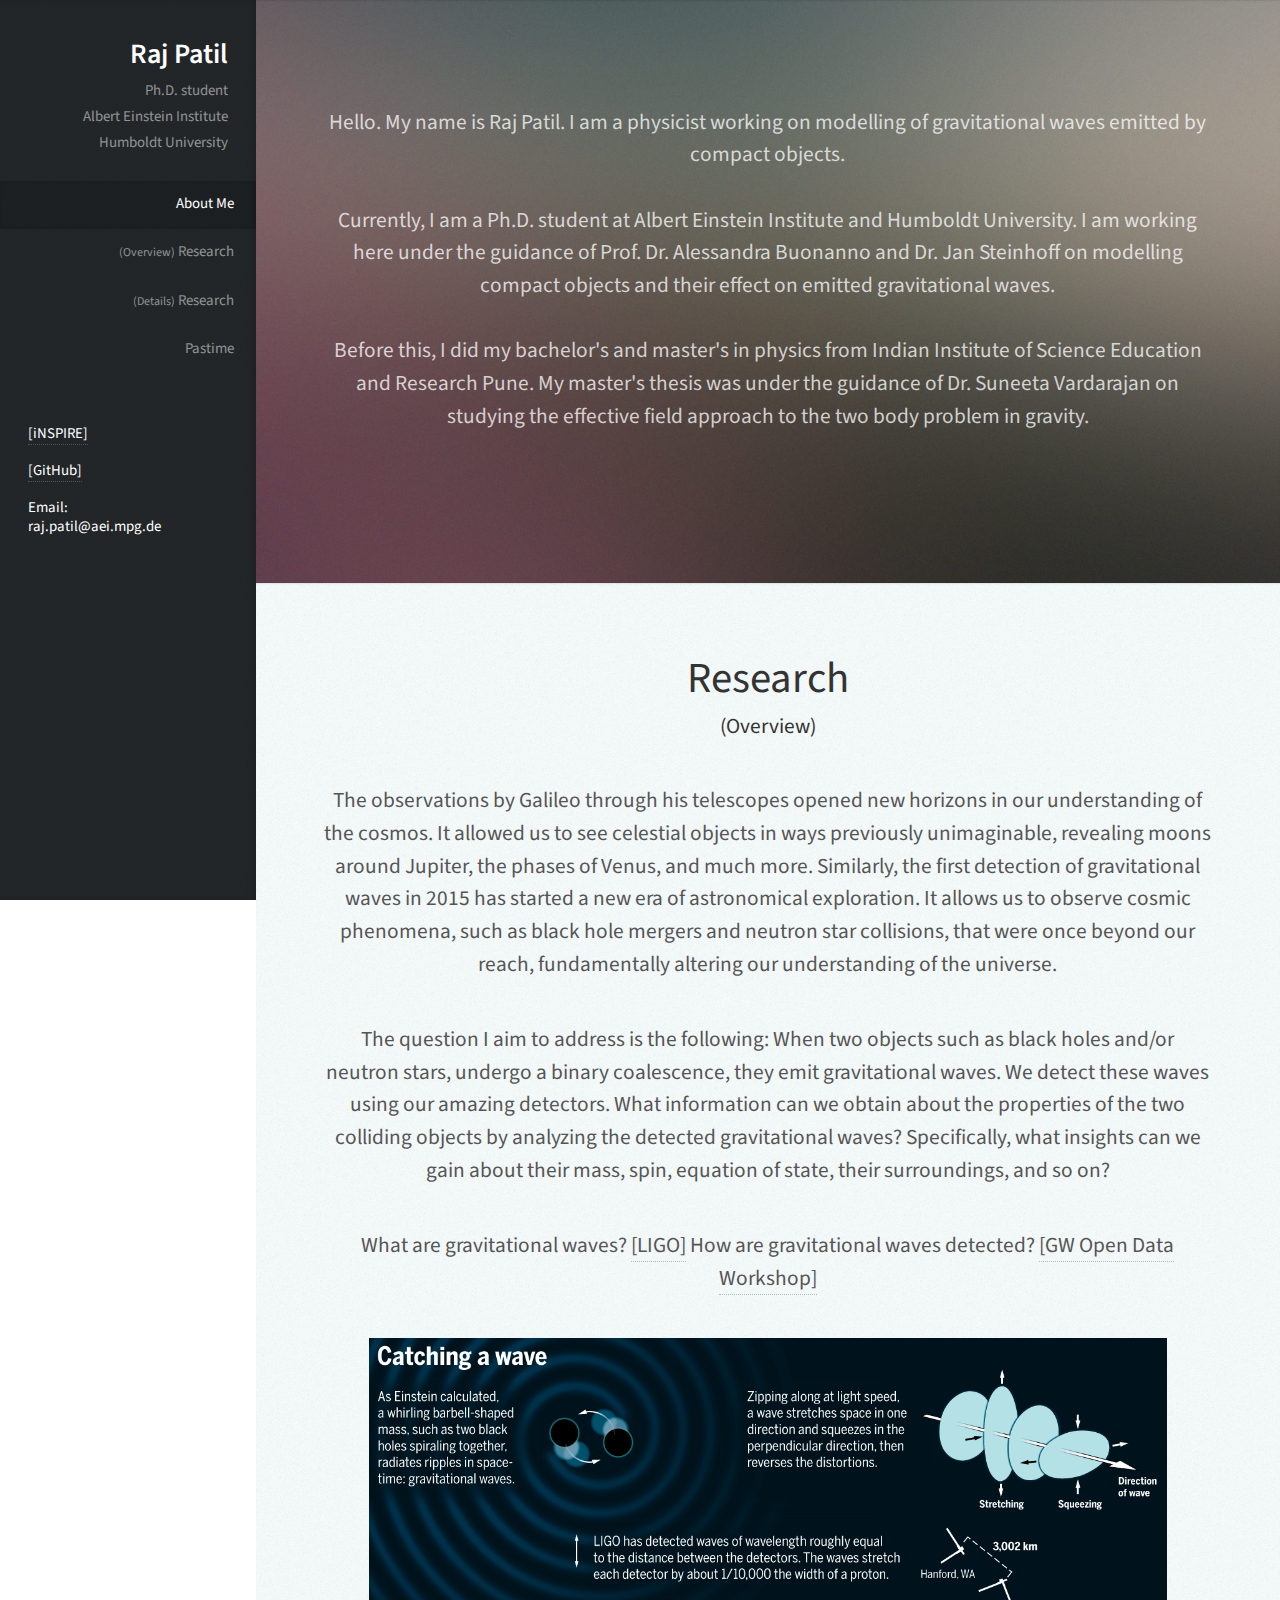
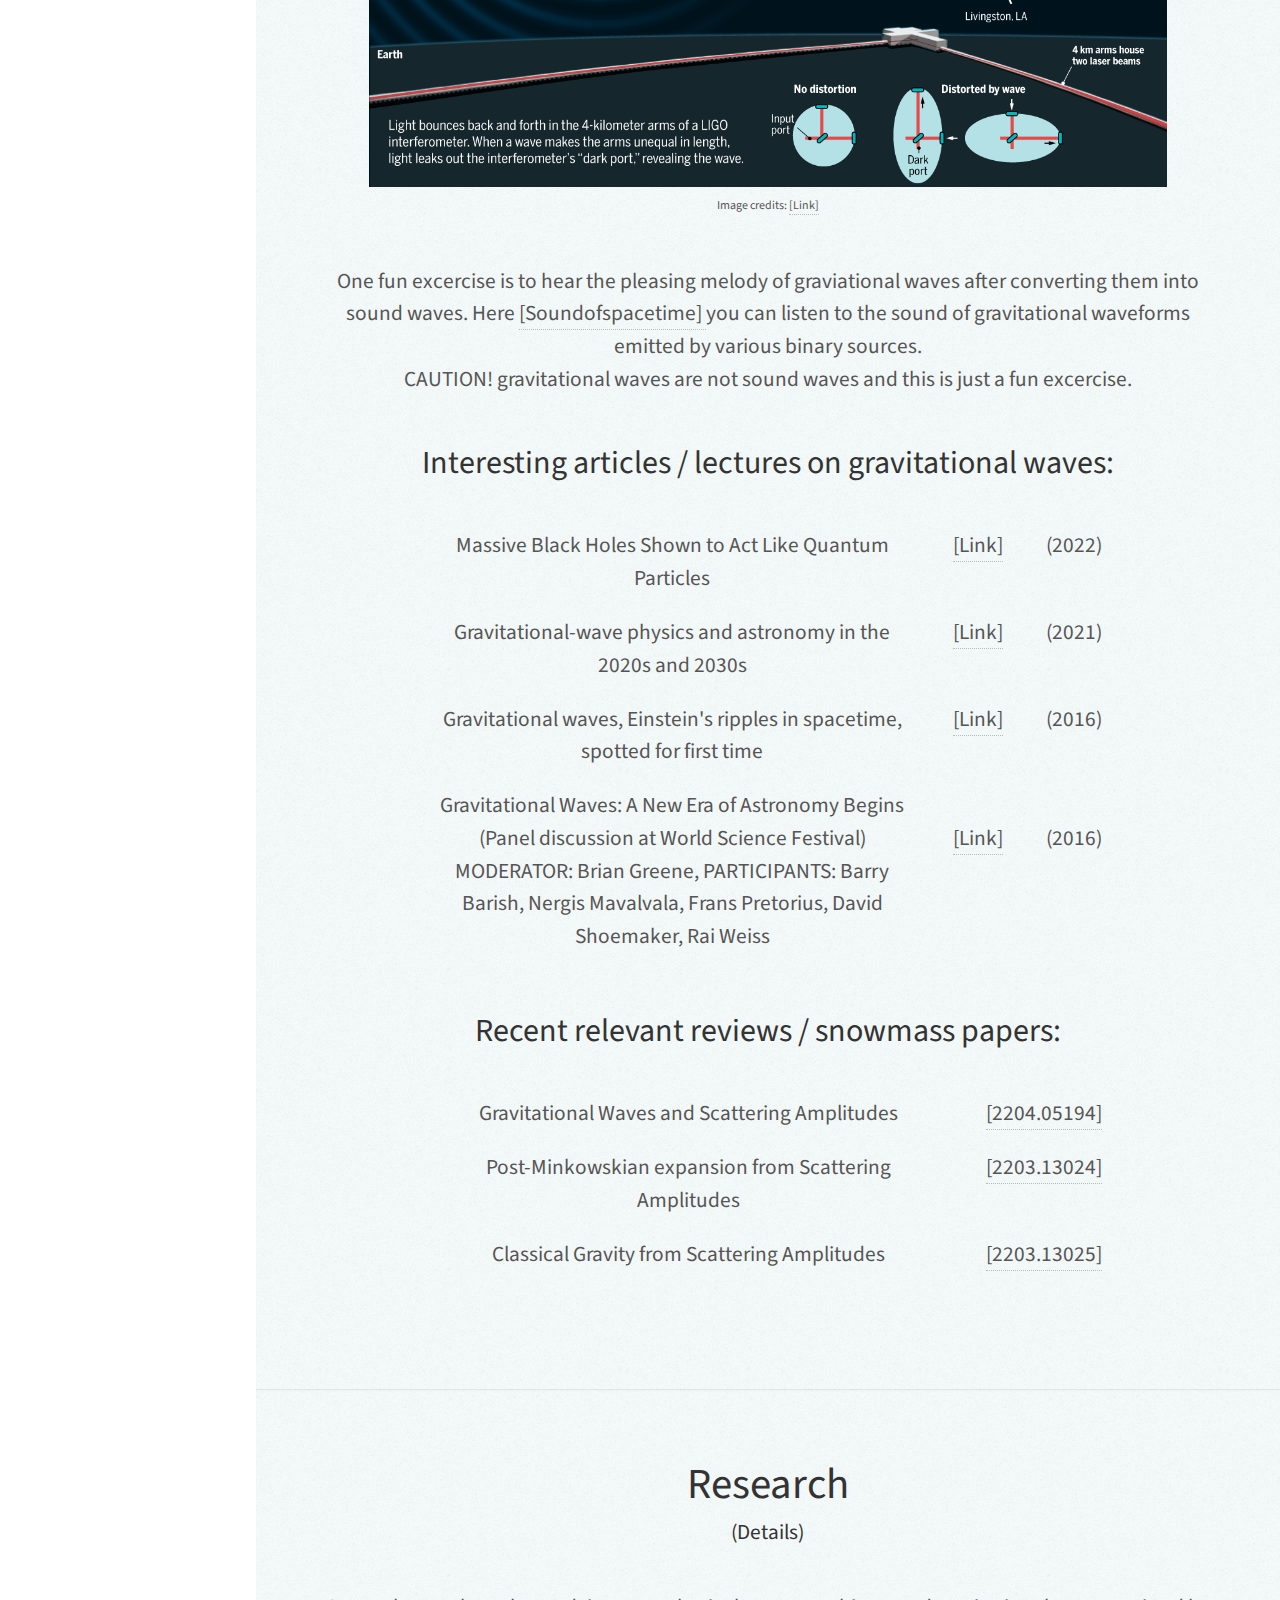
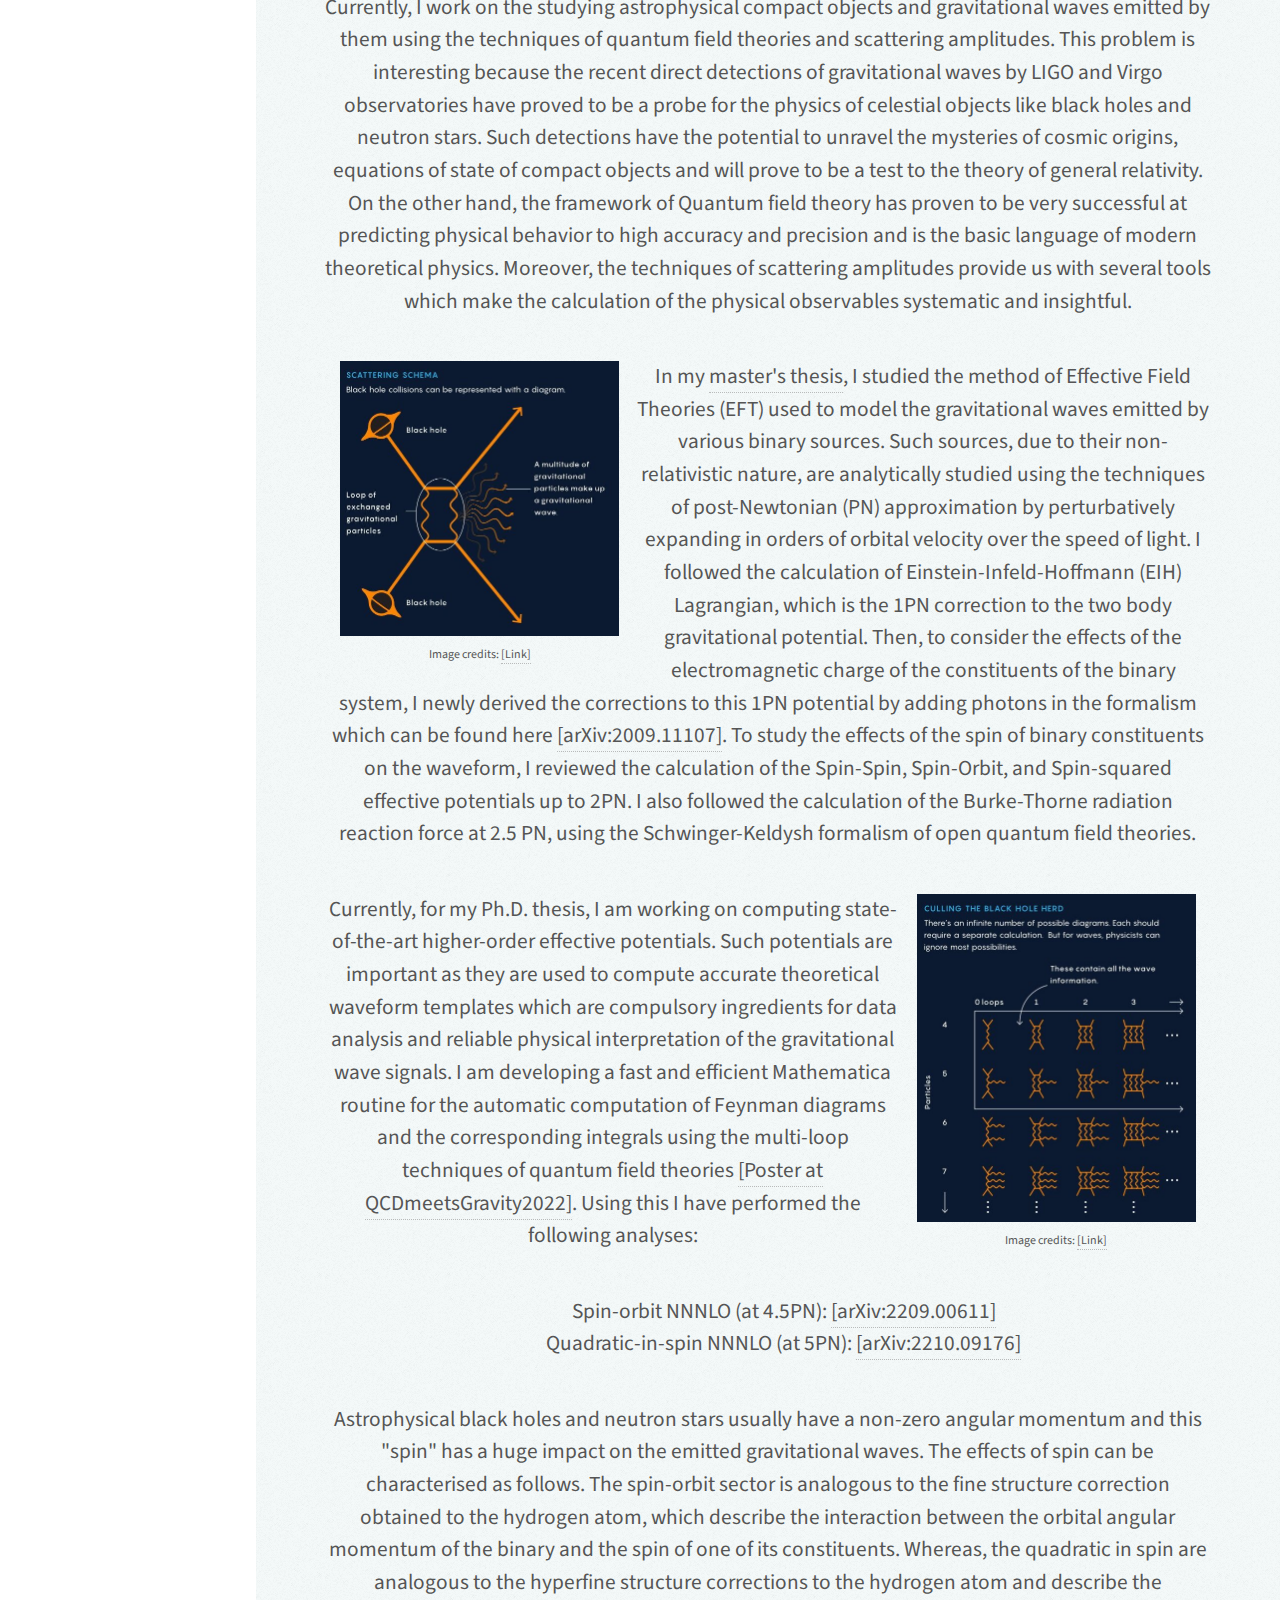
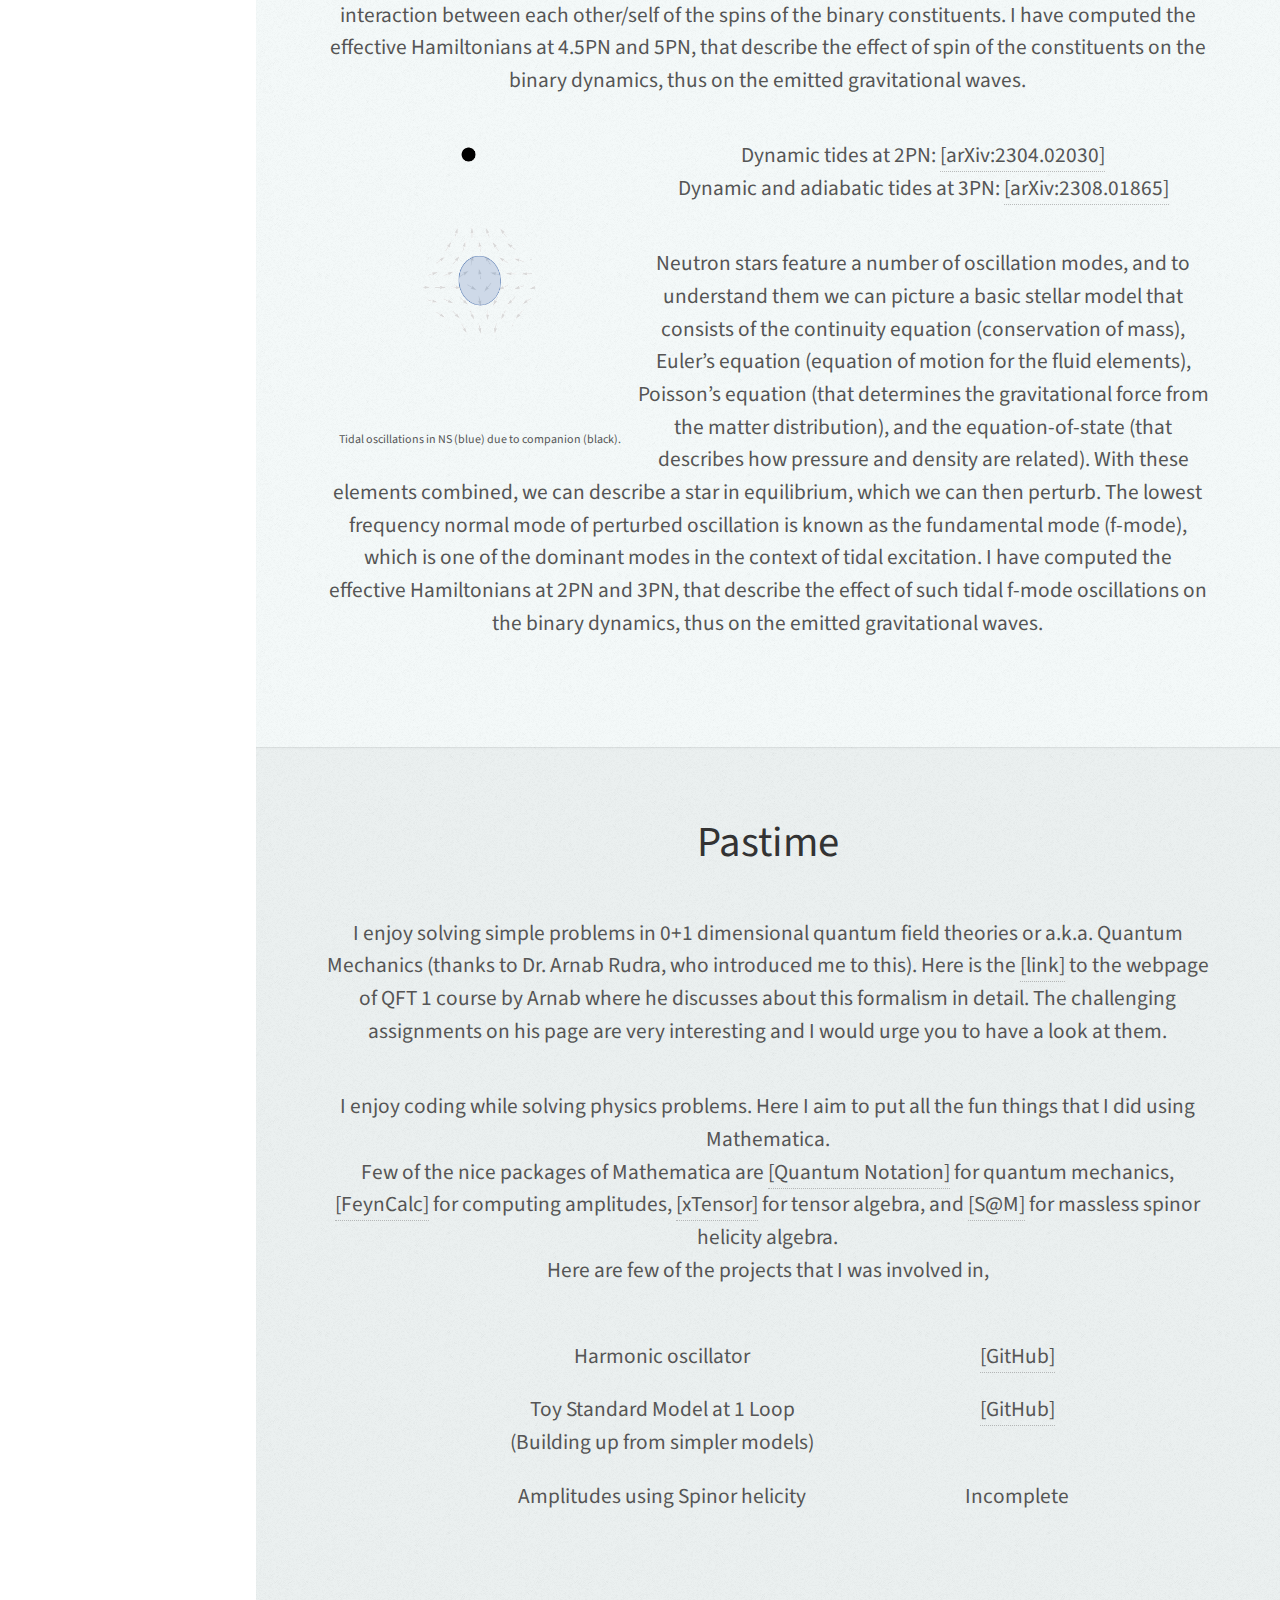
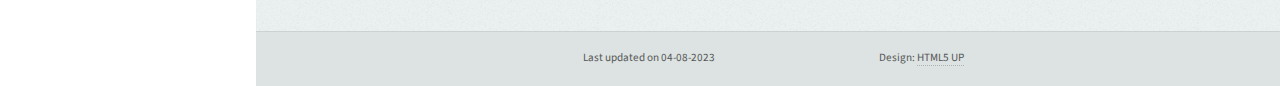
==== index.html @ e78a9709 "corrected typos" ====
<!DOCTYPE HTML>
<html>
  <head>
    <title>Raj Patil</title>
    <meta charset="utf-8" />
    <meta name="viewport" content="width=device-width, initial-scale=1, user-scalable=no" />
    <link rel="stylesheet" href="assets/css/main.css" />
  </head>
  <body class="is-preload">


    <!-- Header -->
    <div id="header">
      <div class="top">
	<!-- Logo -->
	<div id="logo">
	  <!-- <span class="image avatar48"><img src="images/avatar.jpg" alt="" /></span> -->
	  <h1 id="title">Raj Patil</h1>
	  <!-- <h1 id="title">(राज पाटिल)</h1> -->
	  <p>Ph.D. student</p>
	  <p>Albert Einstein Institute</p>
	  <p>Humboldt University</p>
	</div>
	<!-- Nav -->
	<nav id="nav">
	  <ul>
	    <li><a href="#top" id="top-link">About Me</a></li>
	    <li><a href="#researchgeneral" id="research-link"> <font style="font-size:12px;">(Overview)</font> Research </a></li>
	    <li><a href="#research" id="research-link"> <font style="font-size:12px;">(Details)</font> Research </a></li>
	    <li><a href="#pastime" id="resources-link"> Pastime </a></li>
	    <!-- <li><a href="#test" id="test-link">test</a></li>  -->
	  </ul>
	</nav>
	
	<div id="logo">
	  <!-- <h2><a href=''>Curriculum Vitae</a></h2> -->
	  <h2>&nbsp</h2>
	  <h2><a href="https://inspirehep.net/authors/1829940" target="_blank">[iNSPIRE]</a></h2>
	  <h2>&nbsp</h2>
	  <h2><a href="https://github.com/raj-physics" target="_blank">[GitHub]</a></h2>
	  <h2>&nbsp</h2>
	  <h2>Email:</h2>
	  <!-- <h2><a href="mailto:raj.patil@aei.mpg.de">raj.patil@aei.mpg.de</a></h2>  -->
	  <h2>raj.patil@aei.mpg.de</h2>
	</div>

      </div>
    </div>
    
    <!-- Main -->
    <div id="main">

     
      
      <!-- Intro -->
      <section id="top" class="one dark cover">
	<div class="container">
	  <header>
	    Hello. My name is Raj Patil. I am a physicist working on modelling of gravitational waves emitted by compact objects. <br> <br>

	    Currently, I am a Ph.D. student at Albert Einstein Institute and Humboldt University. I am working here under the guidance of Prof. Dr. Alessandra Buonanno and Dr. Jan Steinhoff on modelling compact objects and their effect on emitted gravitational waves. <br> <br> 
	    
	    Before this, I did my bachelor's and master's in physics from Indian Institute of Science Education and Research Pune. My master's thesis was under the guidance of Dr. Suneeta Vardarajan on studying the effective field approach to the two body problem in gravity. 
	  </header>
	</div>
      </section>

      <!-- Research for non-physicists -->
      <section id="researchgeneral" class="two">
	<div class="container">
	  
	  <header>
	    <h2>Research</h2>  <h4>(Overview)</h4>
	  </header>

	  <!--	  <p> For a general reader, what we do is best explained by the following analogy by Prof. Richard Feynman:
	    <h5>“…a fun analogy in trying to get some idea of what we’re doing in trying to understand nature, is to imagine that the gods are playing some great game like chess… and you don’t know the rules of the game, but you’re allowed to look at the board, at least from time to time… and from these observations you try to figure out what the rules of the game are, what the rules of the pieces moving are. You might discover after a bit, for example, that when there’s only one bishop around on the board that the bishop maintains its color. Later on you might discover the law for the bishop as it moves on the diagonal, which would explain the law that you understood before – that it maintained its color – and that would be analogous to discovering one law and then later finding a deeper understanding of it. Then things can happen, everything’s going good, and then all of a sudden some strange phenomenon occurs in some corner, so you begin to investigate that – it’s castling, something you didn’t expect. We’re always, by the way, in fundamental physics, always trying to investigate those things in which we don’t understand the conclusions. After we’ve checked them enough, we’re okay.
	      
	      The thing that doesn’t fit is the thing that’s most interesting, the part that doesn’t go according to what you expected. Also, we could have revolutions in physics: after you’ve noticed that the bishops maintain their color and they go along the diagonal and so on for such a long time and then everybody knows that that’s true, then you suddenly discover one day in some chess game that the bishop doesn’t maintain its color, it changes its color. Only later do you discover a new possibility, that a bishop is captured and that a pawn went all the way down to the queen’s end to produce a new bishop – that can happen but you didn’t know it, and so it’s very analogous to the way our laws are: They sometimes look positive, they keep on working and all of a sudden some little gimmick shows that they’re wrong and then we have to investigate the conditions under which this bishop change of color happened and so forth, and gradually learn the new rule that explains it more deeply.
	      
	      Unlike the chess game, though, in which the rules become more complicated as you go along, in physics, when you discover new things, it looks more simple. It appears on the whole to be more complicated because we learn about a greater experience – that is, we learn about more particles and new things – and so the laws look complicated again. But if you realize all the time what’s kind of wonderful – that is, if we expand our experience into wilder and wilder regions of experience – every once in a while we have these integrations when everything’s pulled together into a unification, in which it turns out to be simpler than it looked before."
	      </h5>
	  </p>
	  -->
	  <p>
	    The observations by Galileo through his telescopes opened new horizons in our understanding of the cosmos. It allowed us to see celestial objects in ways previously unimaginable, revealing moons around Jupiter, the phases of Venus, and much more. Similarly, the first detection of gravitational waves in 2015 has started a new era of astronomical exploration. It allows us to observe cosmic phenomena, such as black hole mergers and neutron star collisions, that were once beyond our reach, fundamentally altering our understanding of the universe.
	  </p>
	  <p>
	    The question I aim to address is the following: When two objects such as black holes and/or neutron stars, undergo a binary coalescence, they emit gravitational waves. We detect these waves using our amazing detectors. What information can we obtain about the properties of the two colliding objects by analyzing the detected gravitational waves? Specifically, what insights can we gain about their mass, spin, equation of state, their surroundings, and so on? 
	  </p>

	  
	  
	  <p>
	    What are gravitational waves? <a href="https://www.ligo.caltech.edu/page/what-are-gw" target="_blank">[LIGO]</a>
	    How are gravitational waves detected? <a href="https://www.gw-openscience.org/s/workshop4/" target="_blank">[GW Open Data Workshop]</a>
	  </p>

	  <p>
            <img class="image fit" src="./images/60212ligoweb.png" />
	     <font style="font-size:12px;" >Image credits:  <a href="https://www.science.org/content/article/gravitational-waves-einstein-s-ripples-spacetime-spotted-first-time" target="_blank"> [Link] </a> </font>
	  </p>

          
	  <p> One fun excercise is to hear the pleasing melody of graviational waves after converting them into sound waves. Here  <a href="https://www.soundsofspacetime.org/sources--sounds-overview.html" target="_blank"> [Soundofspacetime] </a> you can listen to the sound of gravitational waveforms emitted by various binary sources. <br> CAUTION! gravitational waves are not sound waves and this is just a fun excercise.
	  </p>
          
	  <h3>Interesting articles / lectures on gravitational waves:</h4> <br>


	  <table class="center">  
	    <tr>  
	      <th>Massive Black Holes Shown to Act Like Quantum Particles</th>  
	      <th> <a href="https://www.quantamagazine.org/massive-black-holes-shown-to-act-like-quantum-particles-20220329/" target="_blank"> [Link] </a> </th> 
	      <th> (2022) </th>
	    </tr>  
	    <tr>  
	      <th>Gravitational-wave physics and astronomy in the 2020s and 2030s</th>  
	      <th> <a href="https://www.nature.com/articles/s42254-021-00303-8" target="_blank"> [Link] </a> </th> 
	      <th> (2021) </th>  
	      </tr>  
	    <tr>  
	      <th>Gravitational waves, Einstein's ripples in spacetime, spotted for first time</th>  
	      <th> <a href="https://www.science.org/content/article/gravitational-waves-einstein-s-ripples-spacetime-spotted-first-time" target="_blank"> [Link] </a> </th> 
	      <th> (2016) </th>  
	    </tr>
	    <tr>  
	      <th>Gravitational Waves: A New Era of Astronomy Begins <br>
		(Panel discussion at World Science Festival) <br>
		MODERATOR: Brian Greene, PARTICIPANTS: Barry Barish, Nergis Mavalvala, Frans Pretorius, David Shoemaker, Rai Weiss</th>  
	      <th> <br> <a href="https://www.youtube.com/watch?v=xj6vV3T4ok8" target="_blank"> [Link] </a> </th> 
	      <th> <br> (2016) </th>  
	    </tr>
	  </table>

	  
	  <h3>Recent relevant reviews / snowmass papers:</h4> <br>


	  <table class="center">  
	    <tr>  
	      <th>Gravitational Waves and Scattering Amplitudes</th>  
	      <th> <a href="https://arxiv.org/abs/2204.05194" target="_blank"> [2204.05194] </a> </th> 
	    </tr>  
	    <tr>  
	      <th>Post-Minkowskian expansion from Scattering Amplitudes</th>  
	      <th> <a href="https://arxiv.org/abs/2203.13024" target="_blank"> [2203.13024] </a> </th> 
	      </tr>  
	    <tr>  
	      <th>Classical Gravity from Scattering Amplitudes</th>  
	      <th> <a href="https://arxiv.org/abs/2203.13025" target="_blank"> [2203.13025] </a> </th>   
	    </tr>  
	  </table>
	  
	  
	</div>
      </section>
      
      
      <!-- Research -->
      <section id="research" class="two">
	<div class="container">
	  
	  <header>
	    <h2>Research</h2> <h4>(Details)</h4>
	    <!-- <a href="https://inspirehep.net/authors/1829940" target="_blank">[iNSPIRE]</a> -->
	  </header>

	  <p> Currently, I work on the studying astrophysical compact objects and gravitational waves emitted by them using the techniques of quantum field theories and scattering amplitudes. This problem is interesting because the recent direct detections of gravitational waves by LIGO and Virgo observatories have proved to be a probe for the physics of celestial objects like black holes and neutron stars. Such detections have the potential to unravel the mysteries of cosmic origins, equations of state of compact objects and will prove to be a test to the theory of general relativity. On the other hand, the framework of Quantum field  theory has proven to be very successful at predicting physical behavior to high accuracy and precision and is the basic language of modern theoretical physics. Moreover, the techniques of scattering amplitudes provide us with several tools which make the calculation of the physical observables systematic and insightful.
	  </p>

	      
	  <div id="floatedL">
	    <figure>
	      <img class="image fit" src="./images/scatteringampinGW.jpg" />
	      <figcaption><font style="font-size:12px;" >Image credits:  <a href="https://www.quantamagazine.org/massive-black-holes-shown-to-act-like-quantum-particles-20220329/" target="_blank"> [Link] </a> </font></figcaption>
	    </figure> 
	  </div>
	  <p> In my <a href="http://dr.iiserpune.ac.in:8080/jspui/handle/123456789/4705?mode=simple" target="_blank">master's thesis</a>,
	    <!-- under the guidance of  Dr. Suneeta Vardarajan at IISER Pune, -->
	    I studied the method of Effective Field Theories (EFT) used to model the gravitational waves emitted by various binary sources. Such sources, due to their non-relativistic nature, are analytically studied using the techniques of post-Newtonian (PN) approximation by perturbatively expanding in orders of orbital velocity over the speed of light. I followed the calculation of Einstein-Infeld-Hoffmann (EIH) Lagrangian, which is the 1PN correction to the two body gravitational potential. Then, to consider the effects of the electromagnetic charge of the constituents of the binary system, I newly derived the corrections to this 1PN potential by adding photons in the formalism which can be found here <a href="https://arxiv.org/abs/2009.11107" target="_blank">[arXiv:2009.11107]</a>. To study the effects of the spin of binary constituents on the waveform, I reviewed the calculation of the Spin-Spin, Spin-Orbit, and Spin-squared effective potentials up to 2PN. I also followed the calculation of the Burke-Thorne radiation reaction force at 2.5 PN, using the Schwinger-Keldysh formalism of open quantum field theories.
	  </p>     
	    
	  
	  <div id="floatedR">
	    <figure>
	      <img class="image fit" src="./images/multiloopinGW.jpg" />
	      <!-- <img class="image fit" src="./images/spin.png" /> -->
	      <figcaption><font style="font-size:12px;" >Image credits:  <a href="https://www.quantamagazine.org/massive-black-holes-shown-to-act-like-quantum-particles-20220329/" target="_blank"> [Link] </a> </font></figcaption>
	    </figure>
	  </div>
	  <p>Currently, for my Ph.D. thesis, I am working
	    <!-- with Dr. Manoj Mandal, Prof. Dr. Pierpaolo Mastrolia, and Dr. Jan Steinhoff -->
	    on computing state-of-the-art higher-order effective potentials. Such potentials are important as they are used to compute accurate theoretical waveform templates which are compulsory ingredients for data analysis and reliable physical interpretation of the gravitational wave signals. I am developing a fast and efficient Mathematica routine for the automatic computation of Feynman diagrams and the corresponding integrals using the multi-loop techniques of quantum field theories <a href="https://indico.phys.ethz.ch/event/22/timetable/#60-spinning-compact-objects-us" target="_blank">[Poster at QCDmeetsGravity2022]</a>. Using this I have performed the following analyses: 
	  </p>

	  <!-- <div id="floatedL"> -->
	  <!--   <figure> -->
	  <!--     <img class="image fit" src="./images/spin.gif" /> -->
	  <!--     <figcaption><font style="font-size:12px;" >Tidal oscillations in the rest frame of NS</font></figcaption> -->
	  <!--   </figure> -->
	  <!-- </div> -->
	  <p>
	    <ul style="list-style: none;">
	      <li>Spin-orbit NNNLO (at 4.5PN): <a href="https://arxiv.org/abs/2209.00611" target="_blank"> [arXiv:2209.00611] </a> </li>
	      <li>Quadratic-in-spin NNNLO (at 5PN): <a href="https://arxiv.org/abs/2210.09176" target="_blank"> [arXiv:2210.09176] </a> </li>
	    </ul>
	    Astrophysical black holes and neutron stars usually have a non-zero angular momentum and this "spin" has a huge impact on the emitted gravitational waves. The effects of spin can be characterised as follows. The spin-orbit sector is analogous to the fine structure correction obtained to the hydrogen atom, which describe the interaction between the orbital angular momentum of the binary and the spin of one of its constituents. Whereas, the quadratic in spin are analogous to the hyperfine structure corrections to the hydrogen atom and describe the interaction between each other/self of the spins of the binary constituents. I have computed the effective Hamiltonians at 4.5PN and 5PN, that describe the effect of spin of the constituents on the binary dynamics, thus on the emitted gravitational waves.
	  </p>

	  <div id="floatedL">
	    <figure>
	      <img class="image fit" src="./images/NSCOMDy.gif" />
	      <figcaption><font style="font-size:12px;" >Tidal oscillations in NS (blue) due to companion (black). </font></figcaption>
	    </figure>
	  </div>
	  <p>
	    <ul style="list-style: none;">
      	      <li>Dynamic tides at 2PN: <a href="https://arxiv.org/abs/2304.02030" target="_blank"> [arXiv:2304.02030] </a> </li>
	      <li>Dynamic and adiabatic tides at 3PN: <a href="https://arxiv.org/abs/2308.01865" target="_blank"> [arXiv:2308.01865] </a> </li>
	    </ul>
	    Neutron stars feature a number of oscillation modes, and to understand them we can picture a basic stellar model that consists of the continuity equation (conservation of mass), Euler’s equation (equation of motion for the fluid elements), Poisson’s equation (that determines the gravitational force from the matter distribution), and the equation-of-state (that describes how pressure and density are related). With these elements combined, we can describe a star in equilibrium, which we can then perturb. The lowest frequency normal mode of perturbed oscillation is known as the fundamental mode (f-mode), which is one of the dominant modes in the context of tidal excitation. I have computed the effective Hamiltonians at 2PN and 3PN, that describe the effect of such tidal f-mode oscillations on the binary dynamics, thus on the emitted gravitational waves.
	  </p>
	  
	  <!--
	  <p>
	    Another recently developed method used in the modeling of the spinning compact objects is the scattering amplitudes of massive higher spinning particles. Specifically, spin structure of a Kerr black hole up to the 2^(2s)-multipole is reproduced by considering the scattering of massive spin-s particles which are minimally coupled to gravity. In this direction, I have worked -->
	    <!-- with Dr. Arnab Rudra, where we developed -->
	  <!--  on developing a method <a href="https://arxiv.org/abs/2106.05301" target="_blank">[arXiv:2106.05301]</a> to efficiently compute tree-level amplitudes of photon and graviton four-point functions with massive higher spin exchanges. These scattering amplitudes can be then used to compute physical observables for scattering of two Kerr black holes, like momentum transferred or impulse, momentum radiated as radiation, and binding potential with more precision.  
	  </p>
	  -->
	  
	</div>	
      </section>

      <!-- Pastime -->
      <section id="pastime" class="three">
	<div class="container">
	  
	  <header>
	    <h2>Pastime</h2>
	  </header>

	  
	  <p>I enjoy solving simple problems in 0+1 dimensional quantum field theories or a.k.a. Quantum Mechanics (thanks to Dr. Arnab Rudra, who introduced me to this). Here is the <a href="https://sites.google.com/iiserb.ac.in/rudra/teaching/quantum-field-theory-i?authuser=0" target="_blank">[link]</a> to the webpage of QFT 1 course by Arnab where he discusses about this formalism in detail. The challenging assignments on his page are very interesting and I would urge you to have a look at them.</p>
	  
	  <p>
	    I enjoy coding while solving physics problems. Here I aim to put all the fun things that I did using Mathematica.<br>
	    Few of the nice packages of Mathematica are <a href="https://homepage.cem.itesm.mx/jose.luis.gomez/quantum/" target="_blank">[Quantum Notation]</a> for quantum mechanics, <a href="https://feyncalc.github.io/" target="_blank">[FeynCalc]</a> for computing amplitudes, <a href="http://www.xact.es/index.html" target="_blank">[xTensor]</a> for tensor algebra, and <a href="https://www.slac.stanford.edu/~maitreda/Spinors/" target="_blank">[S@M]</a> for massless spinor helicity algebra.<br>
	    Here are few of the projects that I was involved in,
	    <table class="center">  
	      <tr>
	      	<th>Harmonic oscillator</th>
	      	<th> <a href="https://github.com/raj-physics/HarmonicOscillator" target="_blank"> [GitHub] </a> </th>
	      </tr>
	      <tr>  
		<th>Toy Standard Model at 1 Loop <br> (Building up from simpler models)</th>  
		<th> <a href="https://github.com/raj-physics/ToySMat1Loop" target="_blank"> [GitHub] </a> </th> 
	      </tr>  
	      <tr>
	      	<th>Amplitudes using Spinor helicity</th>
	      	<!-- <th> <a href="" target="_blank"> [GitHub] </a> </th> -->
		<th> Incomplete </th>
	      </tr>
	    </table>
	  </p>
	  
	  <!--  <p>I also enjoy reading non-fiction books. The one that I would recommend are Sapiens (Yuval Noah Harari), 21 lessons for the 21st century (Yuval Noah Harari), The case for reason (Narendra Dabholkar), Selfish gene (Richard Dawkins), Outgrowing god (Richard Dawkins), Guns germs and steel (Jared Diamond), Philosophy of science (Samir Okasha), The signal and the noise (Nate Silver).  

	      Some biographies that I would also recommend is by Joseph Polchinski <a href="https://arxiv.org/abs/1708.09093" target="_blank">[arXiv:1708.09093]</a>

	  </p>
	    -->
	  <!--
	      <p> Treks
	      </p>
	  -->

	  <!-- <p> -->
	  <!--   I also like to spend time on the internet. Some interesting link are given <a href="./subpages/interesting_links.html" target="_blank"> [here] </a> -->
	  <!-- </p> -->

	      
	</div>
      </section>

      
    </div>

  

    
    <!-- Footer -->
    <div id="footer">
      
      <!-- Copyright -->
      <ul class="copyright">
	<li>
	  Last updated on 04-08-2023
	  &nbsp;&nbsp;&nbsp;&nbsp;&nbsp;&nbsp;&nbsp;&nbsp;
	  &nbsp;&nbsp;&nbsp;&nbsp;&nbsp;&nbsp;&nbsp;&nbsp;
	  &nbsp;&nbsp;&nbsp;&nbsp;&nbsp;&nbsp;&nbsp;&nbsp;
	  &nbsp;&nbsp;&nbsp;&nbsp;&nbsp;&nbsp;&nbsp;&nbsp;
	  &nbsp;&nbsp;&nbsp;&nbsp;&nbsp;&nbsp;&nbsp;&nbsp;
	  &nbsp;&nbsp;&nbsp;&nbsp;&nbsp;&nbsp;&nbsp;&nbsp;
	  &nbsp;&nbsp;&nbsp;&nbsp;&nbsp;&nbsp;&nbsp;&nbsp;
	  &nbsp;&nbsp;&nbsp;&nbsp;&nbsp;&nbsp;&nbsp;&nbsp;
	  &nbsp;&nbsp;&nbsp;&nbsp;&nbsp;&nbsp;&nbsp;&nbsp;
	  Design: <a href="http://html5up.net">HTML5 UP</a>
	</li>
      </ul>
      
    </div>
    
    <!-- Scripts -->
    <script src="assets/js/jquery.min.js"></script>
    <script src="assets/js/jquery.scrolly.min.js"></script>
    <script src="assets/js/jquery.scrollex.min.js"></script>
    <script src="assets/js/browser.min.js"></script>
    <script src="assets/js/breakpoints.min.js"></script>
    <script src="assets/js/util.js"></script>
    <script src="assets/js/main.js"></script>
    
  </body>
</html>



<!-- 

<embed src="aaa.pdf" width="400px" height="400px" />

<a href="#" class="image fit"><img src="FINAL_Header_Gravitational_waves_LIGO_092916.jpg" alt="" /></a>

<div class="row">
  <div class="column leftB">
    <p> 
      blablabla
    </p>
  </div>
  <div class="column rightS">
    <img class="image fit" src="./images/41586_2019_1129_Fig2_HTML.jpg" />
  </div>
</div>

 -->
---- assets/css/main.css ----
@import url("fontawesome-all.min.css");
@import url("https://fonts.googleapis.com/css?family=Source+Sans+Pro:300,300italic,400,600");

/*
	Prologue by HTML5 UP
	html5up.net | @ajlkn
	Free for personal and commercial use under the CCA 3.0 license (html5up.net/license)
*/

html, body, div, span, applet, object,
iframe, h1, h2, h3, h4, h5, h6, p, blockquote,
pre, a, abbr, acronym, address, big, cite,
code, del, dfn, em, img, ins, kbd, q, s, samp,
small, strike, strong, sub, sup, tt, var, b,
u, i, center, dl, dt, dd, ol, ul, li, fieldset,
form, label, legend, table, caption, tbody,
tfoot, thead, tr, th, td, article, aside,
canvas, details, embed, figure, figcaption,
footer, header, hgroup, menu, nav, output, ruby,
section, summary, time, mark, audio, video {
	margin: 0;
	padding: 0;
	border: 0;
	font-size: 100%;
	font: inherit;
	vertical-align: baseline;}

article, aside, details, figcaption, figure,
footer, header, hgroup, menu, nav, section {
	display: block;}

body {
	line-height: 1;
}

ol, ul {
	list-style: none;
}

blockquote, q {
	quotes: none;
}

	blockquote:before, blockquote:after, q:before, q:after {
		content: '';
		content: none;
	}

table {
	border-collapse: collapse;
	border-spacing: 0;
}

body {
	-webkit-text-size-adjust: none;
}

mark {
	background-color: transparent;
	color: inherit;
}

input::-moz-focus-inner {
	border: 0;
	padding: 0;
}

input, select, textarea {
	-moz-appearance: none;
	-webkit-appearance: none;
	-ms-appearance: none;
	appearance: none;
}

/* Basic */

	html {
		box-sizing: border-box;
	}

	*, *:before, *:after {
		box-sizing: inherit;
	}

	body {
		background: #fff;
		font-family: 'Source Sans Pro', sans-serif;
		font-size: 19pt;
		font-weight: 400;
		line-height: 1.75em;
		color: #555;
	}

		body.is-preload *, body.is-preload *:before, body.is-preload *:after {
			-moz-animation: none !important;
			-webkit-animation: none !important;
			-ms-animation: none !important;
			animation: none !important;
			-moz-transition: none !important;
			-webkit-transition: none !important;
			-ms-transition: none !important;
			transition: none !important;
		}

	input, textarea, select {
		font-family: 'Source Sans Pro', sans-serif;
		font-size: 19pt;
		font-weight: 400;
		line-height: 1.75em;
		color: #555;
	}

	h1, h2, h3, h4, h5, h6 {
		font-weight: 400;
		color: #333;
		line-height: 1.5em;
	}

	h1 a, h2 a, h3 a, h4 a, h5 a, h6 a {
		color: inherit;
		text-decoration: none;
	}

		h1 a strong, h2 a strong, h3 a strong, h4 a strong, h5 a strong, h6 a strong {
			color: #333;
		}

	h2 {
		font-size: 2em;
		letter-spacing: 0px;
	}

		h2.alt {
			color: #888;
		}

			h2.alt strong {
				color: #666;
			}

	h3 {
		font-size: 1.5em;
	}

	h5 {
		font-size: 0.8em;
	}

	header {
		margin: 0 0 2em 0;
	}

		header > p {
			margin: 1em 0 0 0;
		}

	footer {
		margin: 2em 0 0 0;
	}

	strong, b {
		font-weight: 300;
		color: #666;
	}

	em, i {
		font-style: italic;
	}

	a {
		text-decoration: none;
		color: inherit;
		border-bottom: dotted 1px rgba(128, 128, 128, 0.5);
		-moz-transition: color 0.35s ease-in-out, border-bottom-color 0.35s ease-in-out;
		-webkit-transition: color 0.35s ease-in-out, border-bottom-color 0.35s ease-in-out;
		-ms-transition: color 0.35s ease-in-out, border-bottom-color 0.35s ease-in-out;
		transition: color 0.35s ease-in-out, border-bottom-color 0.35s ease-in-out;
		outline: 0;
	}

		a:hover {
			color: #E27689;
			border-bottom-color: rgba(255, 255, 255, 0);
		}

	sub {
		position: relative;
		top: 0.5em;
		font-size: 0.8em;
	}

	sup {
		position: relative;
		top: -0.5em;
		font-size: 0.8em;
	}

	hr {
		border: 0;
		border-top: solid 1px #ddd;
	}

	blockquote {
		border-left: solid 0.5em #ddd;
		padding: 1em 0 1em 2em;
		font-style: italic;
	}

	p, ul, ol, dl, table {
		margin-bottom: 2em;
	}

	br.clear {
		clear: both;
	}

/* Container */

	.container {
		margin: 0 auto;
		max-width: 95%;
		width: 1620px;
	}

		@media screen and (min-width: 1880px) {

			.container {
			    width: 85%;
			}

		}

	
		@media screen and (min-width: 961px) and (max-width: 1880px) {

			.container {
			    /* width: 1620px; */
			    width: 90%;
			}

		}

		@media screen and (min-width: 961px) and (max-width: 1620px) {

			.container {
			    /* width: 1320px; */
			    width: 90%;
			}

		}

		@media screen and (min-width: 961px) and (max-width: 1320px) {

			.container {
				width: 100%;
			}

		}

		@media screen and (max-width: 960px) {

			.container {
				width: 100%;
			}

		}

		@media screen and (max-width: 736px) {

			.container {
				width: 100%;
			}

		}

/* Row */

	.row {
		display: flex;
		flex-wrap: wrap;
		box-sizing: border-box;
		align-items: stretch;
	}

		.row > * {
			box-sizing: border-box;
		}

		.row.gtr-uniform > * > :last-child {
			margin-bottom: 0;
		}

		.row.aln-left {
			justify-content: flex-start;
		}

		.row.aln-center {
			justify-content: center;
		}

		.row.aln-right {
			justify-content: flex-end;
		}

		.row.aln-top {
			align-items: flex-start;
		}

		.row.aln-middle {
			align-items: center;
		}

		.row.aln-bottom {
			align-items: flex-end;
		}

		.row > .imp {
			order: -1;
		}

		.row > .col-1 {
			width: 8.33333%;
		}

		.row > .off-1 {
			margin-left: 8.33333%;
		}

		.row > .col-2 {
			width: 16.66667%;
		}

		.row > .off-2 {
			margin-left: 16.66667%;
		}

		.row > .col-3 {
			width: 25%;
		}

		.row > .off-3 {
			margin-left: 25%;
		}

		.row > .col-4 {
			width: 33.33333%;
		}

		.row > .off-4 {
			margin-left: 33.33333%;
		}

		.row > .col-5 {
			width: 41.66667%;
		}

		.row > .off-5 {
			margin-left: 41.66667%;
		}

		.row > .col-6 {
			width: 50%;
		}

		.row > .off-6 {
			margin-left: 50%;
		}

		.row > .col-7 {
			width: 58.33333%;
		}

		.row > .off-7 {
			margin-left: 58.33333%;
		}

		.row > .col-8 {
			width: 66.66667%;
		}

		.row > .off-8 {
			margin-left: 66.66667%;
		}

		.row > .col-9 {
			width: 75%;
		}

		.row > .off-9 {
			margin-left: 75%;
		}

		.row > .col-10 {
			width: 83.33333%;
		}

		.row > .off-10 {
			margin-left: 83.33333%;
		}

		.row > .col-11 {
			width: 91.66667%;
		}

		.row > .off-11 {
			margin-left: 91.66667%;
		}

		.row > .col-12 {
			width: 100%;
		}

		.row > .off-12 {
			margin-left: 100%;
		}

		.row.gtr-0 {
			margin-top: 0px;
			margin-left: 0px;
		}

			.row.gtr-0 > * {
				padding: 0px 0 0 0px;
			}

			.row.gtr-0.gtr-uniform {
				margin-top: 0px;
			}

				.row.gtr-0.gtr-uniform > * {
					padding-top: 0px;
				}

		.row.gtr-25 {
			margin-top: -10px;
			margin-left: -10px;
		}

			.row.gtr-25 > * {
				padding: 10px 0 0 10px;
			}

			.row.gtr-25.gtr-uniform {
				margin-top: -10px;
			}

				.row.gtr-25.gtr-uniform > * {
					padding-top: 10px;
				}

		.row.gtr-50 {
			margin-top: -20px;
			margin-left: -20px;
		}

			.row.gtr-50 > * {
				padding: 20px 0 0 20px;
			}

			.row.gtr-50.gtr-uniform {
				margin-top: -20px;
			}

				.row.gtr-50.gtr-uniform > * {
					padding-top: 20px;
				}

		.row {
			margin-top: -40px;
			margin-left: -40px;
		}

			.row > * {
				padding: 40px 0 0 40px;
			}

			.row.gtr-uniform {
				margin-top: -40px;
			}

				.row.gtr-uniform > * {
					padding-top: 40px;
				}

		.row.gtr-150 {
			margin-top: -60px;
			margin-left: -60px;
		}

			.row.gtr-150 > * {
				padding: 60px 0 0 60px;
			}

			.row.gtr-150.gtr-uniform {
				margin-top: -60px;
			}

				.row.gtr-150.gtr-uniform > * {
					padding-top: 60px;
				}

		.row.gtr-200 {
			margin-top: -80px;
			margin-left: -80px;
		}

			.row.gtr-200 > * {
				padding: 80px 0 0 80px;
			}

			.row.gtr-200.gtr-uniform {
				margin-top: -80px;
			}

				.row.gtr-200.gtr-uniform > * {
					padding-top: 80px;
				}

		@media screen and (min-width: 961px) and (max-width: 1880px) {

			.row {
				display: flex;
				flex-wrap: wrap;
				box-sizing: border-box;
				align-items: stretch;
			}

				.row > * {
					box-sizing: border-box;
				}

				.row.gtr-uniform > * > :last-child {
					margin-bottom: 0;
				}

				.row.aln-left {
					justify-content: flex-start;
				}

				.row.aln-center {
					justify-content: center;
				}

				.row.aln-right {
					justify-content: flex-end;
				}

				.row.aln-top {
					align-items: flex-start;
				}

				.row.aln-middle {
					align-items: center;
				}

				.row.aln-bottom {
					align-items: flex-end;
				}

				.row > .imp-wide {
					order: -1;
				}

				.row > .col-1-wide {
					width: 8.33333%;
				}

				.row > .off-1-wide {
					margin-left: 8.33333%;
				}

				.row > .col-2-wide {
					width: 16.66667%;
				}

				.row > .off-2-wide {
					margin-left: 16.66667%;
				}

				.row > .col-3-wide {
					width: 25%;
				}

				.row > .off-3-wide {
					margin-left: 25%;
				}

				.row > .col-4-wide {
					width: 33.33333%;
				}

				.row > .off-4-wide {
					margin-left: 33.33333%;
				}

				.row > .col-5-wide {
					width: 41.66667%;
				}

				.row > .off-5-wide {
					margin-left: 41.66667%;
				}

				.row > .col-6-wide {
					width: 50%;
				}

				.row > .off-6-wide {
					margin-left: 50%;
				}

				.row > .col-7-wide {
					width: 58.33333%;
				}

				.row > .off-7-wide {
					margin-left: 58.33333%;
				}

				.row > .col-8-wide {
					width: 66.66667%;
				}

				.row > .off-8-wide {
					margin-left: 66.66667%;
				}

				.row > .col-9-wide {
					width: 75%;
				}

				.row > .off-9-wide {
					margin-left: 75%;
				}

				.row > .col-10-wide {
					width: 83.33333%;
				}

				.row > .off-10-wide {
					margin-left: 83.33333%;
				}

				.row > .col-11-wide {
					width: 91.66667%;
				}

				.row > .off-11-wide {
					margin-left: 91.66667%;
				}

				.row > .col-12-wide {
					width: 100%;
				}

				.row > .off-12-wide {
					margin-left: 100%;
				}

				.row.gtr-0 {
					margin-top: 0px;
					margin-left: 0px;
				}

					.row.gtr-0 > * {
						padding: 0px 0 0 0px;
					}

					.row.gtr-0.gtr-uniform {
						margin-top: 0px;
					}

						.row.gtr-0.gtr-uniform > * {
							padding-top: 0px;
						}

				.row.gtr-25 {
					margin-top: -10px;
					margin-left: -10px;
				}

					.row.gtr-25 > * {
						padding: 10px 0 0 10px;
					}

					.row.gtr-25.gtr-uniform {
						margin-top: -10px;
					}

						.row.gtr-25.gtr-uniform > * {
							padding-top: 10px;
						}

				.row.gtr-50 {
					margin-top: -20px;
					margin-left: -20px;
				}

					.row.gtr-50 > * {
						padding: 20px 0 0 20px;
					}

					.row.gtr-50.gtr-uniform {
						margin-top: -20px;
					}

						.row.gtr-50.gtr-uniform > * {
							padding-top: 20px;
						}

				.row {
					margin-top: -40px;
					margin-left: -40px;
				}

					.row > * {
						padding: 40px 0 0 40px;
					}

					.row.gtr-uniform {
						margin-top: -40px;
					}

						.row.gtr-uniform > * {
							padding-top: 40px;
						}

				.row.gtr-150 {
					margin-top: -60px;
					margin-left: -60px;
				}

					.row.gtr-150 > * {
						padding: 60px 0 0 60px;
					}

					.row.gtr-150.gtr-uniform {
						margin-top: -60px;
					}

						.row.gtr-150.gtr-uniform > * {
							padding-top: 60px;
						}

				.row.gtr-200 {
					margin-top: -80px;
					margin-left: -80px;
				}

					.row.gtr-200 > * {
						padding: 80px 0 0 80px;
					}

					.row.gtr-200.gtr-uniform {
						margin-top: -80px;
					}

						.row.gtr-200.gtr-uniform > * {
							padding-top: 80px;
						}

		}

		@media screen and (min-width: 961px) and (max-width: 1620px) {

			.row {
				display: flex;
				flex-wrap: wrap;
				box-sizing: border-box;
				align-items: stretch;
			}

				.row > * {
					box-sizing: border-box;
				}

				.row.gtr-uniform > * > :last-child {
					margin-bottom: 0;
				}

				.row.aln-left {
					justify-content: flex-start;
				}

				.row.aln-center {
					justify-content: center;
				}

				.row.aln-right {
					justify-content: flex-end;
				}

				.row.aln-top {
					align-items: flex-start;
				}

				.row.aln-middle {
					align-items: center;
				}

				.row.aln-bottom {
					align-items: flex-end;
				}

				.row > .imp-normal {
					order: -1;
				}

				.row > .col-1-normal {
					width: 8.33333%;
				}

				.row > .off-1-normal {
					margin-left: 8.33333%;
				}

				.row > .col-2-normal {
					width: 16.66667%;
				}

				.row > .off-2-normal {
					margin-left: 16.66667%;
				}

				.row > .col-3-normal {
					width: 25%;
				}

				.row > .off-3-normal {
					margin-left: 25%;
				}

				.row > .col-4-normal {
					width: 33.33333%;
				}

				.row > .off-4-normal {
					margin-left: 33.33333%;
				}

				.row > .col-5-normal {
					width: 41.66667%;
				}

				.row > .off-5-normal {
					margin-left: 41.66667%;
				}

				.row > .col-6-normal {
					width: 50%;
				}

				.row > .off-6-normal {
					margin-left: 50%;
				}

				.row > .col-7-normal {
					width: 58.33333%;
				}

				.row > .off-7-normal {
					margin-left: 58.33333%;
				}

				.row > .col-8-normal {
					width: 66.66667%;
				}

				.row > .off-8-normal {
					margin-left: 66.66667%;
				}

				.row > .col-9-normal {
					width: 75%;
				}

				.row > .off-9-normal {
					margin-left: 75%;
				}

				.row > .col-10-normal {
					width: 83.33333%;
				}

				.row > .off-10-normal {
					margin-left: 83.33333%;
				}

				.row > .col-11-normal {
					width: 91.66667%;
				}

				.row > .off-11-normal {
					margin-left: 91.66667%;
				}

				.row > .col-12-normal {
					width: 100%;
				}

				.row > .off-12-normal {
					margin-left: 100%;
				}

				.row.gtr-0 {
					margin-top: 0px;
					margin-left: 0px;
				}

					.row.gtr-0 > * {
						padding: 0px 0 0 0px;
					}

					.row.gtr-0.gtr-uniform {
						margin-top: 0px;
					}

						.row.gtr-0.gtr-uniform > * {
							padding-top: 0px;
						}

				.row.gtr-25 {
					margin-top: -10px;
					margin-left: -10px;
				}

					.row.gtr-25 > * {
						padding: 10px 0 0 10px;
					}

					.row.gtr-25.gtr-uniform {
						margin-top: -10px;
					}

						.row.gtr-25.gtr-uniform > * {
							padding-top: 10px;
						}

				.row.gtr-50 {
					margin-top: -20px;
					margin-left: -20px;
				}

					.row.gtr-50 > * {
						padding: 20px 0 0 20px;
					}

					.row.gtr-50.gtr-uniform {
						margin-top: -20px;
					}

						.row.gtr-50.gtr-uniform > * {
							padding-top: 20px;
						}

				.row {
					margin-top: -40px;
					margin-left: -40px;
				}

					.row > * {
						padding: 40px 0 0 40px;
					}

					.row.gtr-uniform {
						margin-top: -40px;
					}

						.row.gtr-uniform > * {
							padding-top: 40px;
						}

				.row.gtr-150 {
					margin-top: -60px;
					margin-left: -60px;
				}

					.row.gtr-150 > * {
						padding: 60px 0 0 60px;
					}

					.row.gtr-150.gtr-uniform {
						margin-top: -60px;
					}

						.row.gtr-150.gtr-uniform > * {
							padding-top: 60px;
						}

				.row.gtr-200 {
					margin-top: -80px;
					margin-left: -80px;
				}

					.row.gtr-200 > * {
						padding: 80px 0 0 80px;
					}

					.row.gtr-200.gtr-uniform {
						margin-top: -80px;
					}

						.row.gtr-200.gtr-uniform > * {
							padding-top: 80px;
						}

		}

		@media screen and (min-width: 961px) and (max-width: 1320px) {

			.row {
				display: flex;
				flex-wrap: wrap;
				box-sizing: border-box;
				align-items: stretch;
			}

				.row > * {
					box-sizing: border-box;
				}

				.row.gtr-uniform > * > :last-child {
					margin-bottom: 0;
				}

				.row.aln-left {
					justify-content: flex-start;
				}

				.row.aln-center {
					justify-content: center;
				}

				.row.aln-right {
					justify-content: flex-end;
				}

				.row.aln-top {
					align-items: flex-start;
				}

				.row.aln-middle {
					align-items: center;
				}

				.row.aln-bottom {
					align-items: flex-end;
				}

				.row > .imp-narrow {
					order: -1;
				}

				.row > .col-1-narrow {
					width: 8.33333%;
				}

				.row > .off-1-narrow {
					margin-left: 8.33333%;
				}

				.row > .col-2-narrow {
					width: 16.66667%;
				}

				.row > .off-2-narrow {
					margin-left: 16.66667%;
				}

				.row > .col-3-narrow {
					width: 25%;
				}

				.row > .off-3-narrow {
					margin-left: 25%;
				}

				.row > .col-4-narrow {
					width: 33.33333%;
				}

				.row > .off-4-narrow {
					margin-left: 33.33333%;
				}

				.row > .col-5-narrow {
					width: 41.66667%;
				}

				.row > .off-5-narrow {
					margin-left: 41.66667%;
				}

				.row > .col-6-narrow {
					width: 50%;
				}

				.row > .off-6-narrow {
					margin-left: 50%;
				}

				.row > .col-7-narrow {
					width: 58.33333%;
				}

				.row > .off-7-narrow {
					margin-left: 58.33333%;
				}

				.row > .col-8-narrow {
					width: 66.66667%;
				}

				.row > .off-8-narrow {
					margin-left: 66.66667%;
				}

				.row > .col-9-narrow {
					width: 75%;
				}

				.row > .off-9-narrow {
					margin-left: 75%;
				}

				.row > .col-10-narrow {
					width: 83.33333%;
				}

				.row > .off-10-narrow {
					margin-left: 83.33333%;
				}

				.row > .col-11-narrow {
					width: 91.66667%;
				}

				.row > .off-11-narrow {
					margin-left: 91.66667%;
				}

				.row > .col-12-narrow {
					width: 100%;
				}

				.row > .off-12-narrow {
					margin-left: 100%;
				}

				.row.gtr-0 {
					margin-top: 0px;
					margin-left: 0px;
				}

					.row.gtr-0 > * {
						padding: 0px 0 0 0px;
					}

					.row.gtr-0.gtr-uniform {
						margin-top: 0px;
					}

						.row.gtr-0.gtr-uniform > * {
							padding-top: 0px;
						}

				.row.gtr-25 {
					margin-top: -5px;
					margin-left: -5px;
				}

					.row.gtr-25 > * {
						padding: 5px 0 0 5px;
					}

					.row.gtr-25.gtr-uniform {
						margin-top: -5px;
					}

						.row.gtr-25.gtr-uniform > * {
							padding-top: 5px;
						}

				.row.gtr-50 {
					margin-top: -10px;
					margin-left: -10px;
				}

					.row.gtr-50 > * {
						padding: 10px 0 0 10px;
					}

					.row.gtr-50.gtr-uniform {
						margin-top: -10px;
					}

						.row.gtr-50.gtr-uniform > * {
							padding-top: 10px;
						}

				.row {
					margin-top: -20px;
					margin-left: -20px;
				}

					.row > * {
						padding: 20px 0 0 20px;
					}

					.row.gtr-uniform {
						margin-top: -20px;
					}

						.row.gtr-uniform > * {
							padding-top: 20px;
						}

				.row.gtr-150 {
					margin-top: -30px;
					margin-left: -30px;
				}

					.row.gtr-150 > * {
						padding: 30px 0 0 30px;
					}

					.row.gtr-150.gtr-uniform {
						margin-top: -30px;
					}

						.row.gtr-150.gtr-uniform > * {
							padding-top: 30px;
						}

				.row.gtr-200 {
					margin-top: -40px;
					margin-left: -40px;
				}

					.row.gtr-200 > * {
						padding: 40px 0 0 40px;
					}

					.row.gtr-200.gtr-uniform {
						margin-top: -40px;
					}

						.row.gtr-200.gtr-uniform > * {
							padding-top: 40px;
						}

		}

		@media screen and (max-width: 960px) {

			.row {
				display: flex;
				flex-wrap: wrap;
				box-sizing: border-box;
				align-items: stretch;
			}

				.row > * {
					box-sizing: border-box;
				}

				.row.gtr-uniform > * > :last-child {
					margin-bottom: 0;
				}

				.row.aln-left {
					justify-content: flex-start;
				}

				.row.aln-center {
					justify-content: center;
				}

				.row.aln-right {
					justify-content: flex-end;
				}

				.row.aln-top {
					align-items: flex-start;
				}

				.row.aln-middle {
					align-items: center;
				}

				.row.aln-bottom {
					align-items: flex-end;
				}

				.row > .imp-narrower {
					order: -1;
				}

				.row > .col-1-narrower {
					width: 8.33333%;
				}

				.row > .off-1-narrower {
					margin-left: 8.33333%;
				}

				.row > .col-2-narrower {
					width: 16.66667%;
				}

				.row > .off-2-narrower {
					margin-left: 16.66667%;
				}

				.row > .col-3-narrower {
					width: 25%;
				}

				.row > .off-3-narrower {
					margin-left: 25%;
				}

				.row > .col-4-narrower {
					width: 33.33333%;
				}

				.row > .off-4-narrower {
					margin-left: 33.33333%;
				}

				.row > .col-5-narrower {
					width: 41.66667%;
				}

				.row > .off-5-narrower {
					margin-left: 41.66667%;
				}

				.row > .col-6-narrower {
					width: 50%;
				}

				.row > .off-6-narrower {
					margin-left: 50%;
				}

				.row > .col-7-narrower {
					width: 58.33333%;
				}

				.row > .off-7-narrower {
					margin-left: 58.33333%;
				}

				.row > .col-8-narrower {
					width: 66.66667%;
				}

				.row > .off-8-narrower {
					margin-left: 66.66667%;
				}

				.row > .col-9-narrower {
					width: 75%;
				}

				.row > .off-9-narrower {
					margin-left: 75%;
				}

				.row > .col-10-narrower {
					width: 83.33333%;
				}

				.row > .off-10-narrower {
					margin-left: 83.33333%;
				}

				.row > .col-11-narrower {
					width: 91.66667%;
				}

				.row > .off-11-narrower {
					margin-left: 91.66667%;
				}

				.row > .col-12-narrower {
					width: 100%;
				}

				.row > .off-12-narrower {
					margin-left: 100%;
				}

				.row.gtr-0 {
					margin-top: 0px;
					margin-left: 0px;
				}

					.row.gtr-0 > * {
						padding: 0px 0 0 0px;
					}

					.row.gtr-0.gtr-uniform {
						margin-top: 0px;
					}

						.row.gtr-0.gtr-uniform > * {
							padding-top: 0px;
						}

				.row.gtr-25 {
					margin-top: -5px;
					margin-left: -5px;
				}

					.row.gtr-25 > * {
						padding: 5px 0 0 5px;
					}

					.row.gtr-25.gtr-uniform {
						margin-top: -5px;
					}

						.row.gtr-25.gtr-uniform > * {
							padding-top: 5px;
						}

				.row.gtr-50 {
					margin-top: -10px;
					margin-left: -10px;
				}

					.row.gtr-50 > * {
						padding: 10px 0 0 10px;
					}

					.row.gtr-50.gtr-uniform {
						margin-top: -10px;
					}

						.row.gtr-50.gtr-uniform > * {
							padding-top: 10px;
						}

				.row {
					margin-top: -20px;
					margin-left: -20px;
				}

					.row > * {
						padding: 20px 0 0 20px;
					}

					.row.gtr-uniform {
						margin-top: -20px;
					}

						.row.gtr-uniform > * {
							padding-top: 20px;
						}

				.row.gtr-150 {
					margin-top: -30px;
					margin-left: -30px;
				}

					.row.gtr-150 > * {
						padding: 30px 0 0 30px;
					}

					.row.gtr-150.gtr-uniform {
						margin-top: -30px;
					}

						.row.gtr-150.gtr-uniform > * {
							padding-top: 30px;
						}

				.row.gtr-200 {
					margin-top: -40px;
					margin-left: -40px;
				}

					.row.gtr-200 > * {
						padding: 40px 0 0 40px;
					}

					.row.gtr-200.gtr-uniform {
						margin-top: -40px;
					}

						.row.gtr-200.gtr-uniform > * {
							padding-top: 40px;
						}

		}

		@media screen and (max-width: 736px) {

			.row {
				display: flex;
				flex-wrap: wrap;
				box-sizing: border-box;
				align-items: stretch;
			}

				.row > * {
					box-sizing: border-box;
				}

				.row.gtr-uniform > * > :last-child {
					margin-bottom: 0;
				}

				.row.aln-left {
					justify-content: flex-start;
				}

				.row.aln-center {
					justify-content: center;
				}

				.row.aln-right {
					justify-content: flex-end;
				}

				.row.aln-top {
					align-items: flex-start;
				}

				.row.aln-middle {
					align-items: center;
				}

				.row.aln-bottom {
					align-items: flex-end;
				}

				.row > .imp-mobile {
					order: -1;
				}

				.row > .col-1-mobile {
					width: 8.33333%;
				}

				.row > .off-1-mobile {
					margin-left: 8.33333%;
				}

				.row > .col-2-mobile {
					width: 16.66667%;
				}

				.row > .off-2-mobile {
					margin-left: 16.66667%;
				}

				.row > .col-3-mobile {
					width: 25%;
				}

				.row > .off-3-mobile {
					margin-left: 25%;
				}

				.row > .col-4-mobile {
					width: 33.33333%;
				}

				.row > .off-4-mobile {
					margin-left: 33.33333%;
				}

				.row > .col-5-mobile {
					width: 41.66667%;
				}

				.row > .off-5-mobile {
					margin-left: 41.66667%;
				}

				.row > .col-6-mobile {
					width: 50%;
				}

				.row > .off-6-mobile {
					margin-left: 50%;
				}

				.row > .col-7-mobile {
					width: 58.33333%;
				}

				.row > .off-7-mobile {
					margin-left: 58.33333%;
				}

				.row > .col-8-mobile {
					width: 66.66667%;
				}

				.row > .off-8-mobile {
					margin-left: 66.66667%;
				}

				.row > .col-9-mobile {
					width: 75%;
				}

				.row > .off-9-mobile {
					margin-left: 75%;
				}

				.row > .col-10-mobile {
					width: 83.33333%;
				}

				.row > .off-10-mobile {
					margin-left: 83.33333%;
				}

				.row > .col-11-mobile {
					width: 91.66667%;
				}

				.row > .off-11-mobile {
					margin-left: 91.66667%;
				}

				.row > .col-12-mobile {
					width: 100%;
				}

				.row > .off-12-mobile {
					margin-left: 100%;
				}

				.row.gtr-0 {
					margin-top: 0px;
					margin-left: 0px;
				}

					.row.gtr-0 > * {
						padding: 0px 0 0 0px;
					}

					.row.gtr-0.gtr-uniform {
						margin-top: 0px;
					}

						.row.gtr-0.gtr-uniform > * {
							padding-top: 0px;
						}

				.row.gtr-25 {
					margin-top: -5px;
					margin-left: -5px;
				}

					.row.gtr-25 > * {
						padding: 5px 0 0 5px;
					}

					.row.gtr-25.gtr-uniform {
						margin-top: -5px;
					}

						.row.gtr-25.gtr-uniform > * {
							padding-top: 5px;
						}

				.row.gtr-50 {
					margin-top: -10px;
					margin-left: -10px;
				}

					.row.gtr-50 > * {
						padding: 10px 0 0 10px;
					}

					.row.gtr-50.gtr-uniform {
						margin-top: -10px;
					}

						.row.gtr-50.gtr-uniform > * {
							padding-top: 10px;
						}

				.row {
					margin-top: -20px;
					margin-left: -20px;
				}

					.row > * {
						padding: 20px 0 0 20px;
					}

					.row.gtr-uniform {
						margin-top: -20px;
					}

						.row.gtr-uniform > * {
							padding-top: 20px;
						}

				.row.gtr-150 {
					margin-top: -30px;
					margin-left: -30px;
				}

					.row.gtr-150 > * {
						padding: 30px 0 0 30px;
					}

					.row.gtr-150.gtr-uniform {
						margin-top: -30px;
					}

						.row.gtr-150.gtr-uniform > * {
							padding-top: 30px;
						}

				.row.gtr-200 {
					margin-top: -40px;
					margin-left: -40px;
				}

					.row.gtr-200 > * {
						padding: 40px 0 0 40px;
					}

					.row.gtr-200.gtr-uniform {
						margin-top: -40px;
					}

						.row.gtr-200.gtr-uniform > * {
							padding-top: 40px;
						}

		}

/* Sections/Article */

	section, article {
		margin-bottom: 3em;
	}

		section > :last-child,
		section > .container, section:last-child, article > :last-child,
		article > .container, article:last-child {
			margin-bottom: 0;
		}

		.row > section, .row > article {
			margin-bottom: 0;
		}

/* Image */

	.image {
		display: inline-block;
		border: 0;
		margin-left: auto;
		margin-right: auto;
	}

		.image img {
			display: block;
			width: 100%;
		}

		.image.avatar48 {
			width: 48px;
			height: 48px;
			background: #f00;
		}

			.image.avatar48 img {
				width: 48px;
				height: 48px;
			}

		.image.fit {
			display: block;
			width: 90%;
		}

		.image.featured {
			display: block;
			width: 100%;
			margin: 0 0 2em 0;
		}

		.image.left {
			float: left;
			margin: 0 2em 2em 0;
		}

		.image.centered {
			display: block;
			margin: 0 0 2em 0;
		}

			.image.centered img {
				margin: 0 auto;
				width: auto;
			}

/* List */

	ul {
		list-style: disc;
		padding-left: 1em;
	}

		ul li {
			padding-left: 0.5em;
		}

	ol {
		list-style: decimal;
		padding-left: 1.25em;
	}

		ol li {
			padding-left: 0.25em;
		}

/* Icons */

	ul.icons {
		cursor: default;
		list-style: none;
		padding-left: 0;
	}

		ul.icons li {
			display: inline-block;
			padding-left: 0;
		}

		ul.icons a {
			display: inline-block;
			width: 2em;
			height: 2em;
			line-height: 2em;
			text-align: center;
			border: 0;
		}

/* Form */

	form label {
		display: block;
		text-align: left;
		margin-bottom: 0.5em;
	}

	form input[type="text"],
	form input[type="email"],
	form input[type="password"],
	form select,
	form textarea {
		position: relative;
		-webkit-appearance: none;
		display: block;
		border: 0;
		outline: 0;
		background: #fff;
		background: rgba(255, 255, 255, 0.75);
		width: 100%;
		border-radius: 0.35em;
		padding: 0.75em 1em 0.75em 1em;
		box-shadow: inset 0 0.1em 0.1em 0 rgba(0, 0, 0, 0.05);
		border: solid 1px rgba(0, 0, 0, 0.15);
		-moz-transition: all 0.35s ease-in-out;
		-webkit-transition: all 0.35s ease-in-out;
		-ms-transition: all 0.35s ease-in-out;
		transition: all 0.35s ease-in-out;
	}

		form input[type="text"]:focus,
		form input[type="email"]:focus,
		form input[type="password"]:focus,
		form select:focus,
		form textarea:focus {
			box-shadow: 0 0 2px 1px #8ebebc;
			background: #fff;
		}

	form input[type="text"],
	form input[type="email"],
	form input[type="password"],
	form select {
		line-height: 1.25em;
	}

	form textarea {
		min-height: 14em;
	}

	form ::-webkit-input-placeholder {
		color: #555 !important;
	}

	form :-moz-placeholder {
		color: #555 !important;
	}

	form ::-moz-placeholder {
		color: #555 !important;
	}

	form :-ms-input-placeholder {
		color: #555 !important;
	}

	form ::-moz-focus-inner {
		border: 0;
	}

/* Table */

	table {
		width: 80%;
		text-align: center;
		margin-left: auto;
		margin-right: auto;
	}

		table tbody tr:nth-child(2n+2) {
		}

		table td {
			padding: 0.5em 1em 0.5em 1em;
		}

		table th {
			text-align: center;
			padding: 0.5em 1em 0.5em 1em;
		}
		
/* Button */

	input[type="button"],
	input[type="submit"],
	input[type="reset"],
	button,
	.button {
		position: relative;
		display: inline-block;
		border-radius: 0.35em;
		color: #fff !important;
		text-decoration: none;
		padding: 0.75em 2.5em 0.75em 2.5em;
		background-color: #8ebebc;
		border: 0;
		cursor: pointer;
		background-image: -moz-linear-gradient(top, rgba(0, 0, 0, 0), rgba(0, 0, 0, 0.15)), url("images/overlay.png");
		background-image: -webkit-linear-gradient(top, rgba(0, 0, 0, 0), rgba(0, 0, 0, 0.15)), url("images/overlay.png");
		background-image: -ms-linear-gradient(top, rgba(0, 0, 0, 0), rgba(0, 0, 0, 0.15)), url("images/overlay.png");
		background-image: linear-gradient(top, rgba(0, 0, 0, 0), rgba(0, 0, 0, 0.15)), url("images/overlay.png");
		-moz-transition: background-color 0.35s ease-in-out;
		-webkit-transition: background-color 0.35s ease-in-out;
		-ms-transition: background-color 0.35s ease-in-out;
		transition: background-color 0.35s ease-in-out;
	}

		input[type="button"]:hover,
		input[type="submit"]:hover,
		input[type="reset"]:hover,
		button:hover,
		.button:hover {
			background-color: #9ececc;
		}

		input[type="button"]:active,
		input[type="submit"]:active,
		input[type="reset"]:active,
		button:active,
		.button:active {
			background-color: #7eaeac;
		}

/* Item */

	.item {
		box-shadow: 0 0.05em 0.15em 0 rgba(0, 0, 0, 0.05);
		margin-bottom: 40px;
	}

		.item header {
			background: #fff;
			margin: 0;
			padding: 1em 0 1em 0;
			font-size: 0.8em;
		}

			.item header h3 {
				font-size: 1em;
			}

/* Icons */

	.icon {
		text-decoration: none;
		text-decoration: none;
	}

		.icon:before {
			-moz-osx-font-smoothing: grayscale;
			-webkit-font-smoothing: antialiased;
			display: inline-block;
			font-style: normal;
			font-variant: normal;
			text-rendering: auto;
			line-height: 1;
			text-transform: none !important;
			font-family: 'Font Awesome 5 Free';
			font-weight: 400;
		}

		.icon:before {
			line-height: inherit;
		}

		.icon > .label {
			display: none;
		}

		.icon.solid:before {
			font-weight: 900;
		}

		.icon.brands:before {
			font-family: 'Font Awesome 5 Brands';
		}

/* Header */

	#header {
		display: -moz-flex;
		display: -webkit-flex;
		display: -ms-flex;
		display: flex;
		-moz-flex-direction: column;
		-webkit-flex-direction: column;
		-ms-flex-direction: column;
		flex-direction: column;
		-moz-justify-content: space-between;
		-webkit-justify-content: space-between;
		-ms-justify-content: space-between;
		justify-content: space-between;
		background: #222629 url("images/overlay.png");
		box-shadow: inset -0.25em 0 0.25em 0 rgba(0, 0, 0, 0.1);
		color: #fff;
		height: 100%;
		left: 0;
		overflow-y: auto;
		position: fixed;
		text-align: right;
		top: 0;
		width: 375px;
	}

		#header .top {
			-moz-flex-grow: 1;
			-webkit-flex-grow: 1;
			-ms-flex-grow: 1;
			flex-grow: 1;
		}

		#header .bottom {
			-moz-flex-shrink: 0;
			-webkit-flex-shrink: 0;
			-ms-flex-shrink: 0;
			flex-shrink: 0;
			padding: 1.5em 0 0.75em 0;
		}

			#header .bottom > :last-child {
				margin-bottom: 0;
			}

		#header .icons {
			font-size: 0.8em;
			text-align: center;
		}

			#header .icons a {
				color: #41484c;
				-moz-transition: color 0.35s ease-in-out;
				-webkit-transition: color 0.35s ease-in-out;
				-ms-transition: color 0.35s ease-in-out;
				transition: color 0.35s ease-in-out;
			}

				#header .icons a:hover {
					color: #fff;
				}

	#logo {
		position: relative;
		margin: 1.75em 1.5em 1.5em 1.5em;
		min-height: 48px;
		cursor: default;
	}

		#logo h1 {
			position: relative;
			color: #fff;
			font-weight: 600;
			font-size: 1.5em;
			line-height: 1.5em;
		}
		#logo h2 {
			position: relative;
			color: #fff;
			font-size: 0.8em;
			line-height: 1.25em;
			text-align: left;
		}

		#logo p {
			position: relative;
			display: block;
			font-size: 0.8em;
			color: rgba(255, 255, 255, 0.5);
			line-height: 1.25em;
			margin: 0.5em 0 0 0;
		}

		#logo .image {
			position: absolute;
			left: 0;
			top: 0;
		}

	#nav ul {
		list-style: none;
		padding-left: 0;
		margin-bottom: 0;
	}

		#nav ul li {
			padding-left: 0;
		}

			#nav ul li a {
				display: block;
				padding: 0.5em 1.5em 0.5em 1.5em;
				color: rgba(255, 255, 255, 0.5);
				text-decoration: none;
				outline: 0;
				border: 0;
				-moz-transition: none;
				-webkit-transition: none;
				-ms-transition: none;
				transition: none;
			}

				#nav ul li a span {
					position: relative;
					display: block;
					font-size: 0.8em;
				}

					#nav ul li a span:before {
						position: absolute;
						left: 0;
						color: #41484c;
						text-align: center;
						width: 1.25em;
						line-height: 1.75em;
					}

				#nav ul li a.active {
					background: rgba(0, 0, 0, 0.15);
					box-shadow: inset 0 0 0.25em 0 rgba(0, 0, 0, 0.125);
					color: #fff;
				}

					#nav ul li a.active span:before {
						color: #e27689;
					}

/* Footer */

	#footer {
		margin-left: 375px;
		text-align: center;
		background-color: #dce3e2;
		padding: 1em 0 1em 0;
		box-shadow: inset 0 1px 0 0 rgba(0, 0, 0, 0.05), inset 0 0.1em 0.1em 0 rgba(0, 0, 0, 0.025);
		font-size: 0.6em;
	}

		#footer .copyright {
			cursor: default;
			margin: 0;
		}

			#footer .copyright li {
				display: inline-block;
				line-height: 1em;
				border-left: solid 0px rgba(128, 128, 128, 0.35);
				padding: 0 0 0 0.5em;
				margin: 0 0 0 0.5em;
			}

				#footer .copyright li:first-child {
					border-left: 0;
					padding-left: 0;
					margin-left: 0;
				}

/* Main */

	#main {
		margin-left: 375px;
	}

		#main > section {
			margin: 0;
			overflow: hidden;
			padding: 4em 0;
			box-shadow: inset 0 1px 0 0 rgba(0, 0, 0, 0.05), inset 0 0.1em 0.1em 0 rgba(0, 0, 0, 0.025);
			text-align: center;
			background-image: url("images/overlay.png");
		}

			#main > section.dark {
				color: #ddd;
				color: rgba(255, 255, 255, 0.75);
			}

				#main > section.dark h2, #main > section.dark h3, #main > section.dark h4, #main > section.dark h5, #main > section.dark h6 {
					color: inherit;
				}

				#main > section.dark strong {
					color: #fff;
					border-color: inherit;
				}

				#main > section.dark a {
					color: #fff;
					border-color: inherit;
				}

					#main > section.dark a:hover {
						border-bottom-color: rgba(255, 255, 255, 0);
					}

			#main > section.cover {
				padding: 10em 0;
				background-size: cover;
				background-position: center center;
			}

			#main > section.one {
				background-color: #81918E;
				background-image: url("../../images/banner.jpg");
			}

			#main > section.two {
				background-color: #f5fafa;
			}

			#main > section.three {
				background-color: #ecf1f1;
			}

			#main > section.four {
				background-color: #e8edec;
			}

/* Wide */

	@media screen and (min-width: 961px) and (max-width: 1880px) {

		/* Basic */

			body, input, textarea, select {
				font-size: 12pt;
			}

		/* Header */

			#header {
			    width: 250px;
			}

		/* Footer */

			#footer {
				margin-left: 250px;
			}

		/* Main */

			#main {
			    margin-left: 250px;
			    font-size: 14pt;
			}

	}

/* Normal */

	@media screen and (min-width: 961px) and (max-width: 1620px) {

		/* Main */

			#main > section {
				padding: 3em 0;
			}

			#main section.cover {
				padding: 5em 0;
			}

	}

/* Narrow */

	@media screen and (min-width: 961px) and (max-width: 1320px) {

		/* Basic */

			body, input, textarea, select {
				font-size: 14pt;
			}

			.container {
				padding: 0 2em 0 2em;
			}

		/* Icons */

			ul.icons li a {
				width: 1.75em;
			}

		/* Item */

			.item {
				margin-bottom: 20px;
			}

		/* Header */

			#header {
				width: 20%;
			}

			#logo .image {
				position: relative;
				margin: 0 0 0.5em 0;
			}

			#nav ul li a {
				font-size: 0.8em;
				padding-top: 0.5em;
				padding-bottom: 0.5em;
			}

				#nav ul li a span {
					padding-right: 2.25em;
				}

					#nav ul li a span:before {
						left: 100%;
						margin-left: -1.25em;
						line-height: 2.25em;
					}

		/* Footer */

			#footer {
				margin-left: 20%;
			}

		/* Main */

			#main {
			    margin-left: 20%;
			    font-size: 16pt;
			}

	}

/* Narrower */

	#headerToggle {
		display: none;
	}

	@media screen and (max-width: 960px) {

		/* Basic */

			html, body {
				overflow-x: hidden;
			}

			body, input, textarea, select {
				font-size: 14pt;
			}

			header br {
				display: none;
			}

			.container {
				padding: 0 2em 0 2em;
			}

		/* Item */

			.item {
				margin-bottom: 15px;
			}

		/* Icons */

			ul.icons a {
				width: 1.75em;
				font-size: 1.25em;
			}

		/* Header */

			#header {
				-moz-backface-visibility: hidden;
				-webkit-backface-visibility: hidden;
				-ms-backface-visibility: hidden;
				backface-visibility: hidden;
				-moz-transform: translateX(-250px);
				-webkit-transform: translateX(-250px);
				-ms-transform: translateX(-250px);
				transform: translateX(-250px);
				-moz-transition: -moz-transform 0.5s ease;
				-webkit-transition: -webkit-transform 0.5s ease;
				-ms-transition: -ms-transform 0.5s ease;
				transition: transform 0.5s ease;
				-webkit-overflow-scrolling: touch;
				display: block;
				height: 100%;
				left: 0;
				overflow-y: auto;
				position: fixed;
				top: 0;
				width: 250px;
				z-index: 10002;
				width: 250px;
				background: #222729 url("images/overlay.png");
				box-shadow: inset -0.25em 0 0.25em 0 rgba(0, 0, 0, 0.125);
			}

				#header .top {
					position: relative;
				}

				#header .bottom {
					border-top: solid 1px rgba(255, 255, 255, 0.05);
					box-shadow: 0 -1px 0 0 rgba(0, 0, 0, 0.15);
					padding-top: 0em;
					margin-top: 0em;
					position: relative;
				}

			#logo {
			    margin: 1.75em 1.5em 1.5em 1.5em;
			}

			#nav ul li a {
				padding: 0.5em 1.5em 0.5em 1.5em;
			}

			#headerToggle {
				-moz-backface-visibility: hidden;
				-webkit-backface-visibility: hidden;
				-ms-backface-visibility: hidden;
				backface-visibility: hidden;
				-moz-transition: -moz-transform 0.5s ease;
				-webkit-transition: -webkit-transform 0.5s ease;
				-ms-transition: -ms-transform 0.5s ease;
				transition: transform 0.5s ease;
				display: block;
				height: 2.25em;
				left: 0;
				position: fixed;
				top: 0;
				width: 3.25em;
				z-index: 10001;
			}

				#headerToggle .toggle {
					text-decoration: none;
					position: absolute;
					left: 0;
					top: 0;
					width: 100%;
					height: 100%;
					outline: 0;
					border: 0;
				}

					#headerToggle .toggle:before {
						-moz-osx-font-smoothing: grayscale;
						-webkit-font-smoothing: antialiased;
						display: inline-block;
						font-style: normal;
						font-variant: normal;
						text-rendering: auto;
						line-height: 1;
						text-transform: none !important;
						font-family: 'Font Awesome 5 Free';
						font-weight: 900;
					}

					#headerToggle .toggle:before {
						text-decoration: none;
						content: '\f0c9';
						color: #fff;
						font-size: 18px;
						background: rgba(128, 136, 144, 0.5);
						border-radius: 0.35em;
						text-align: center;
						position: absolute;
						left: 0.5em;
						top: 0.5em;
						display: block;
						width: 3.25em;
						height: 2.25em;
						line-height: 2.25em;
					}

			body.header-visible #main {
				-moz-transform: translateX(250px);
				-webkit-transform: translateX(250px);
				-ms-transform: translateX(250px);
				transform: translateX(250px);
			}

			body.header-visible #headerToggle {
				-moz-transform: translateX(250px);
				-webkit-transform: translateX(250px);
				-ms-transform: translateX(250px);
				transform: translateX(250px);
			}

			body.header-visible #header {
				-moz-transform: translateX(0);
				-webkit-transform: translateX(0);
				-ms-transform: translateX(0);
				transform: translateX(0);
			}

		/* Footer */

			#footer {
				margin-left: 0;
			}

		/* Main */

			#main {
				-moz-backface-visibility: hidden;
				-webkit-backface-visibility: hidden;
				-ms-backface-visibility: hidden;
				backface-visibility: hidden;
				-moz-transition: -moz-transform 0.5s ease;
				-webkit-transition: -webkit-transform 0.5s ease;
				-ms-transition: -ms-transform 0.5s ease;
				transition: transform 0.5s ease;
				padding-bottom: 1px;
				margin-left: 0;
			}

				#main > section {
					padding: 3em 0;
				}

				#main section.cover {
					padding: 4em 0;
				}

	}

/* Mobile */

	@media screen and (max-width: 736px) {

		/* Basic */

			body, input, textarea, select {
				font-size: 14pt;
			}

			h2 {
				font-size: 1.5em;
				letter-spacing: 0;
				font-weight: 300;
			}

			.container {
				padding: 0 15px 0 15px;
			}

		/* List */

			ul.icons a {
				width: 2em;
				font-size: 1.25em;
			}

		/* Main */

			#main > section {
				padding: 2em 0;
			}

			#main section.cover {
				padding: 4em 0em;
			}

				#main section.cover header {
					padding: 0 1em;
				}

		/* Footer */

			#footer .copyright li {
				display: block;
				line-height: 1.25em;
				border: 0;
				padding: 0;
				margin: 1em 0 0 0;
			}

				#footer .copyright li:first-child {
					margin-top: 0;
				}

	}




/* My code */
 
      {
          box-sizing: border-box;
      }
      /* Set additional styling options for the columns */
      .column {
	  float: left;
      }
      
      /* Set width length for the left, right and middle columns */
      .leftS {
	  width: 40%;
	  float: left;
      }
            
      .rightB {
	  width: 60%;
      }

      .leftB {
	  width: 60%;
      }
            
      .rightS {
	  width: 40%;
	  float: right;
      }
      
      .row:after {
	  content: "";
	  display: table;
	  clear: both;
      }
      .center-fit {
	  max-width: 90%;
          max-height: 100vh;
          margin: auto;
      }


      #floatedR{
	  float: right;
	  width: 35%;
      }
      #floatedL{
	  float: left;
	  width: 35%;
      }
      
      #floatedRsmall{
	  float: right;
	  width: 30%;
      }
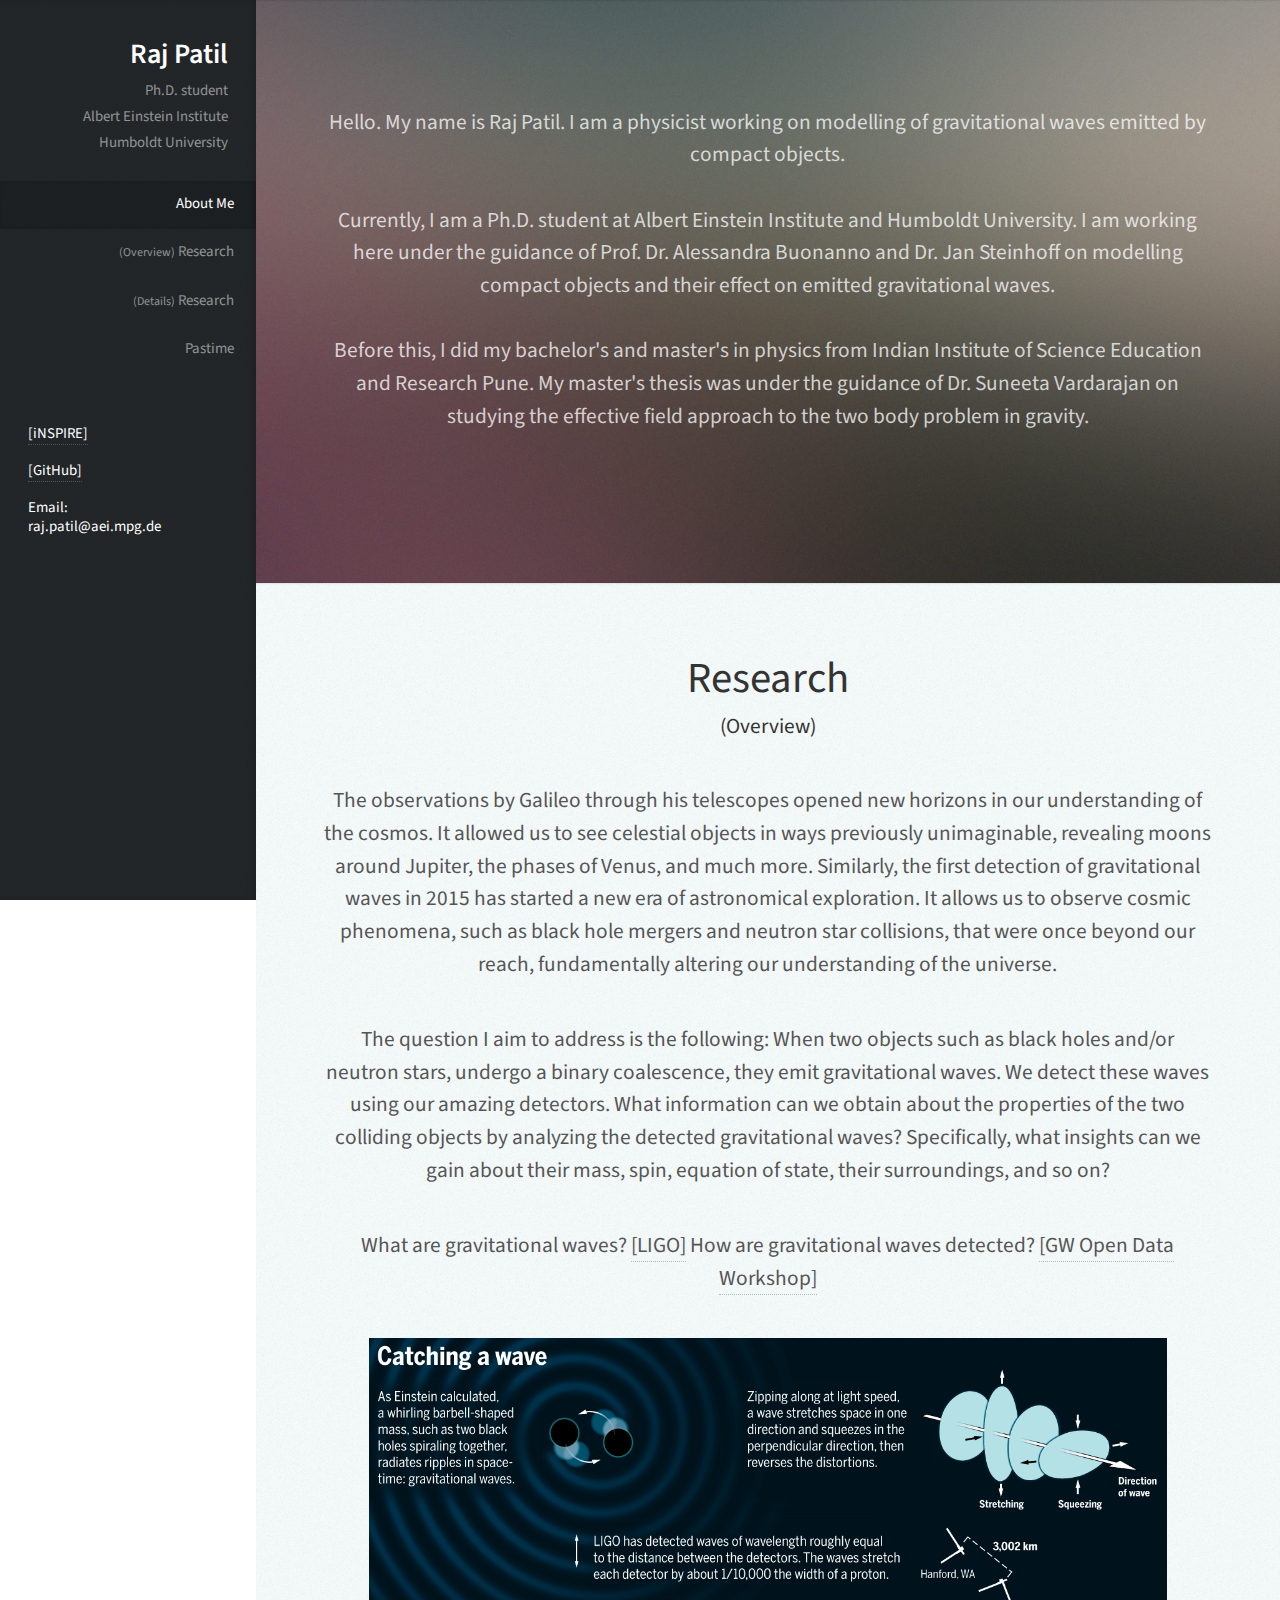
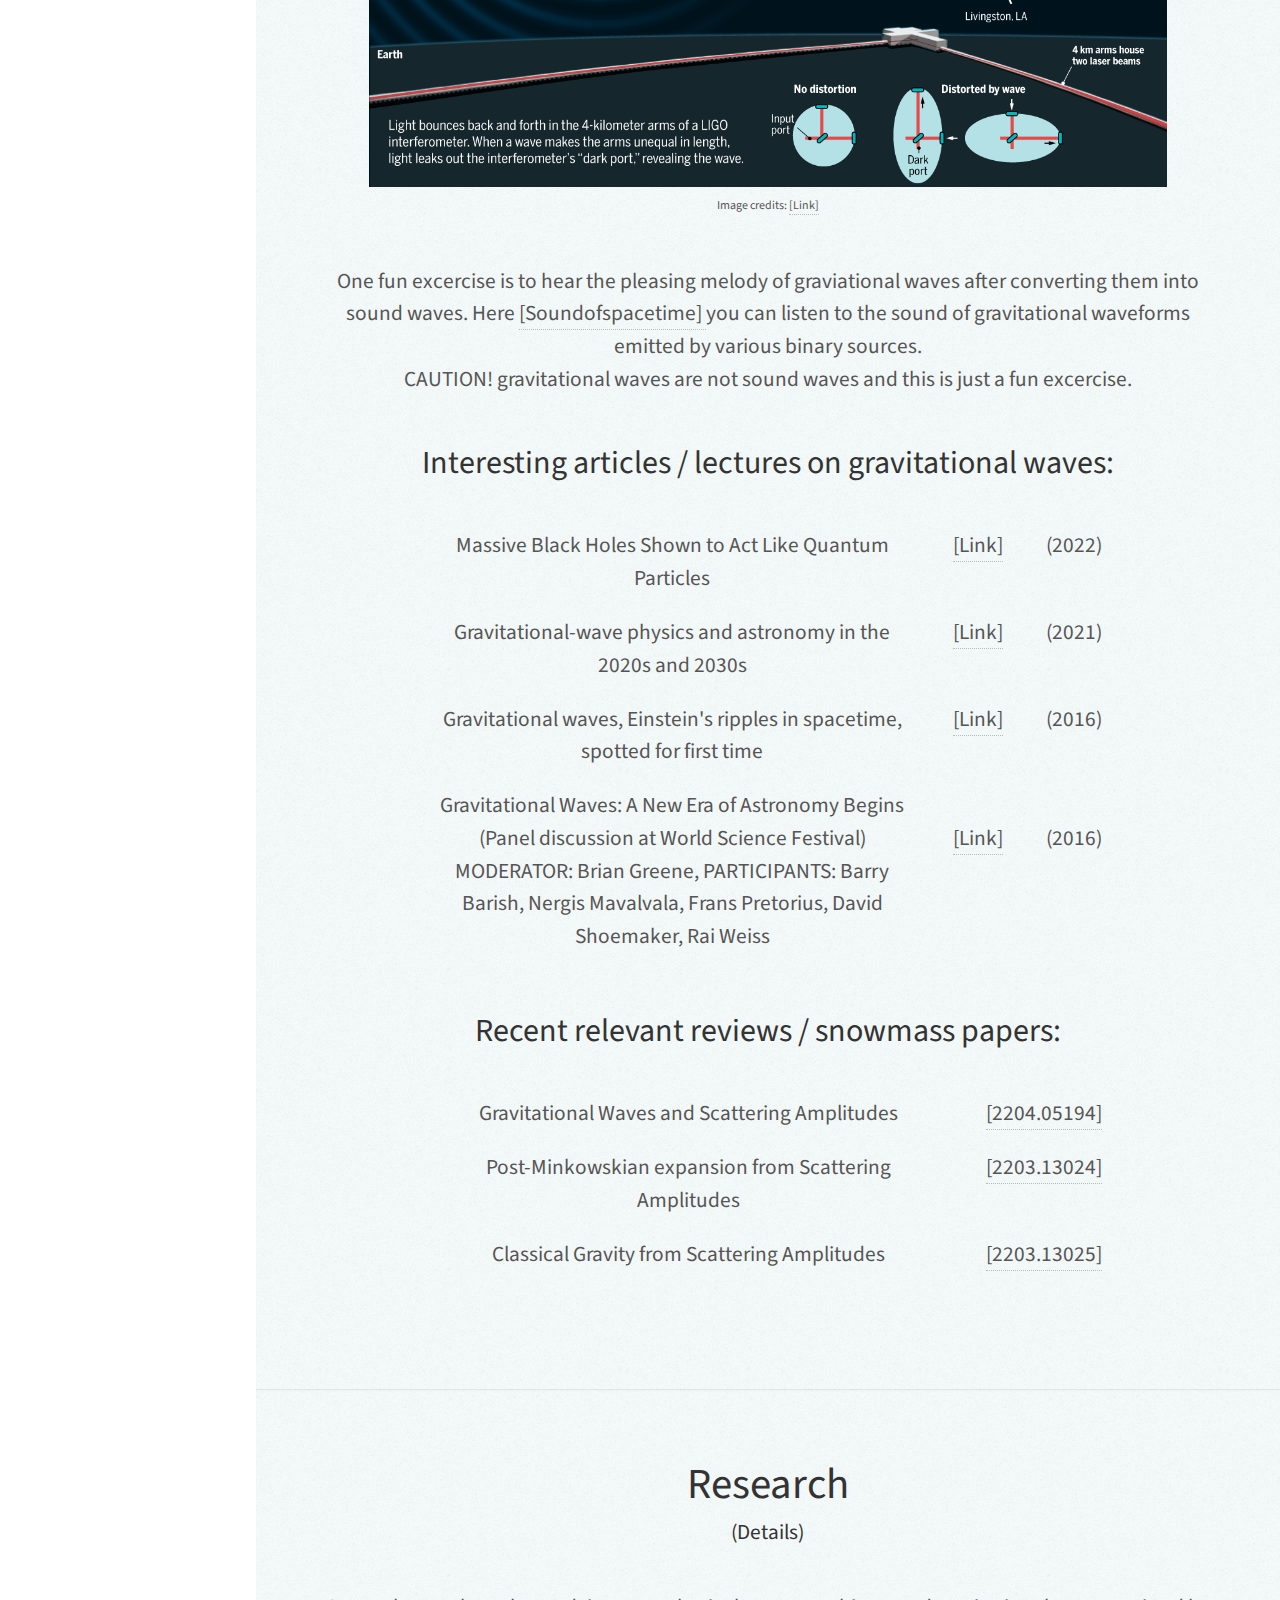
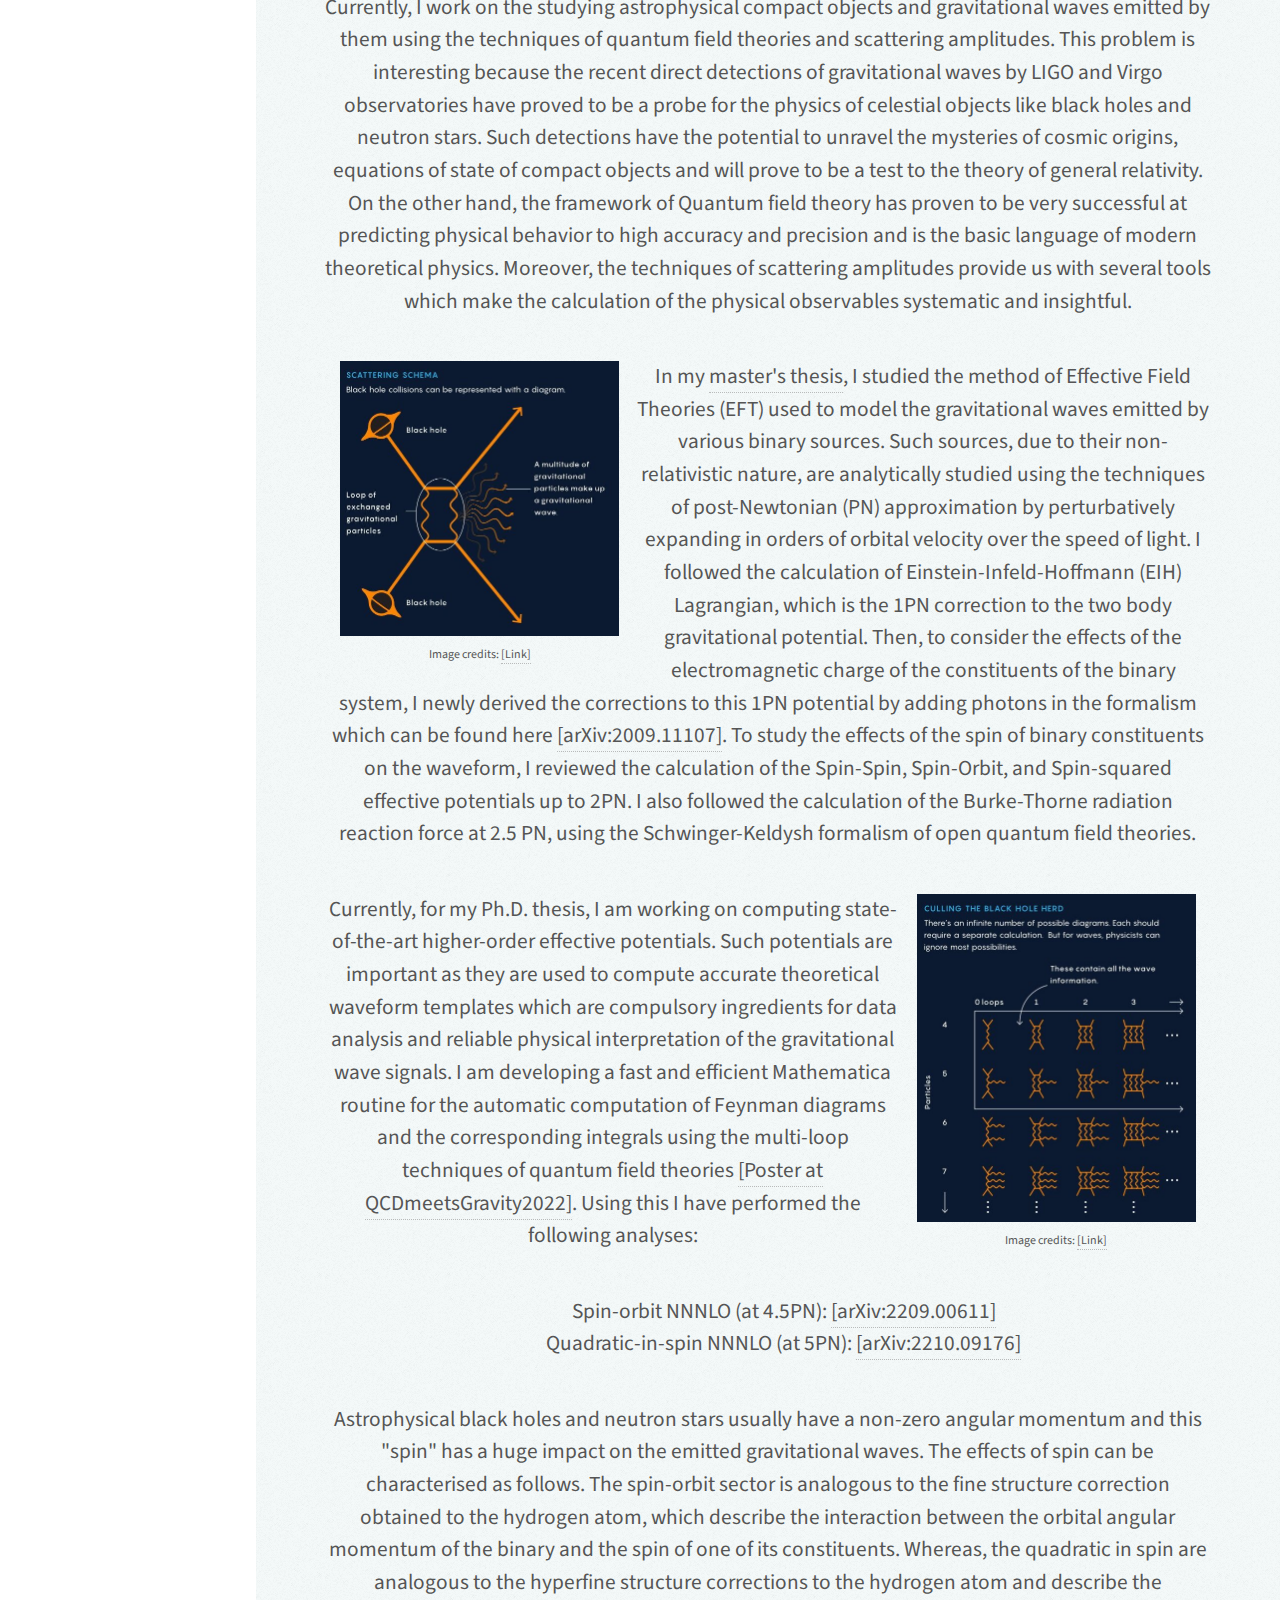
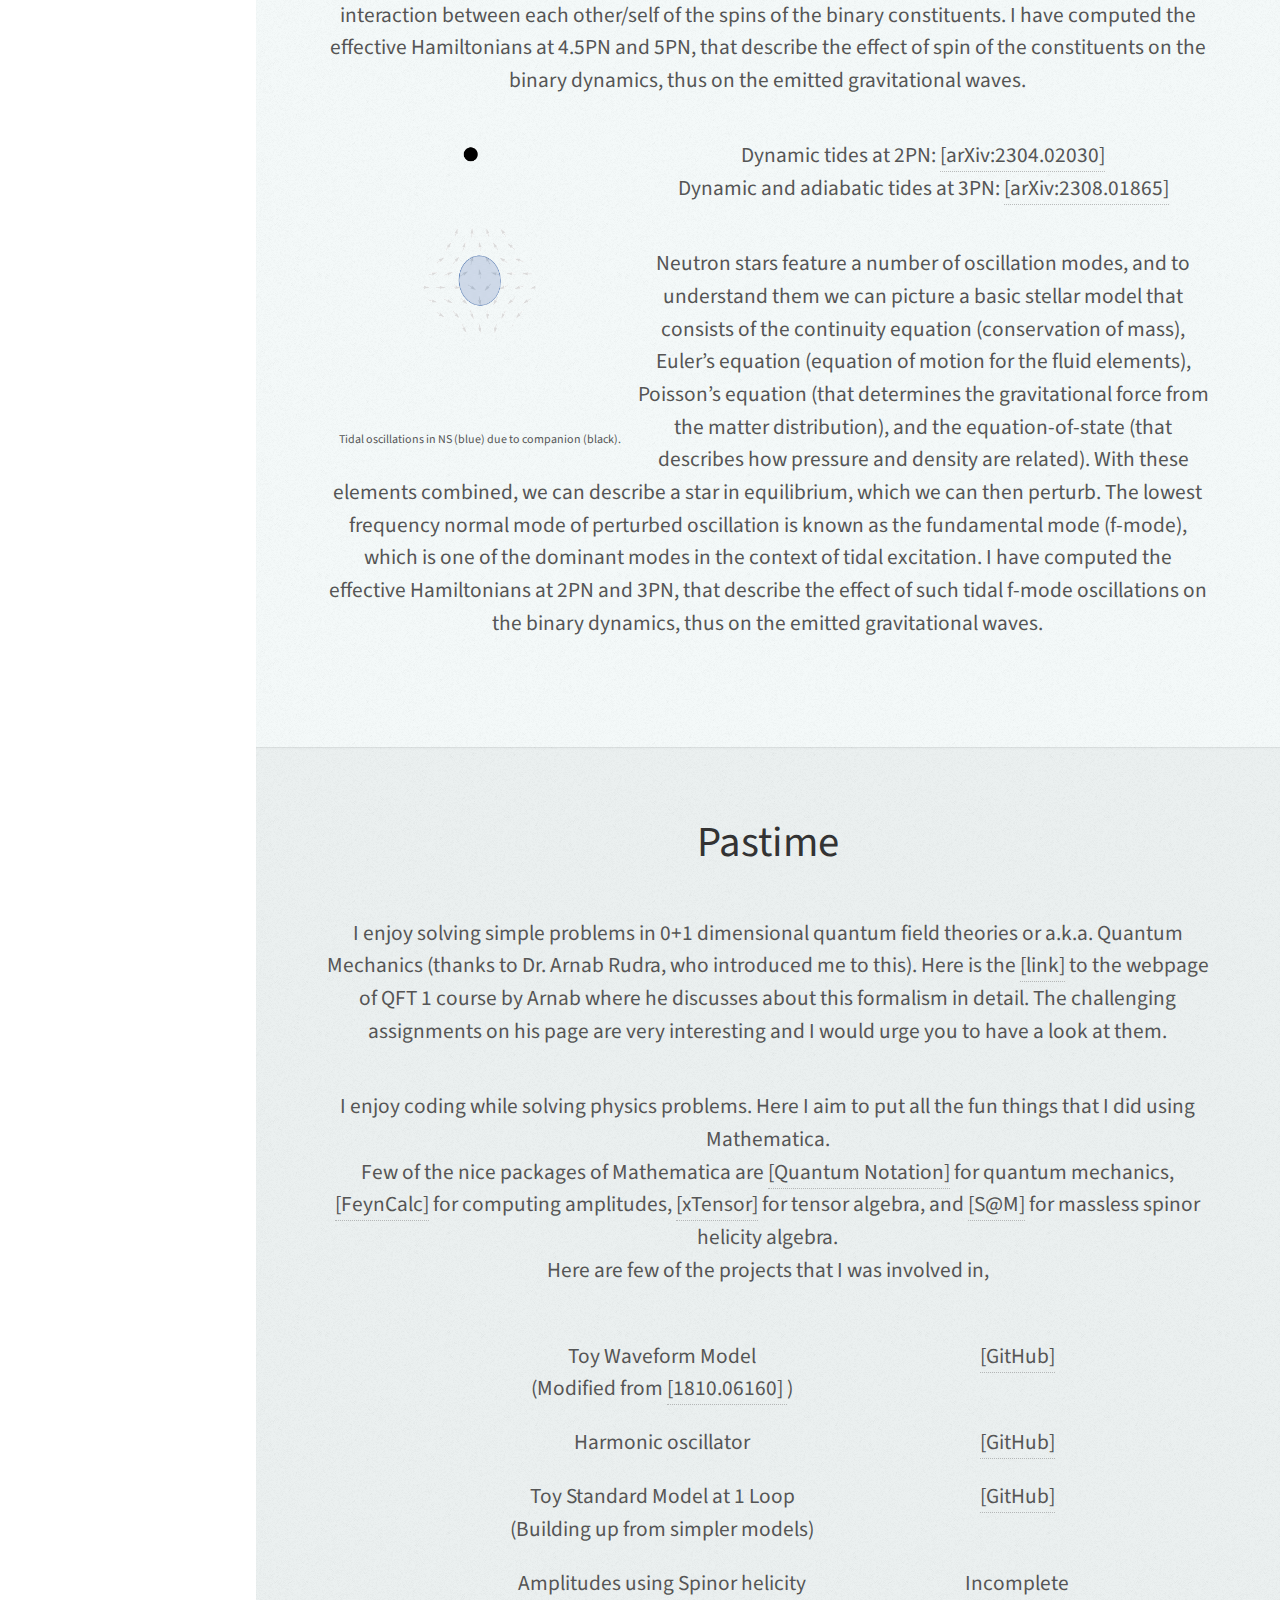
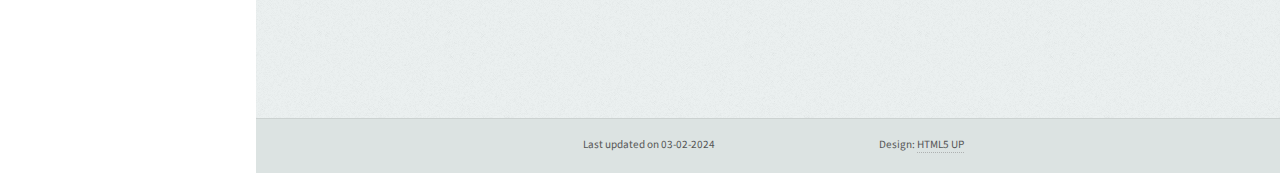
==== commit 7a129873: "added link to ToyWaveformModel" ====
--- a/index.html
+++ b/index.html
@@ -1,6 +1,17 @@
 <!DOCTYPE HTML>
 <html>
   <head>
+
+	<!-- Google tag (gtag.js) -->
+	<script async src="https://www.googletagmanager.com/gtag/js?id=G-LJLDWHPL5F"></script>
+	<script>
+	window.dataLayer = window.dataLayer || [];
+	function gtag(){dataLayer.push(arguments);}
+	gtag('js', new Date());
+
+	gtag('config', 'G-LJLDWHPL5F');
+	</script>
+
     <title>Raj Patil</title>
     <meta charset="utf-8" />
     <meta name="viewport" content="width=device-width, initial-scale=1, user-scalable=no" />
@@ -249,6 +260,10 @@
 	    Few of the nice packages of Mathematica are <a href="https://homepage.cem.itesm.mx/jose.luis.gomez/quantum/" target="_blank">[Quantum Notation]</a> for quantum mechanics, <a href="https://feyncalc.github.io/" target="_blank">[FeynCalc]</a> for computing amplitudes, <a href="http://www.xact.es/index.html" target="_blank">[xTensor]</a> for tensor algebra, and <a href="https://www.slac.stanford.edu/~maitreda/Spinors/" target="_blank">[S@M]</a> for massless spinor helicity algebra.<br>
 	    Here are few of the projects that I was involved in,
 	    <table class="center">  
+		  <tr>
+			<th>Toy Waveform Model  <br> (Modified from <a href="https://arxiv.org/abs/1810.06160" target="_blank"> [1810.06160] </a>) </th>
+			<th> <a href="https://github.com/raj-physics/ToyWaveformModel" target="_blank"> [GitHub] </a> </th>
+		  </tr>
 	      <tr>
 	      	<th>Harmonic oscillator</th>
 	      	<th> <a href="https://github.com/raj-physics/HarmonicOscillator" target="_blank"> [GitHub] </a> </th>
@@ -296,7 +311,7 @@
       <!-- Copyright -->
       <ul class="copyright">
 	<li>
-	  Last updated on 04-08-2023
+	  Last updated on 03-02-2024
 	  &nbsp;&nbsp;&nbsp;&nbsp;&nbsp;&nbsp;&nbsp;&nbsp;
 	  &nbsp;&nbsp;&nbsp;&nbsp;&nbsp;&nbsp;&nbsp;&nbsp;
 	  &nbsp;&nbsp;&nbsp;&nbsp;&nbsp;&nbsp;&nbsp;&nbsp;
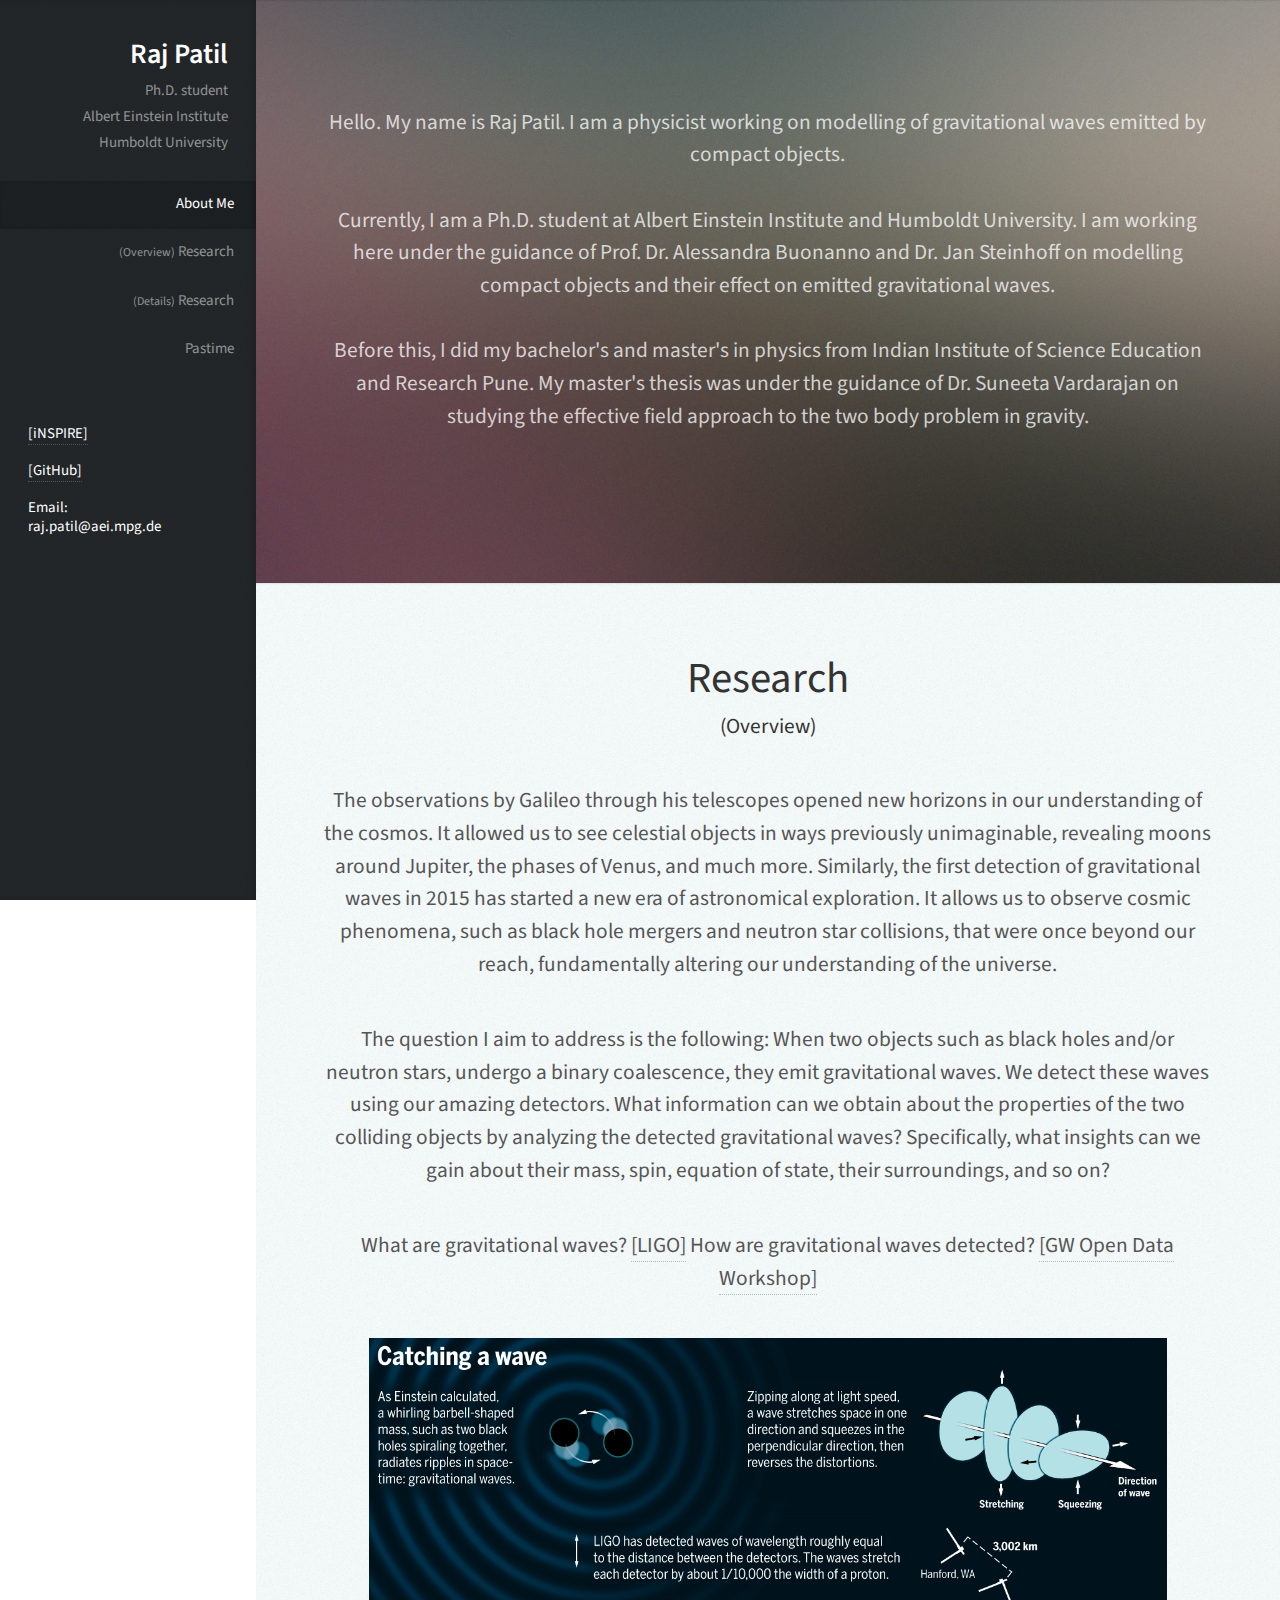
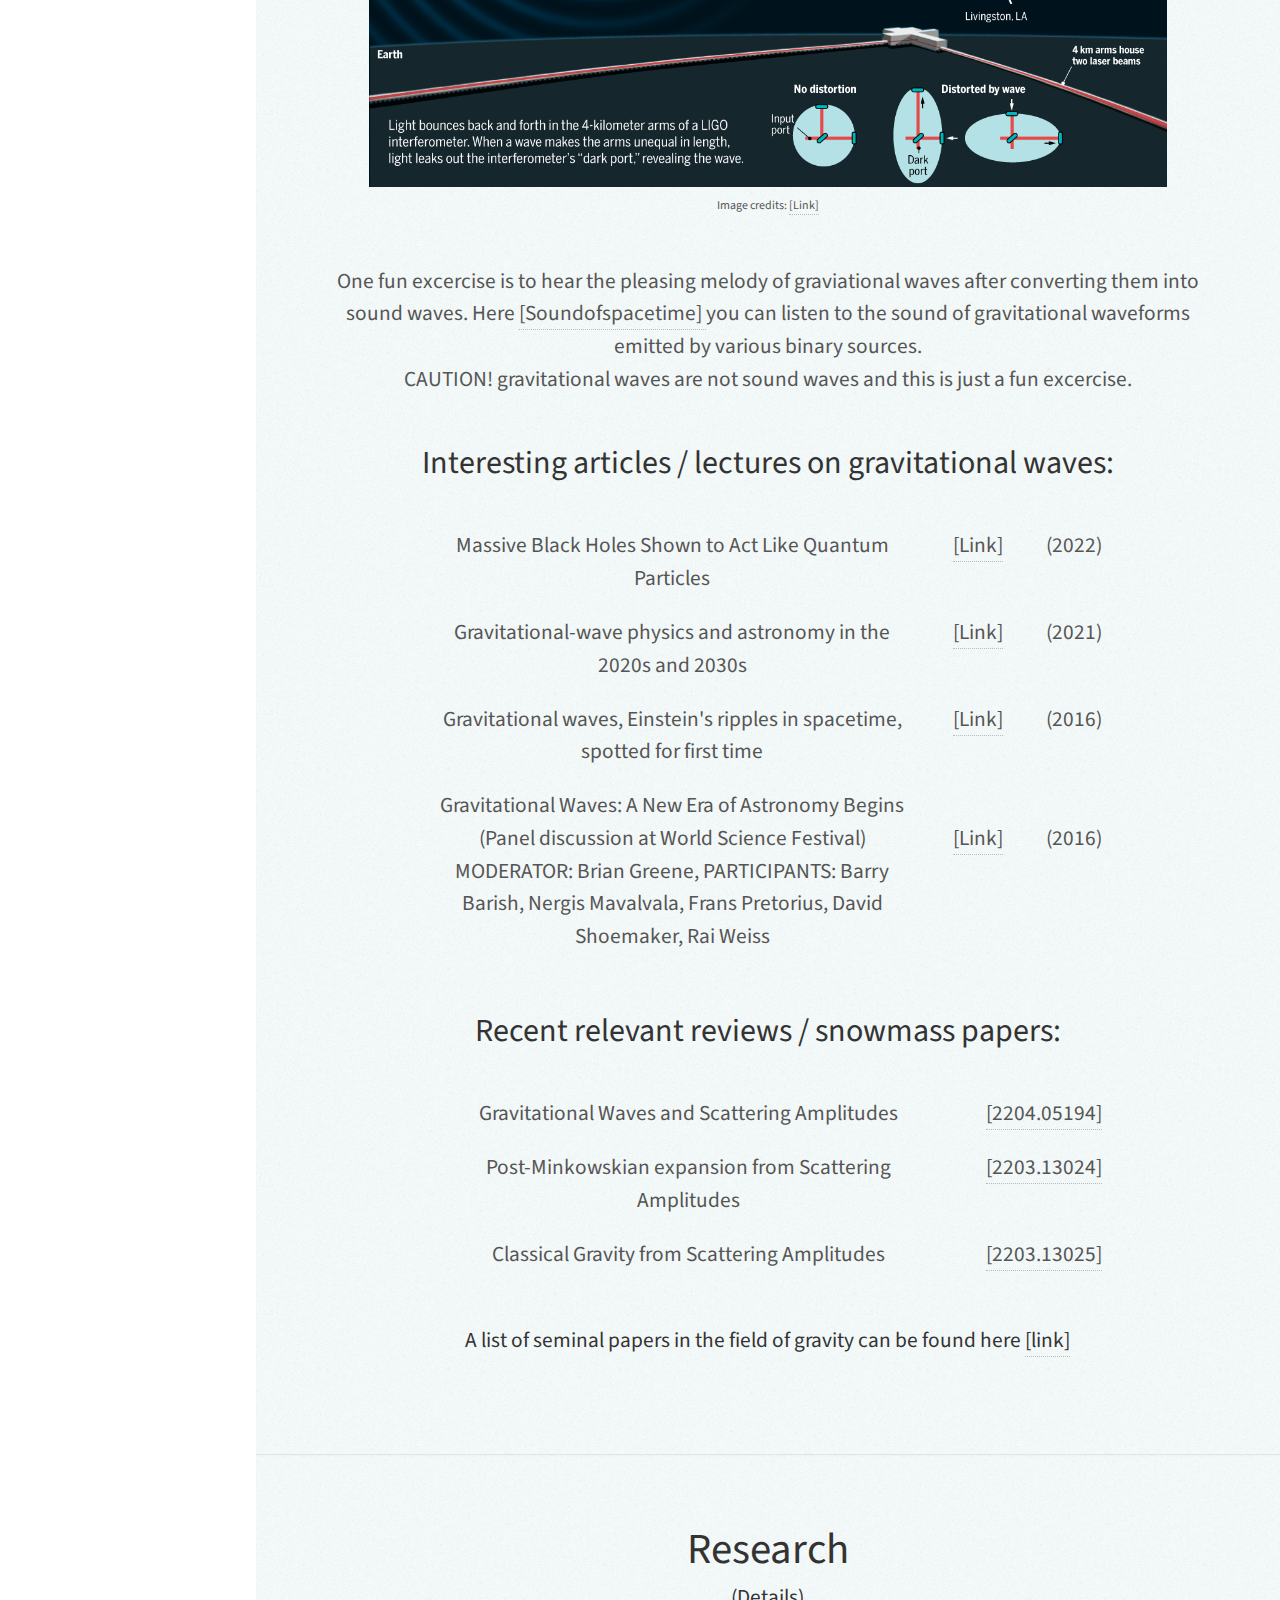
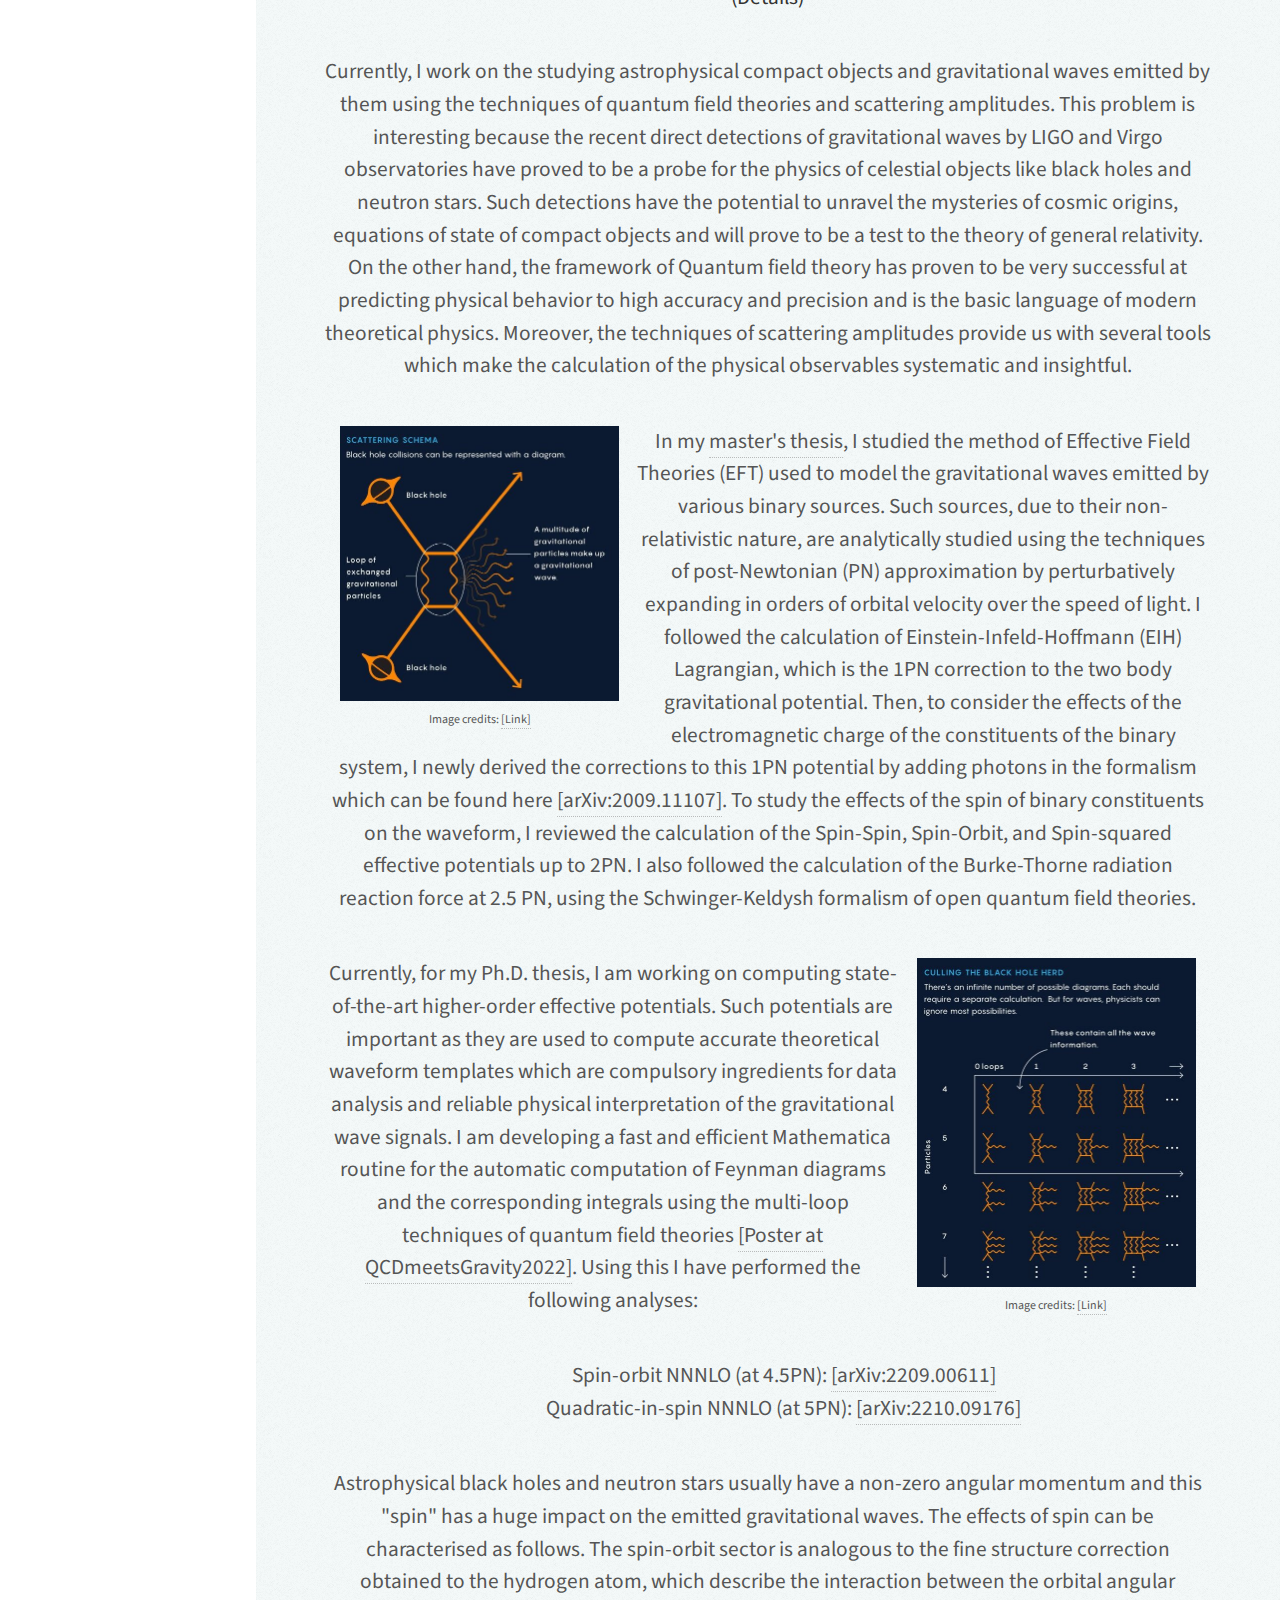
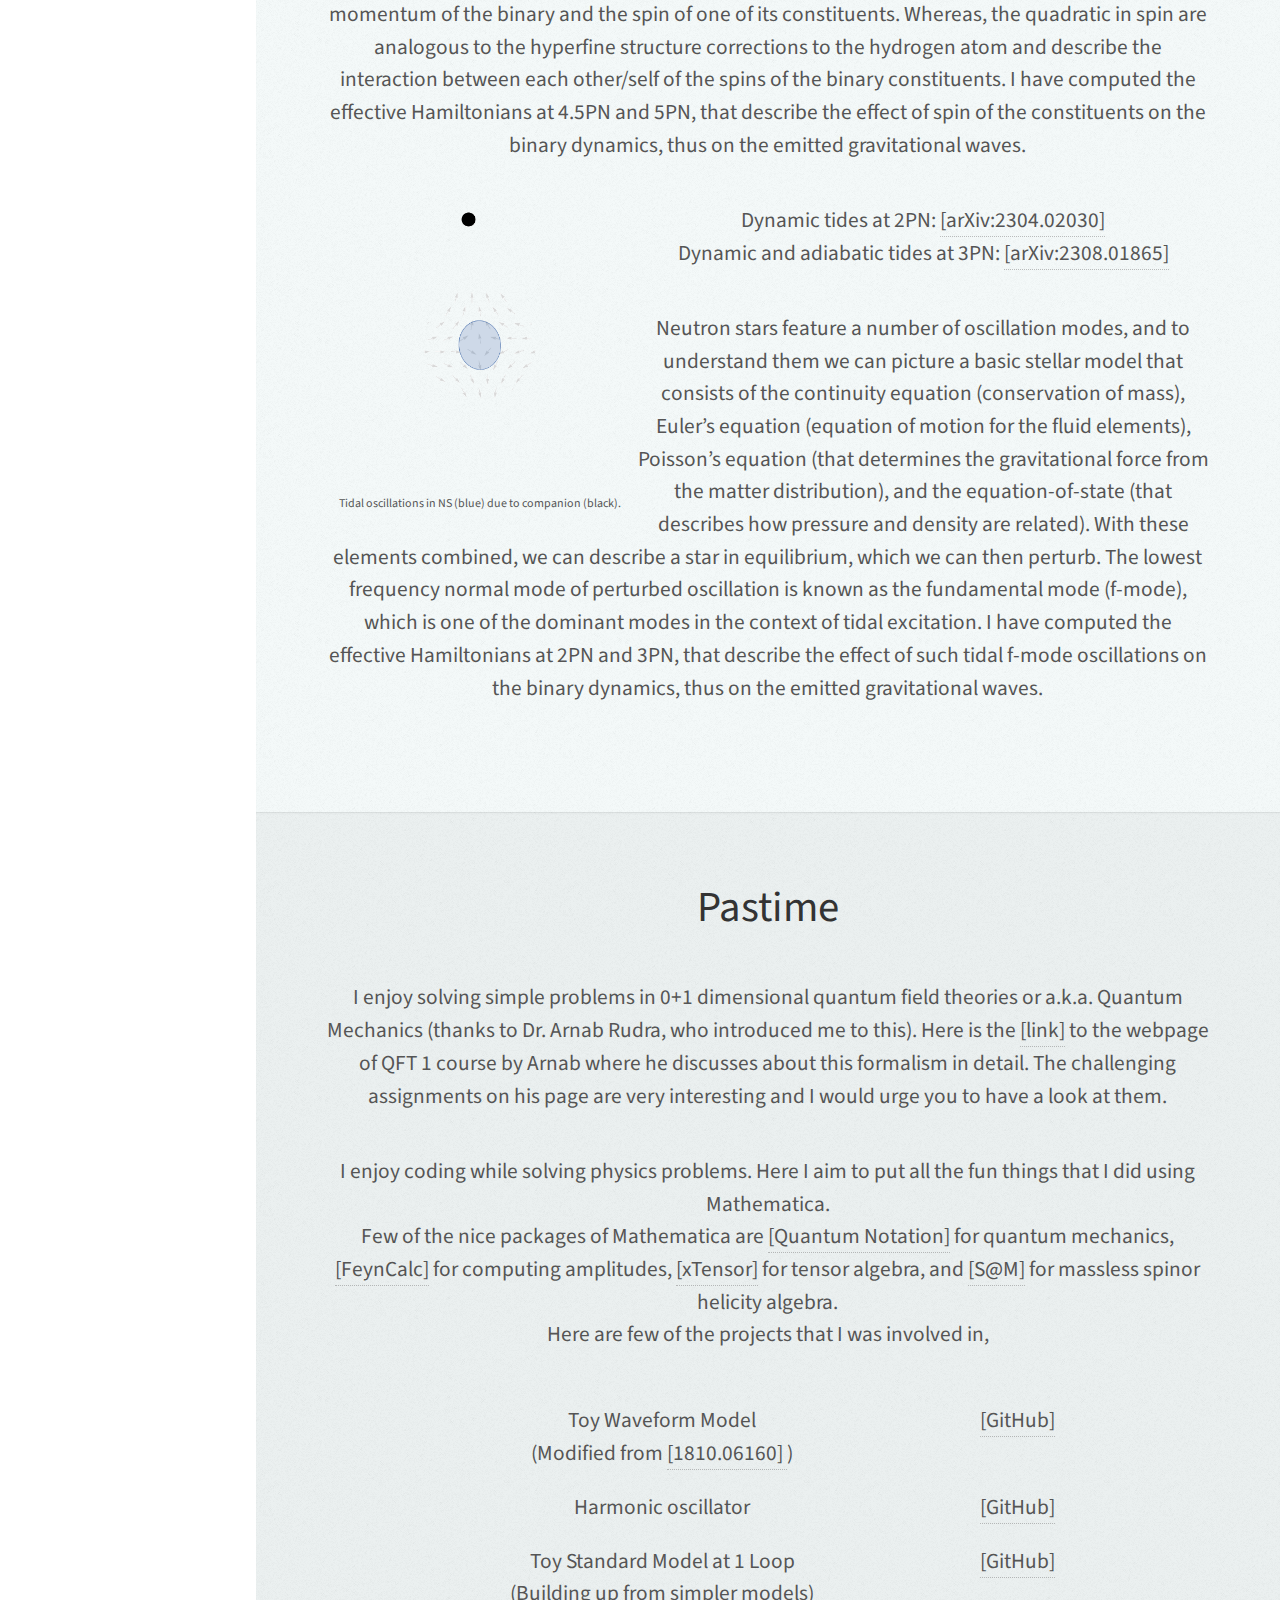
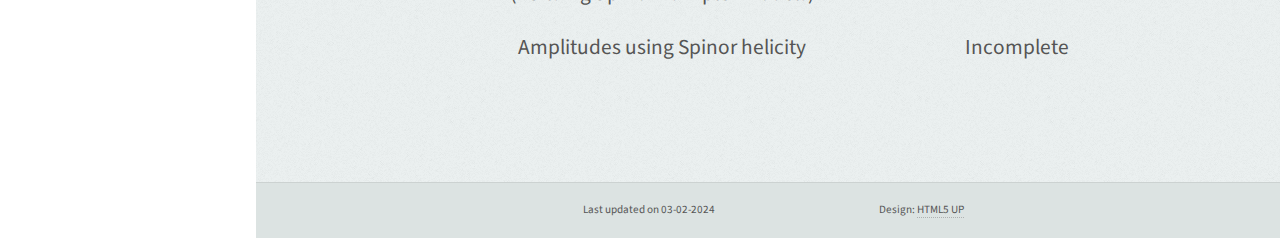
==== commit 49cfd517: "added the link for seminal papers from Prof. Berti's webpage" ====
--- a/index.html
+++ b/index.html
@@ -163,7 +163,8 @@
 	    </tr>  
 	  </table>
 	  
-	  
+	  <h4>A list of seminal papers in the field of gravity can be found here <a href="https://pages.jh.edu/eberti2/posts/must-read-paper-list/" target="_blank"> [link] </a></h4> <br>
+
 	</div>
       </section>
       
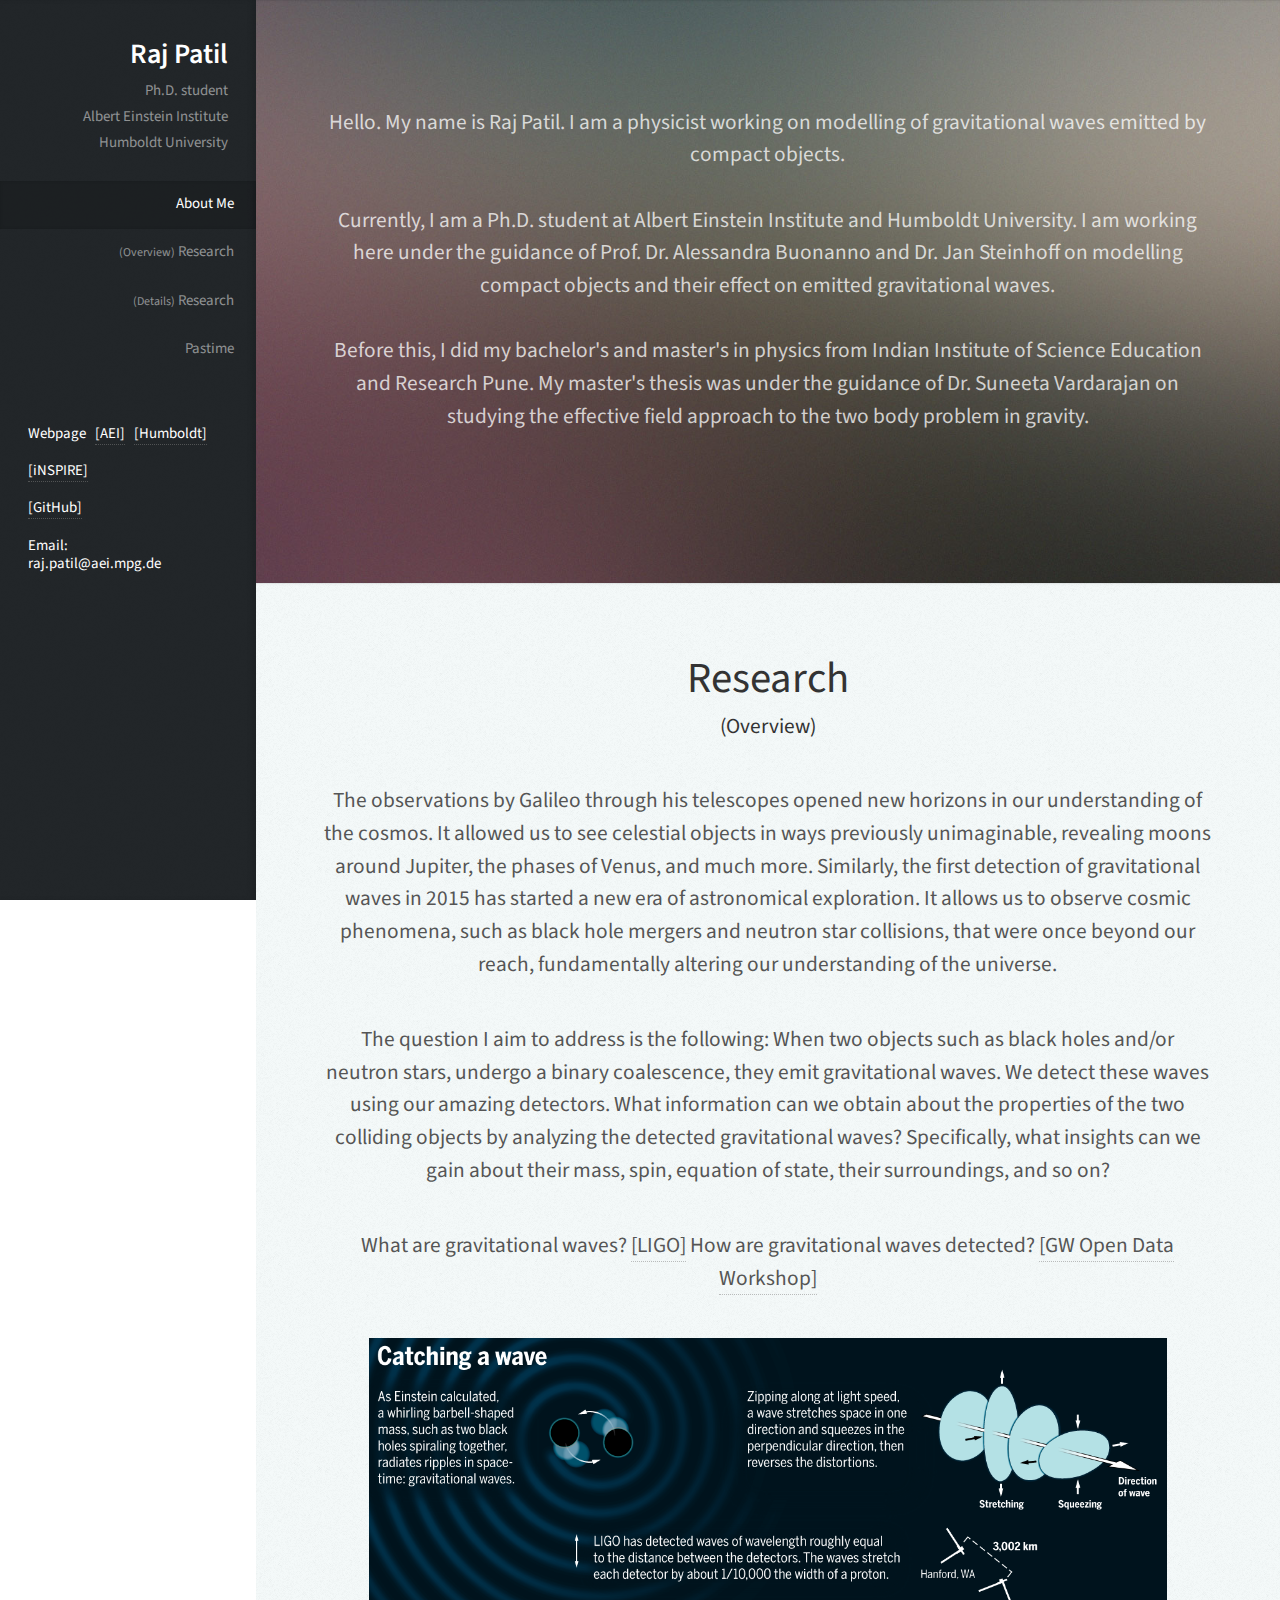
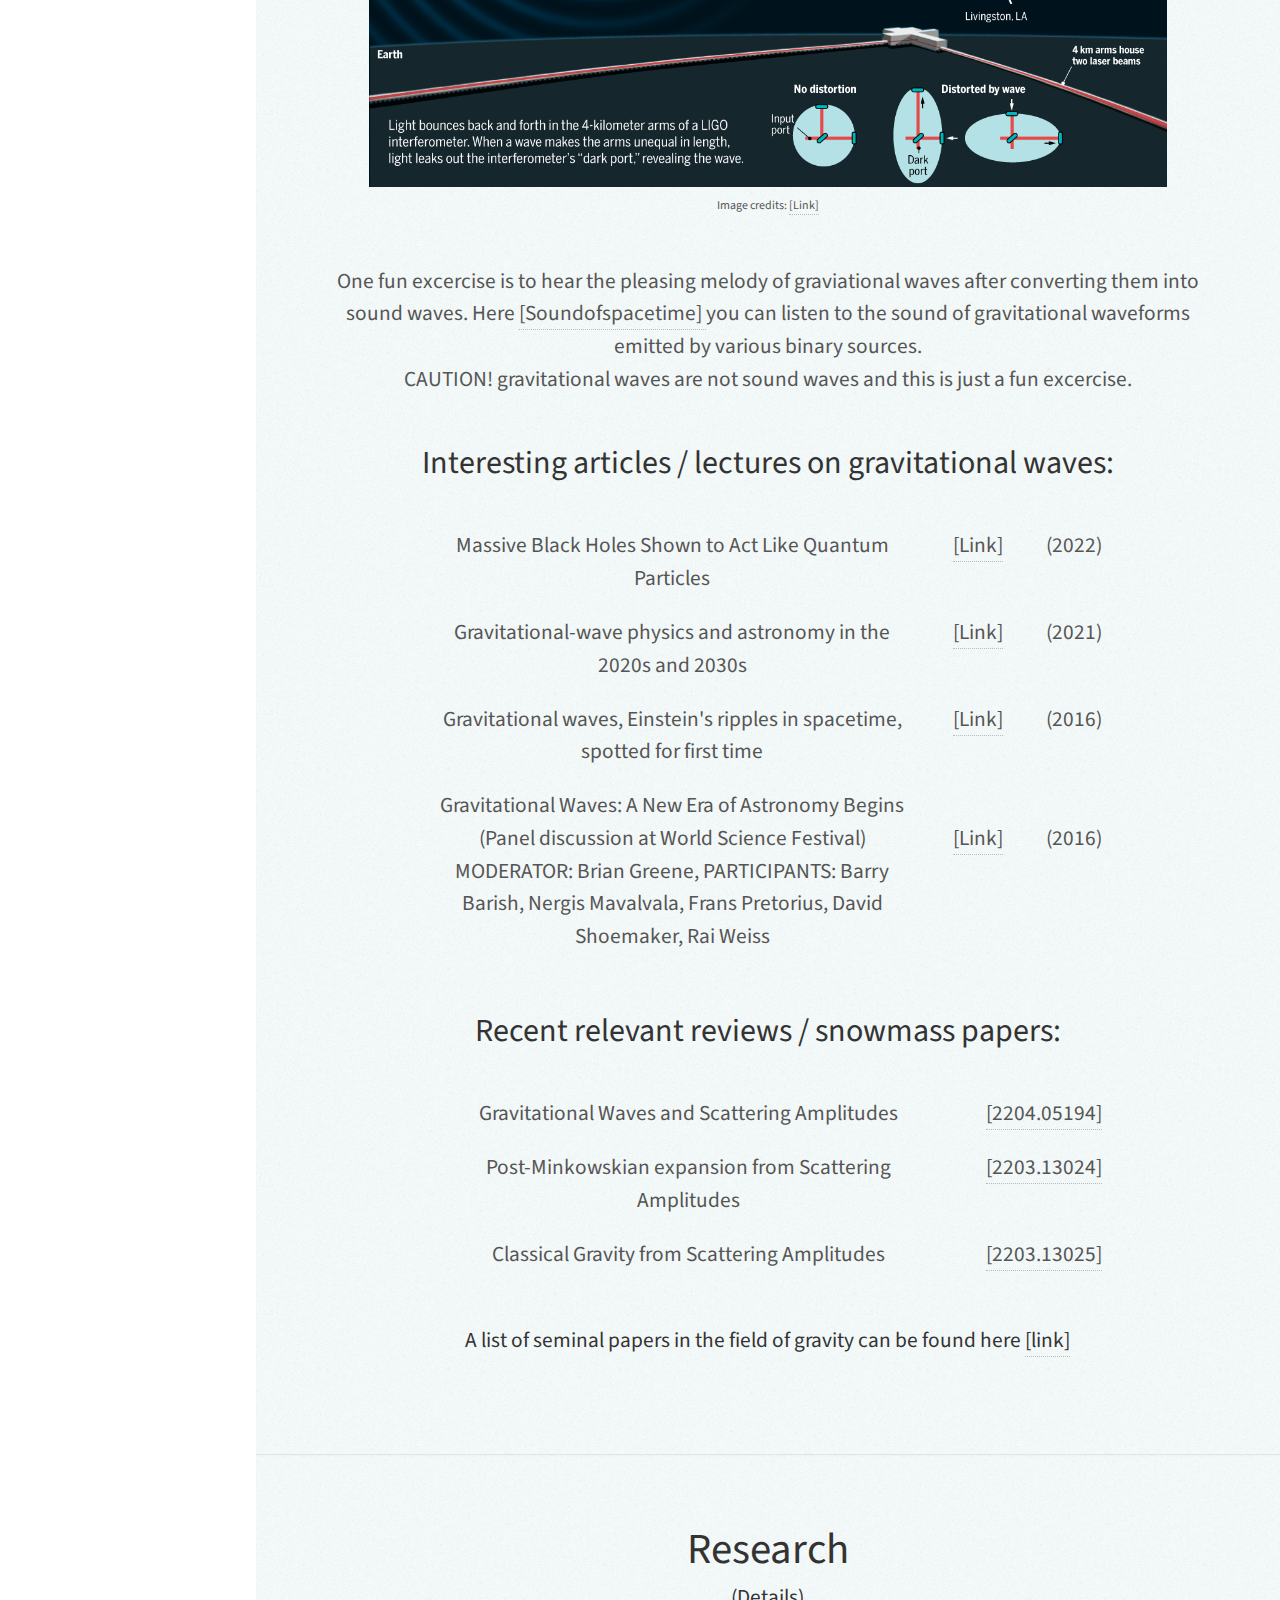
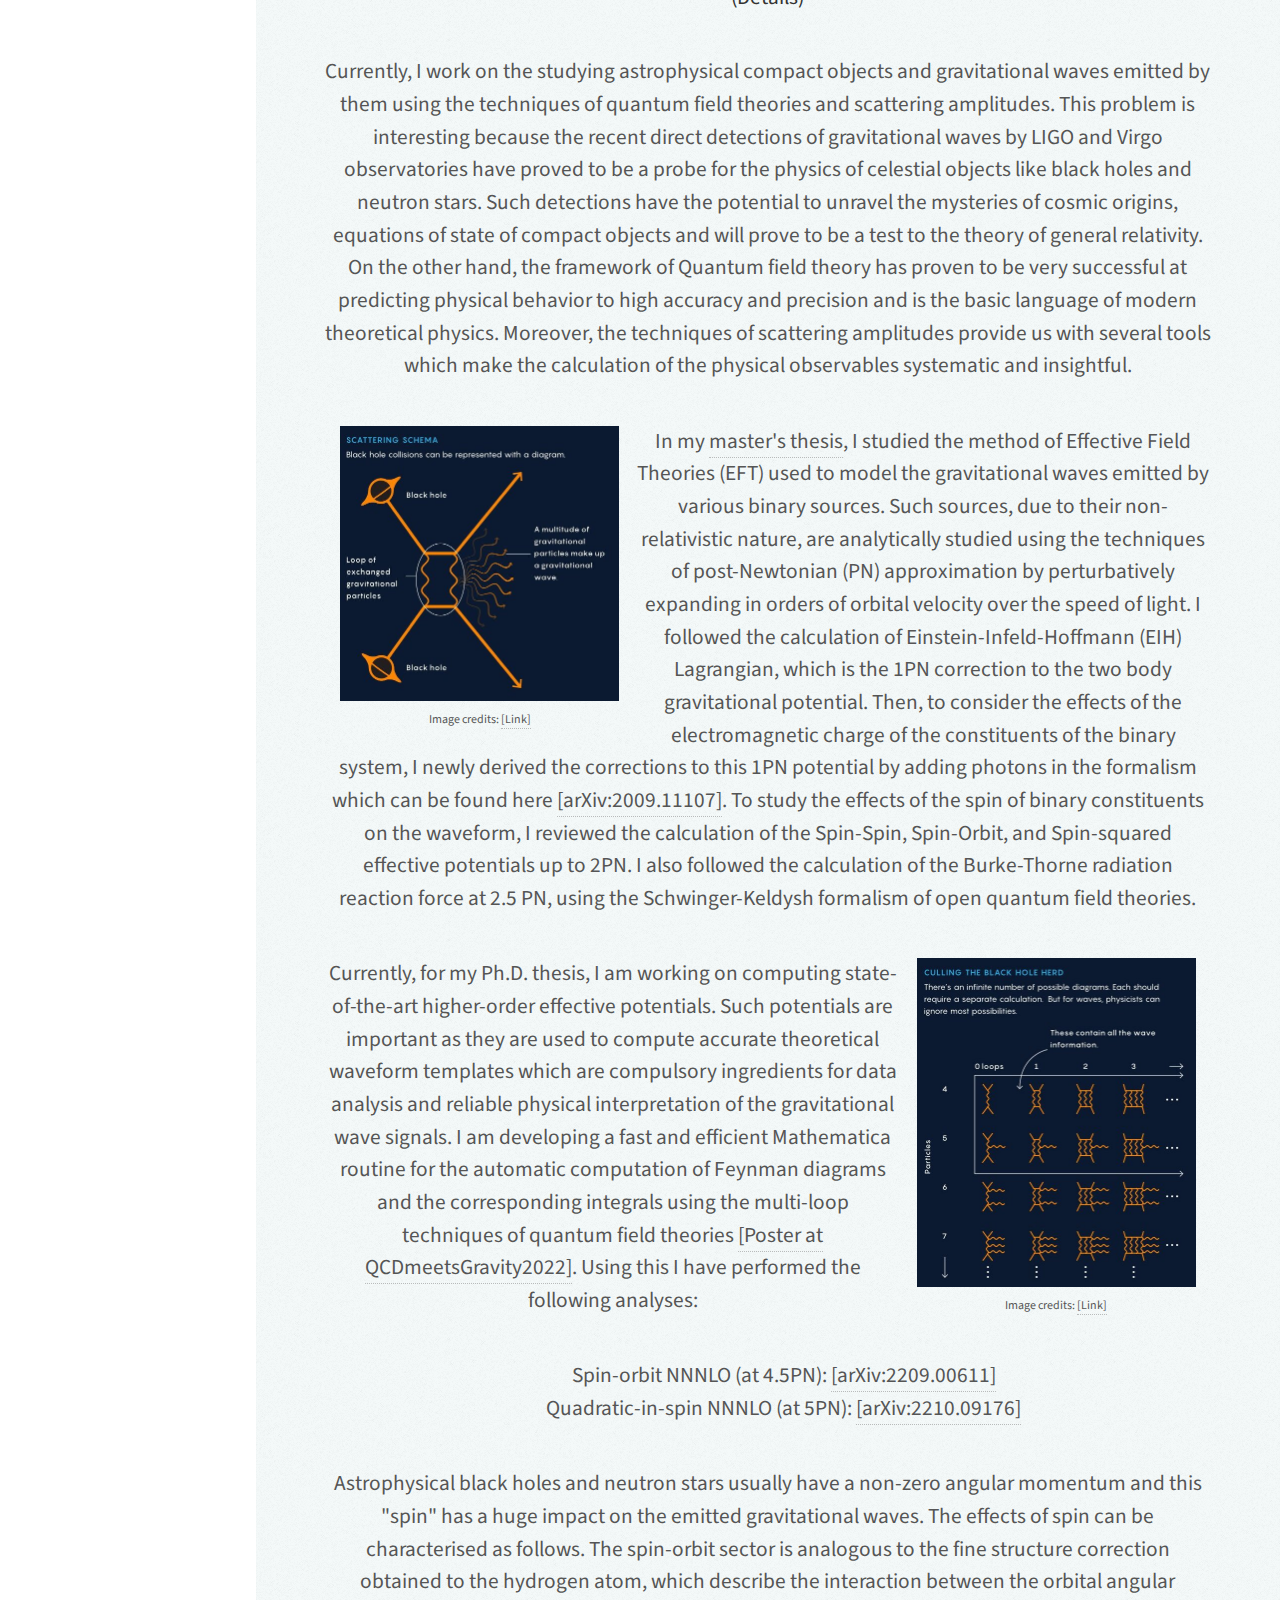
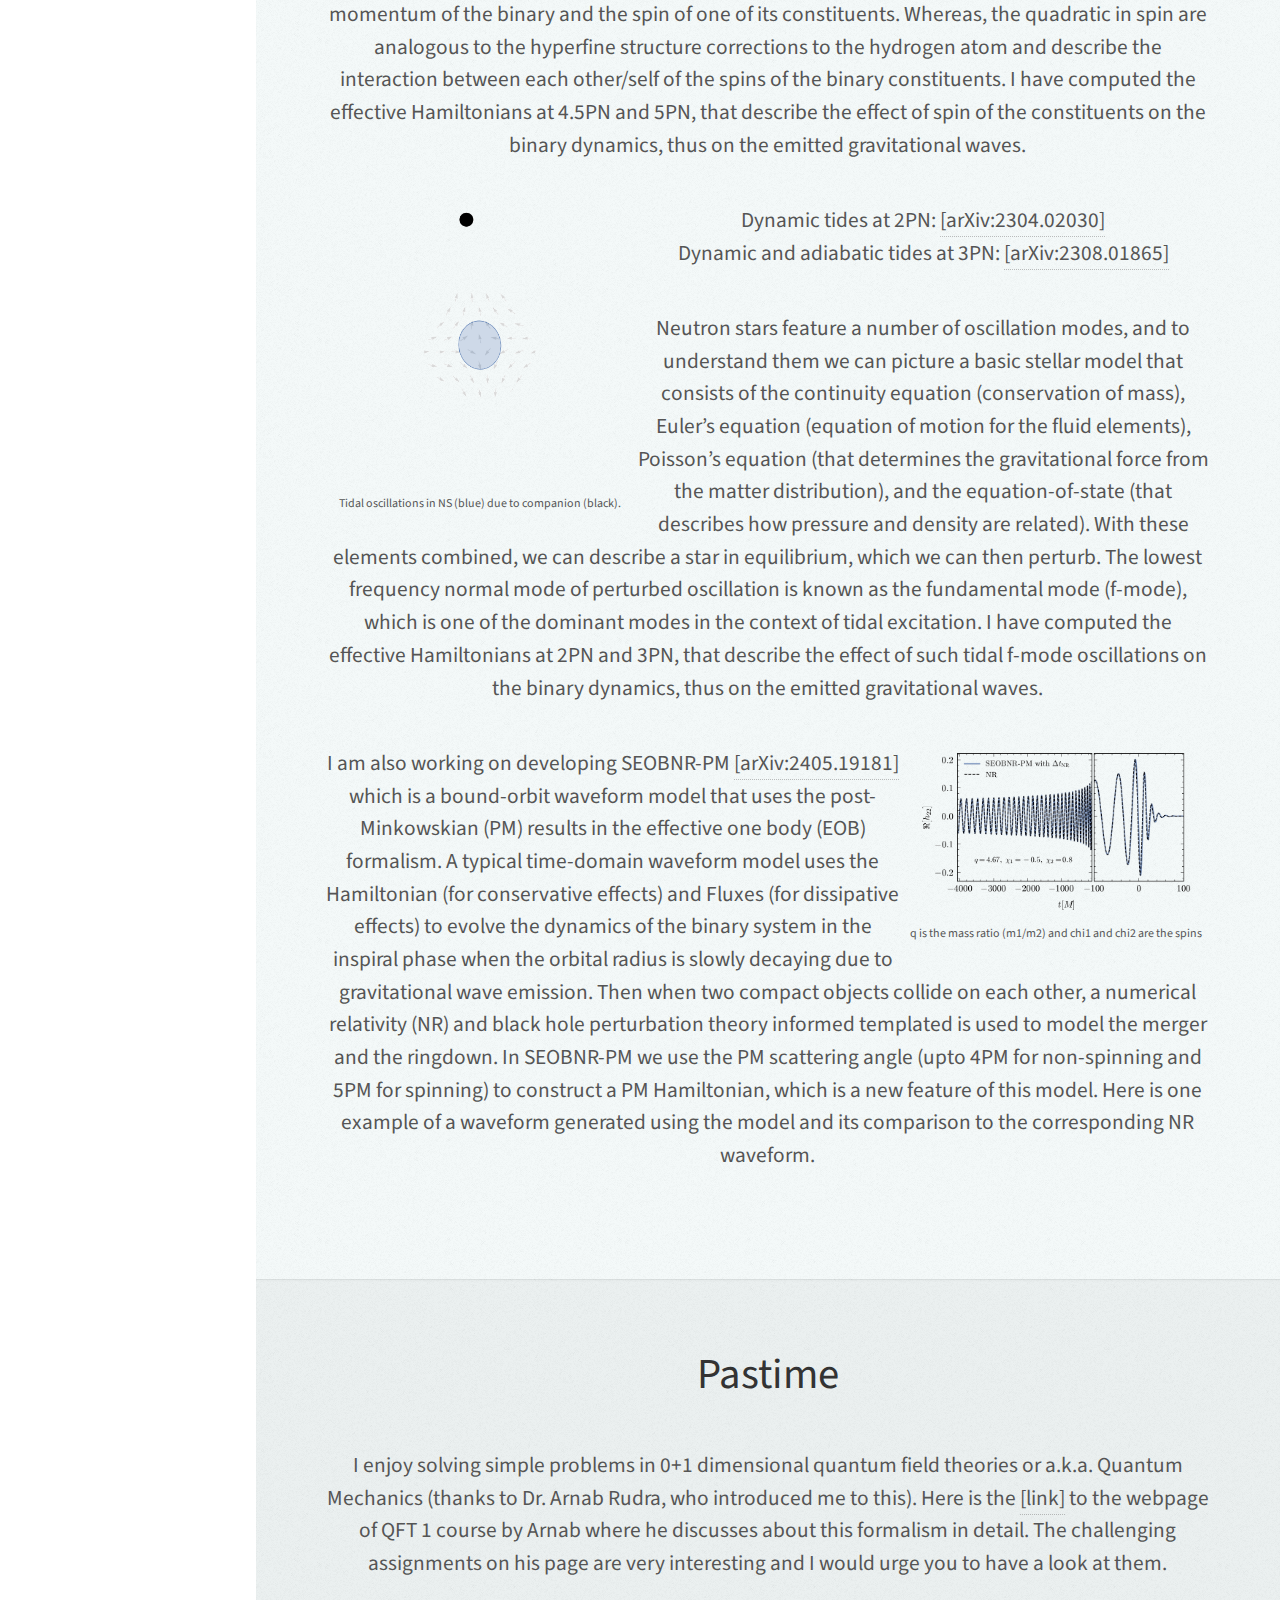
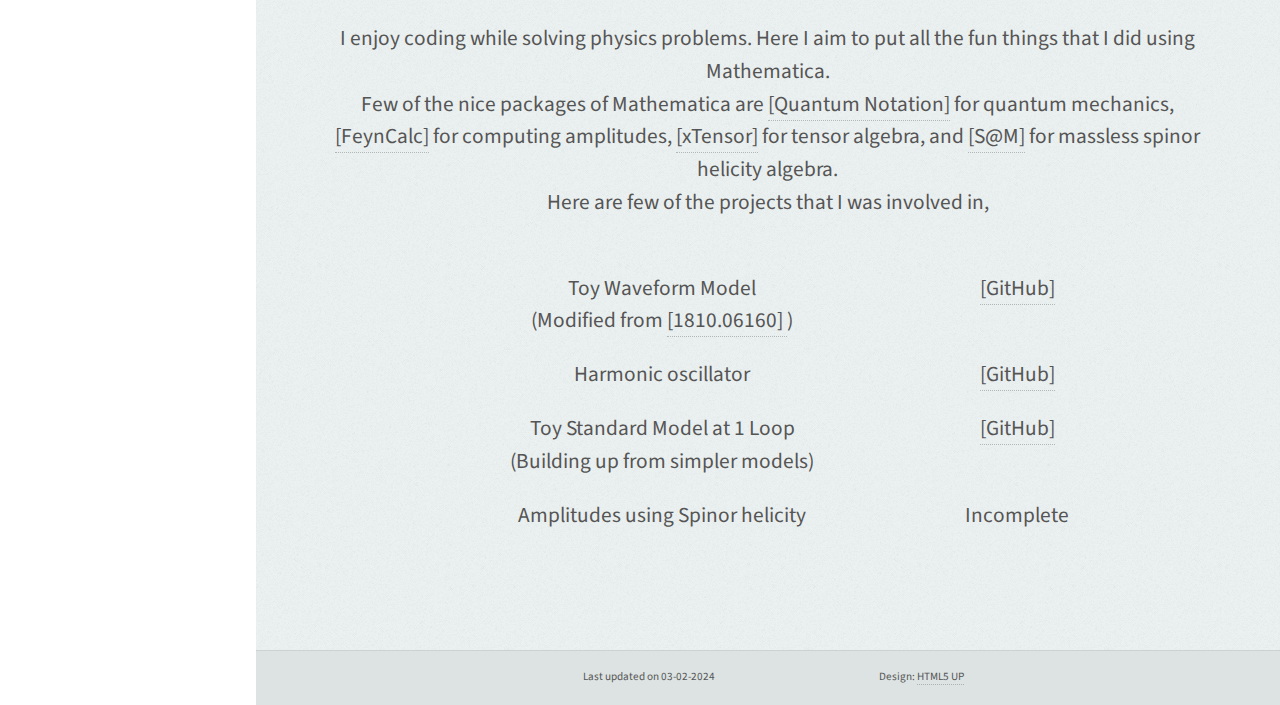
==== commit f528081c: "added SEOBNR-PM and links to AEI and Humboldt webpages" ====
--- a/index.html
+++ b/index.html
@@ -46,6 +46,8 @@
 	<div id="logo">
 	  <!-- <h2><a href=''>Curriculum Vitae</a></h2> -->
 	  <h2>&nbsp</h2>
+	  <h2>Webpage &nbsp <a href="https://www.aei.mpg.de/person/124916/138766" target="_blank">[AEI]</a> &nbsp <a href="https://www2.hu-berlin.de/rtg2575/members/doctoral-students/" target="_blank">[Humboldt]</a></h2>
+	  <h2>&nbsp</h2>
 	  <h2><a href="https://inspirehep.net/authors/1829940" target="_blank">[iNSPIRE]</a></h2>
 	  <h2>&nbsp</h2>
 	  <h2><a href="https://github.com/raj-physics" target="_blank">[GitHub]</a></h2>
@@ -242,7 +244,20 @@
 	  </p>
 	  -->
 	  
-	</div>	
+	
+
+
+	<div id="floatedR">
+	    <figure>
+	      <img class="image fit" src="./images/SEOBNR-PM_waveform.png" />
+	      <figcaption><font style="font-size:12px;" >q is the mass ratio (m1/m2) and chi1 and chi2 are the spins </a> </font></figcaption>
+	    </figure> 
+	  </div>
+       <p> I am also working on developing SEOBNR-PM <a href="https://arxiv.org/abs/2405.19181" target="_blank"> [arXiv:2405.19181] </a> which is a bound-orbit waveform model that uses the post-Minkowskian (PM) results in the effective one body (EOB) formalism. A typical time-domain waveform model uses the Hamiltonian (for conservative effects) and Fluxes (for dissipative effects) to evolve the dynamics of the binary system in the inspiral phase when the orbital radius is slowly decaying due to gravitational wave emission. Then when two compact objects collide on each other, a numerical relativity (NR) and black hole perturbation theory informed templated is used to model the merger and the ringdown. In SEOBNR-PM we use the PM scattering angle (upto 4PM for non-spinning and 5PM for spinning) to construct a PM Hamiltonian, which is a new feature of this model. Here is one example of a waveform generated using the model and its comparison to the corresponding NR waveform.
+       </p>
+
+      </div>
+	  
       </section>
 
       <!-- Pastime -->
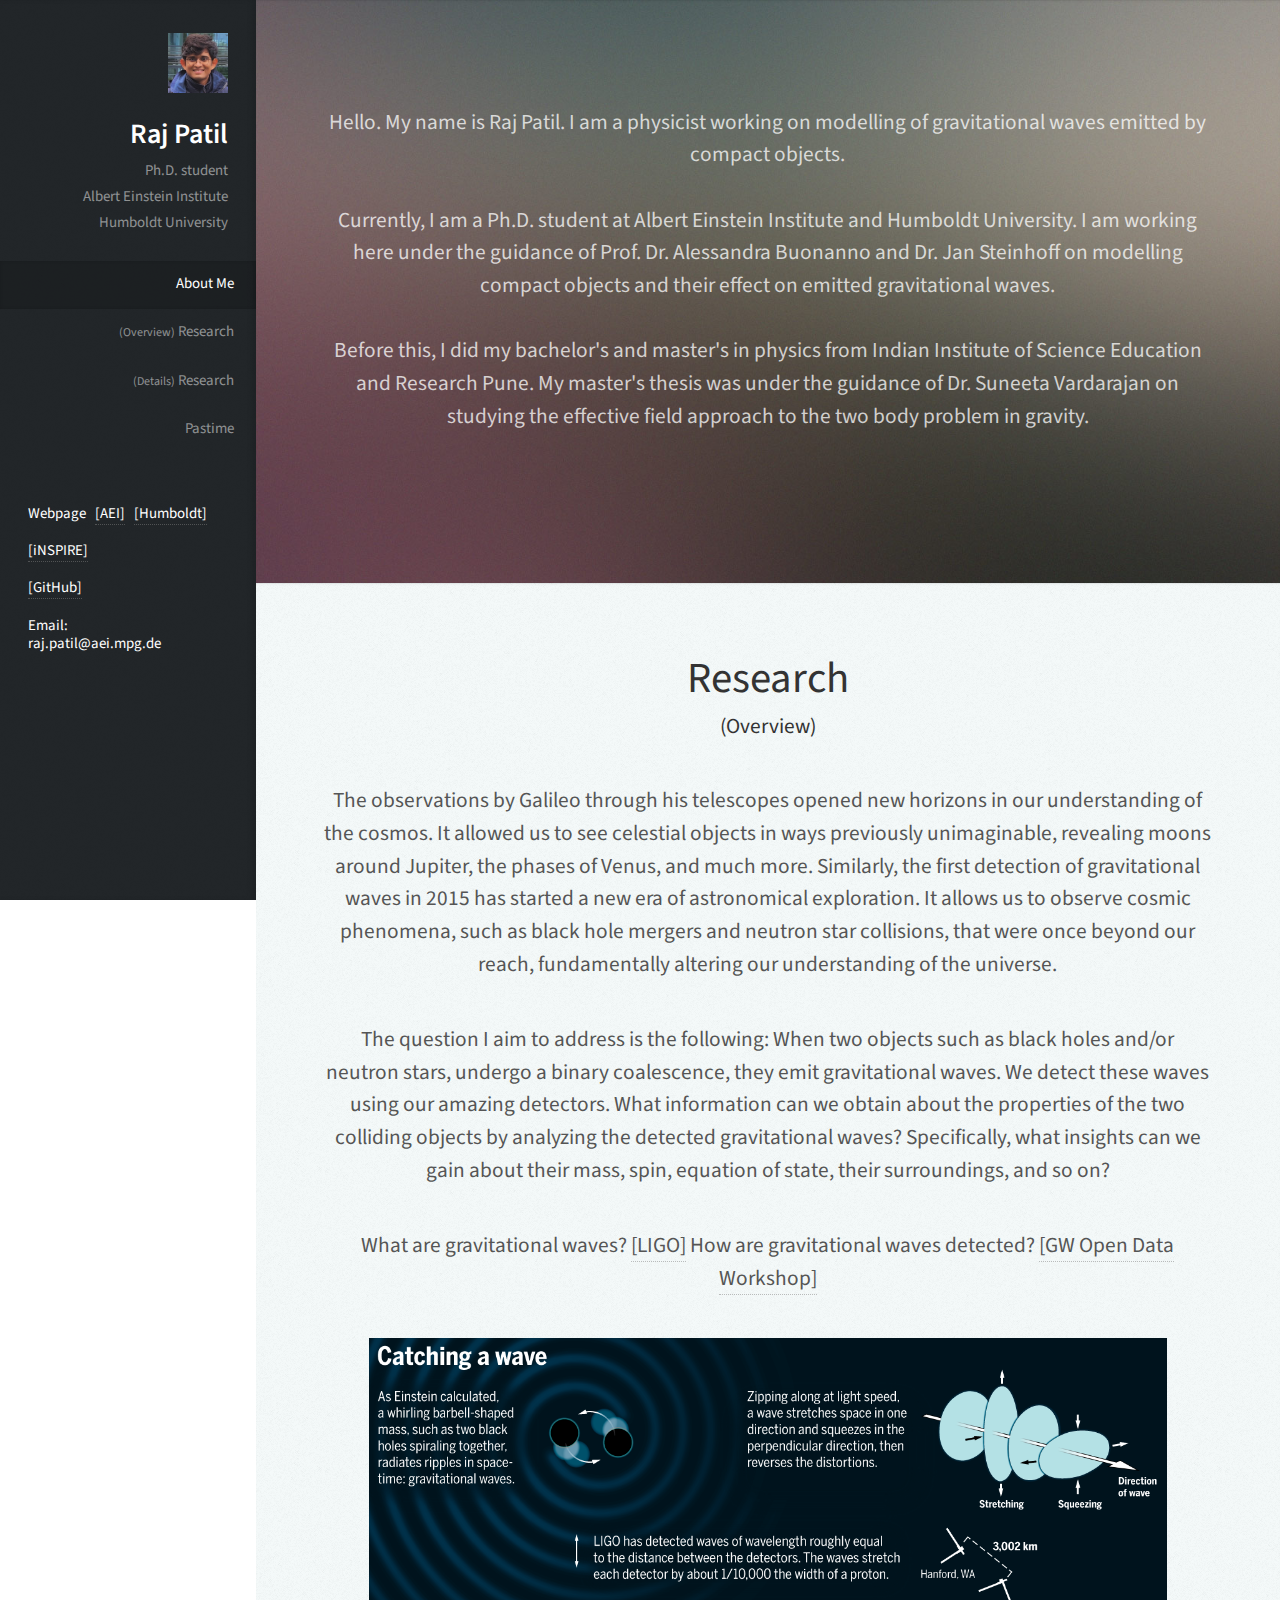
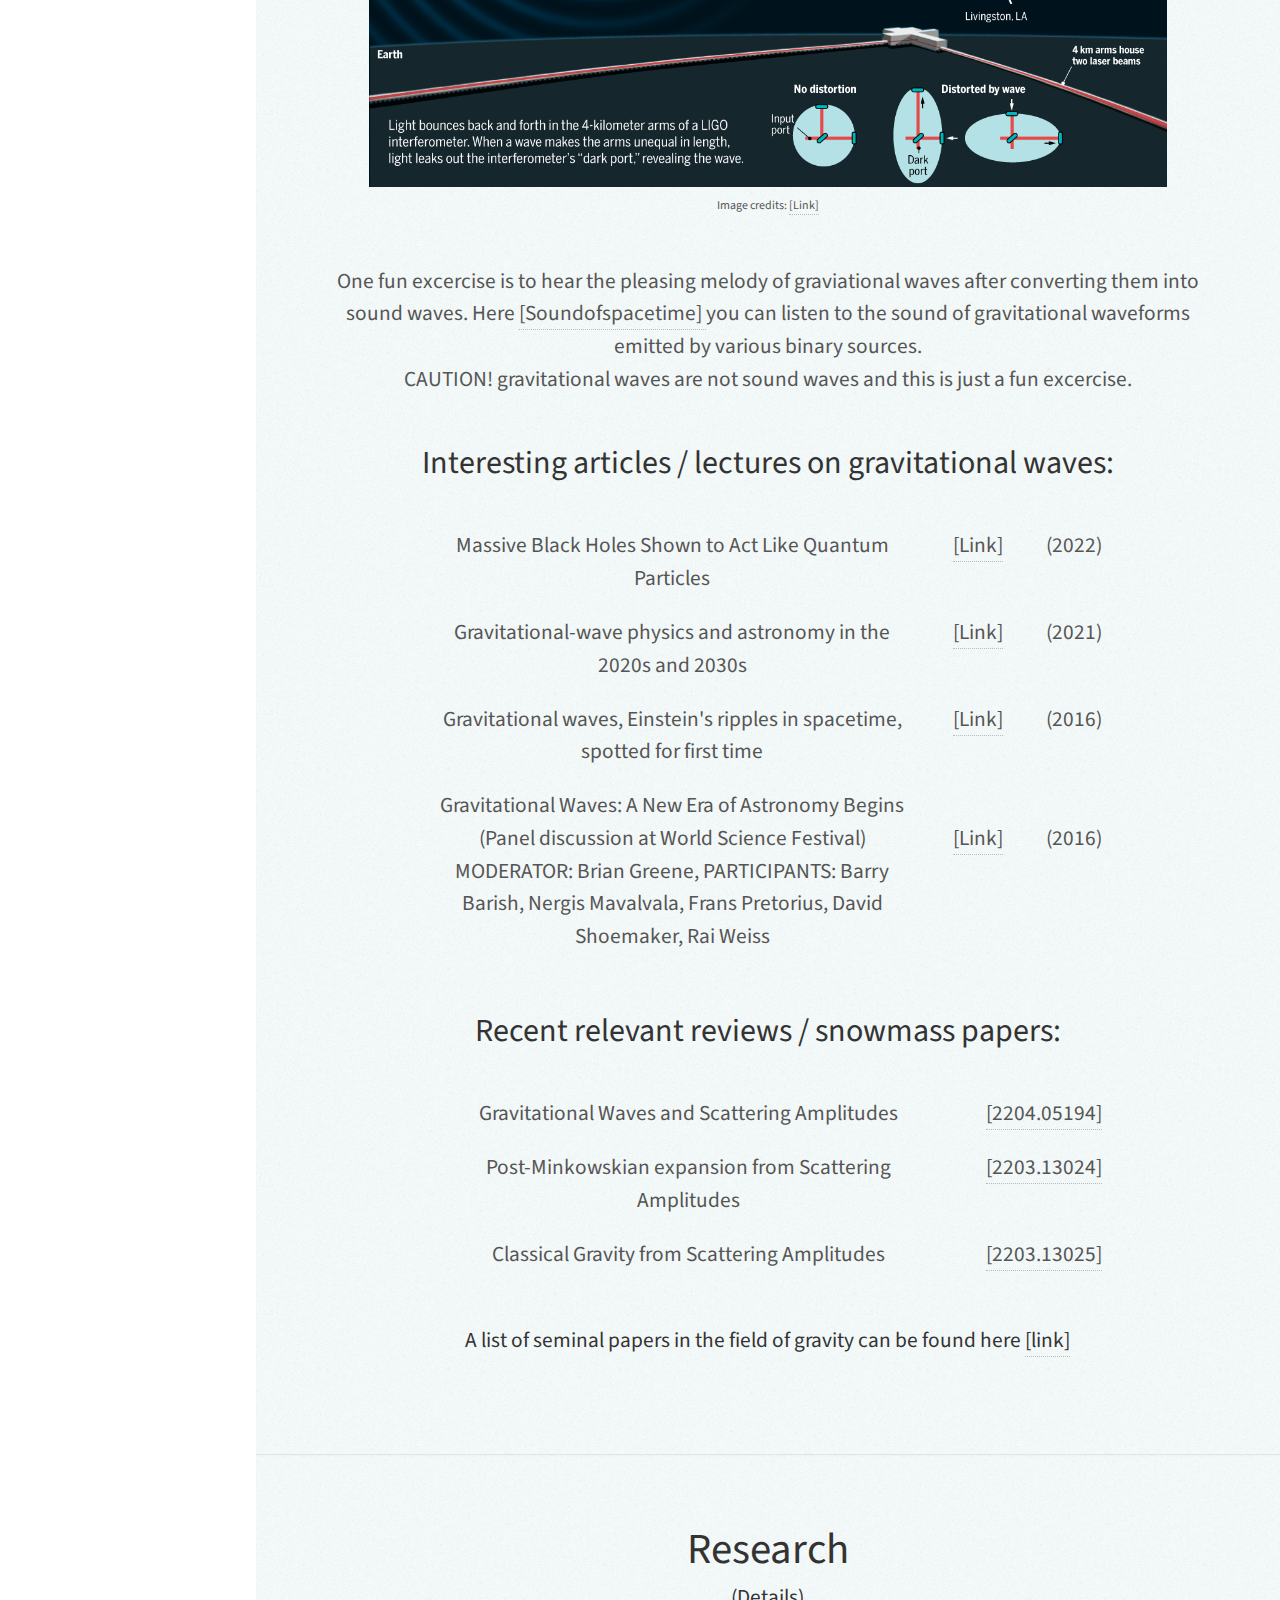
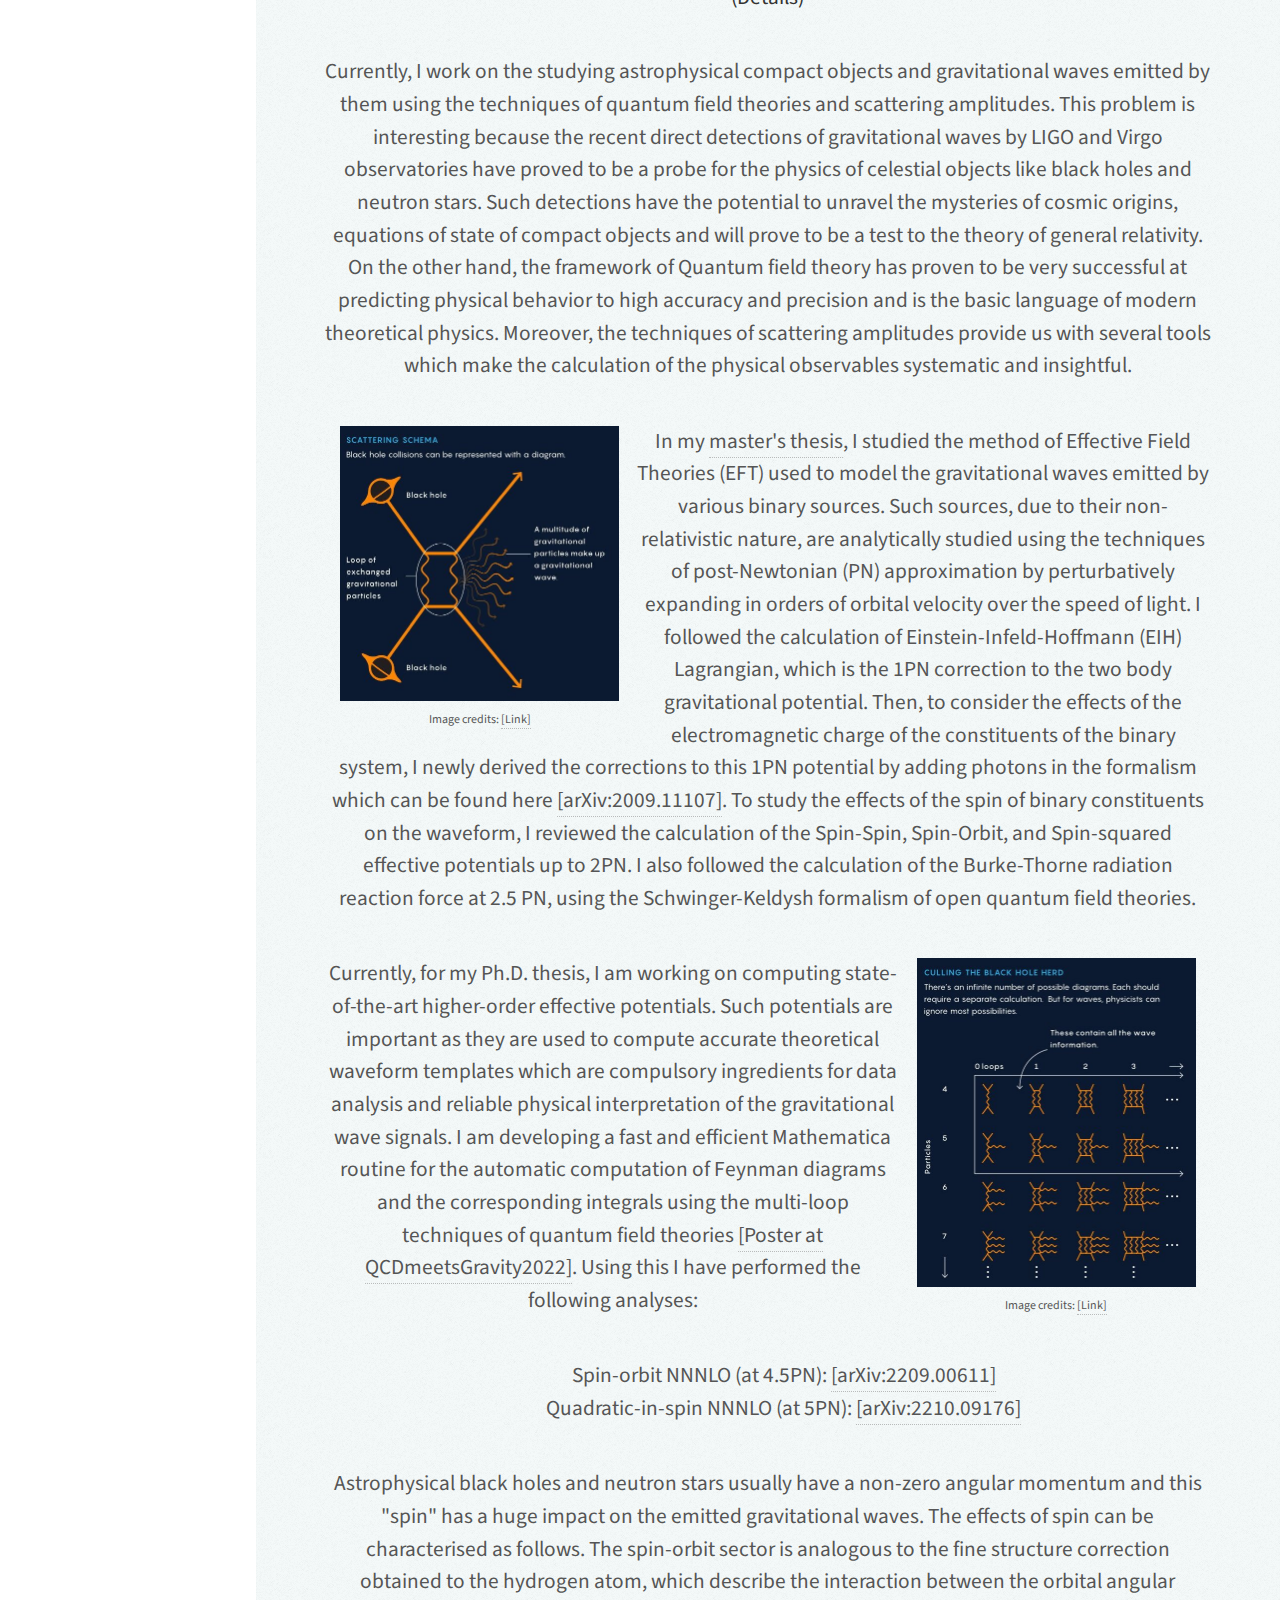
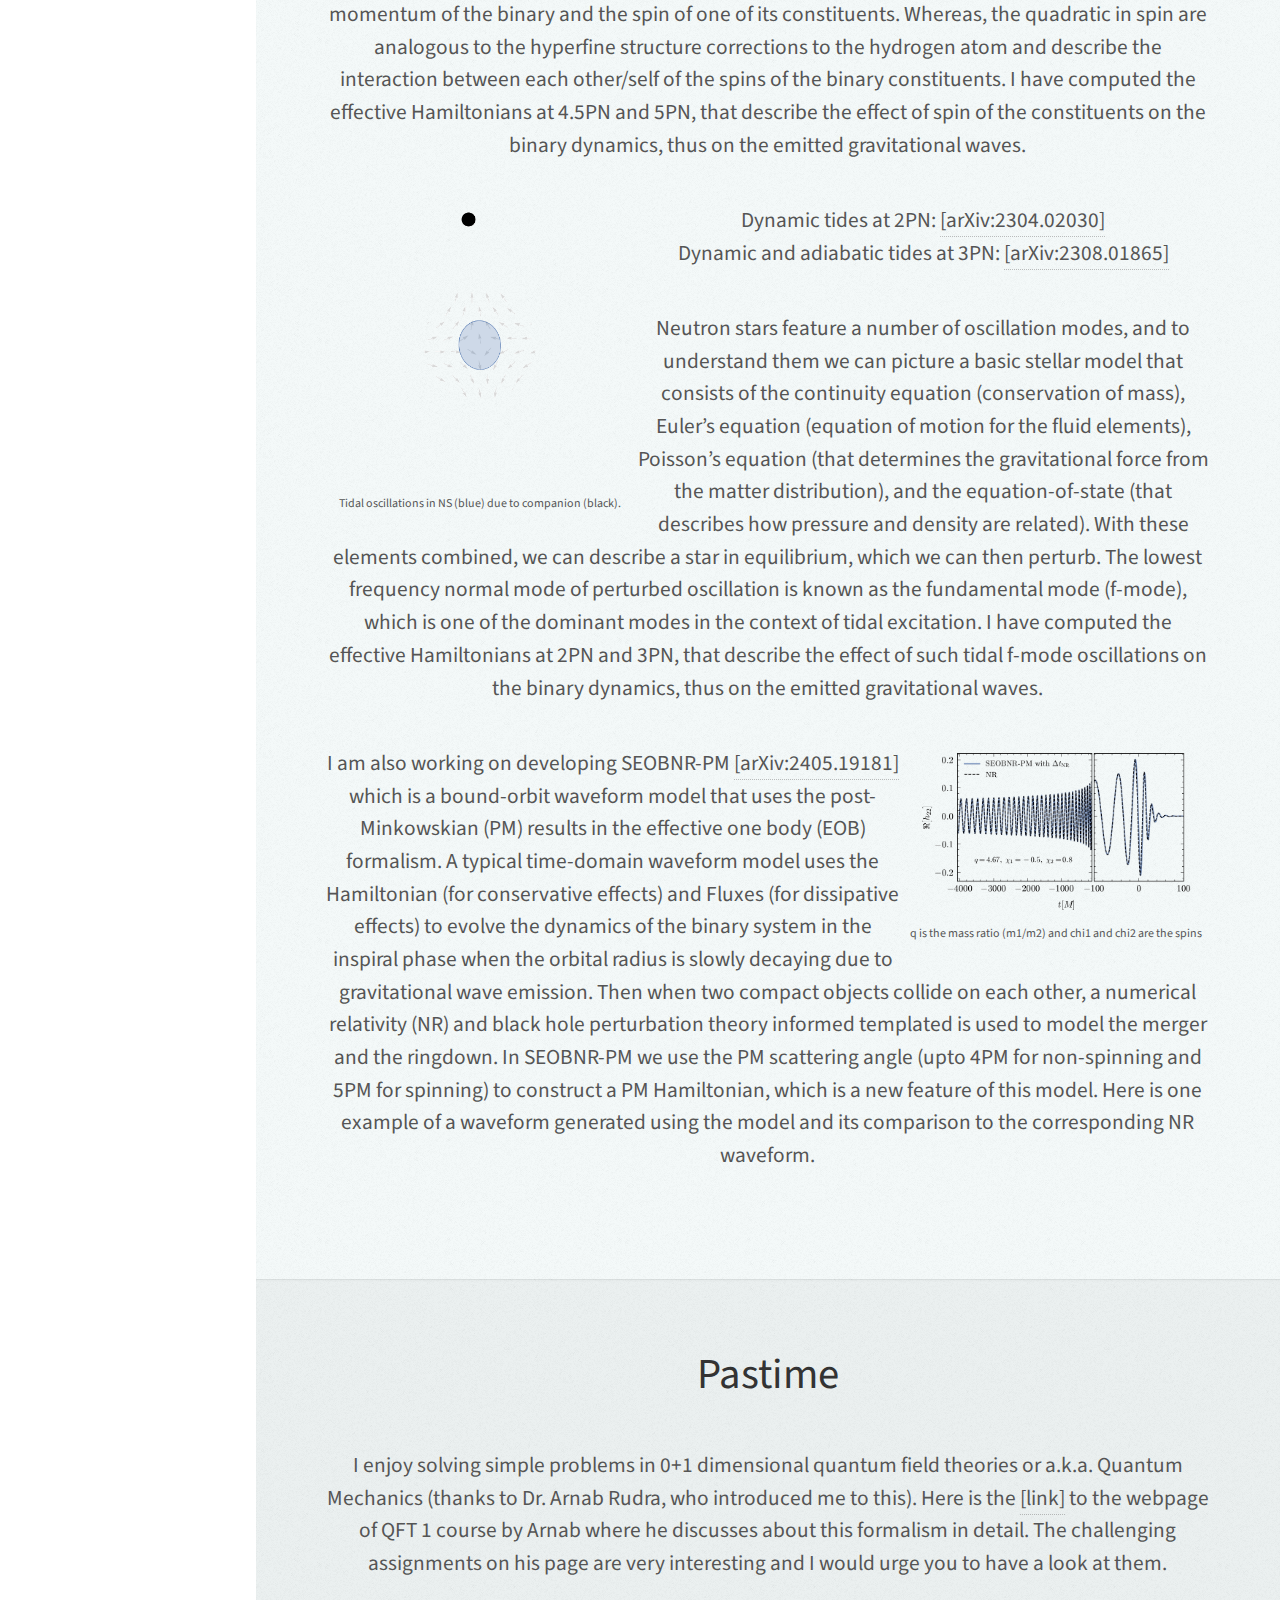
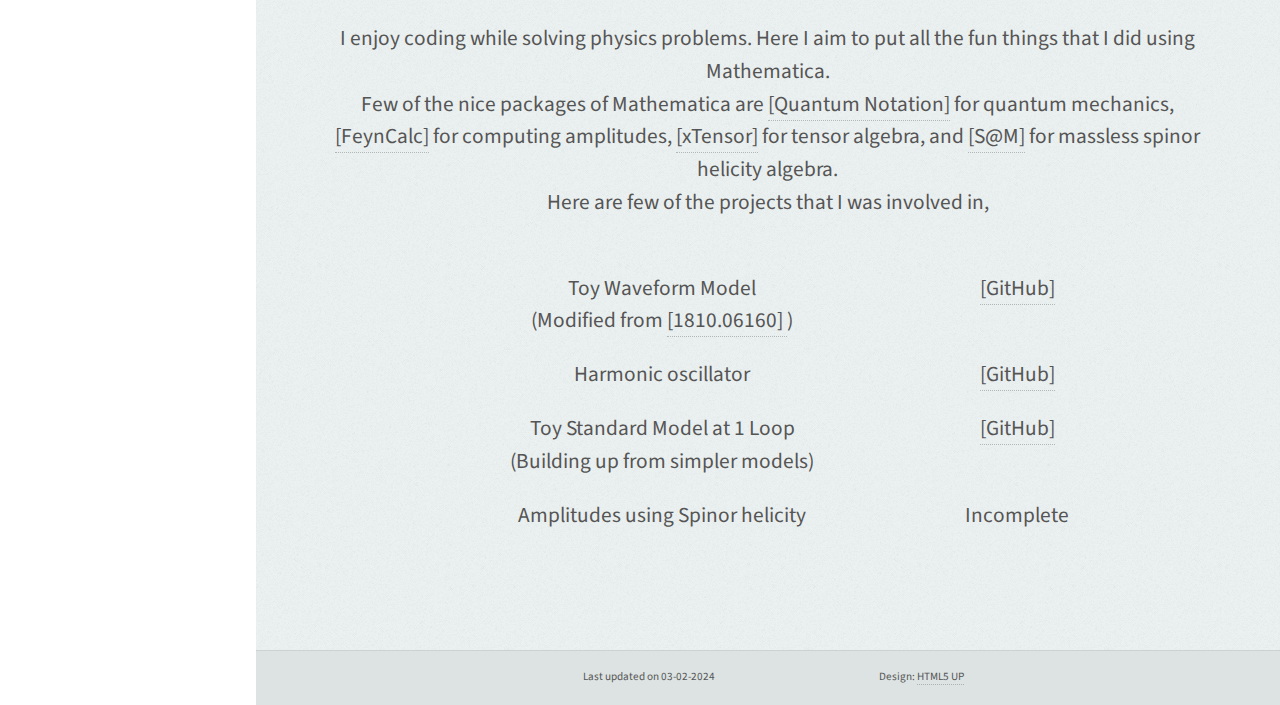
==== commit bb5b4d4e: "added my image" ====
--- a/index.html
+++ b/index.html
@@ -25,7 +25,7 @@
       <div class="top">
 	<!-- Logo -->
 	<div id="logo">
-	  <!-- <span class="image avatar48"><img src="images/avatar.jpg" alt="" /></span> -->
+	  <span class="image avatar60"><img src="images/photo.jpg" alt="" /></span>
 	  <h1 id="title">Raj Patil</h1>
 	  <!-- <h1 id="title">(राज पाटिल)</h1> -->
 	  <p>Ph.D. student</p>
--- a/assets/css/main.css
+++ b/assets/css/main.css
@@ -1771,15 +1771,15 @@
 			width: 100%;
 		}
 
-		.image.avatar48 {
-			width: 48px;
-			height: 48px;
+		.image.avatar60 {
+			width: 60px;
+			height: 60px;
 			background: #f00;
 		}
 
-			.image.avatar48 img {
-				width: 48px;
-				height: 48px;
+			.image.avatar60 img {
+				width: 60px;
+				height: 60px;
 			}
 
 		.image.fit {
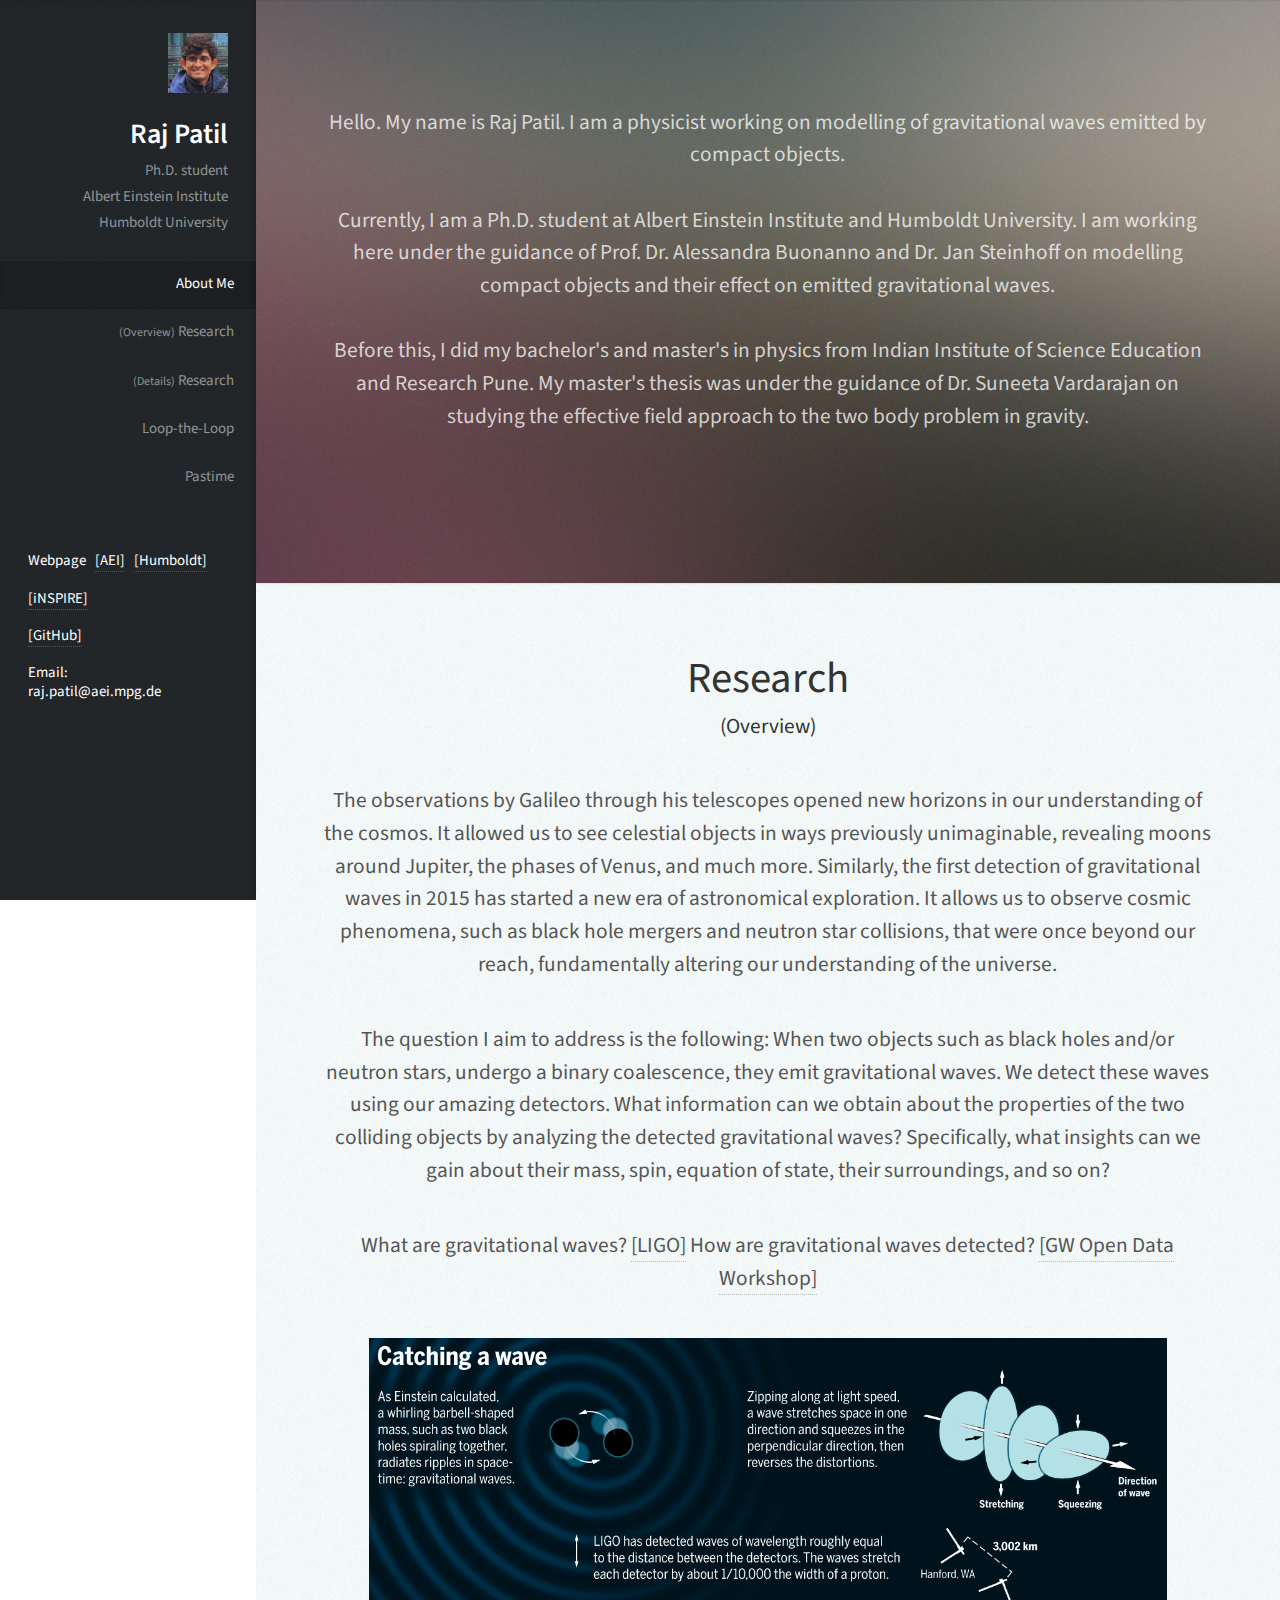
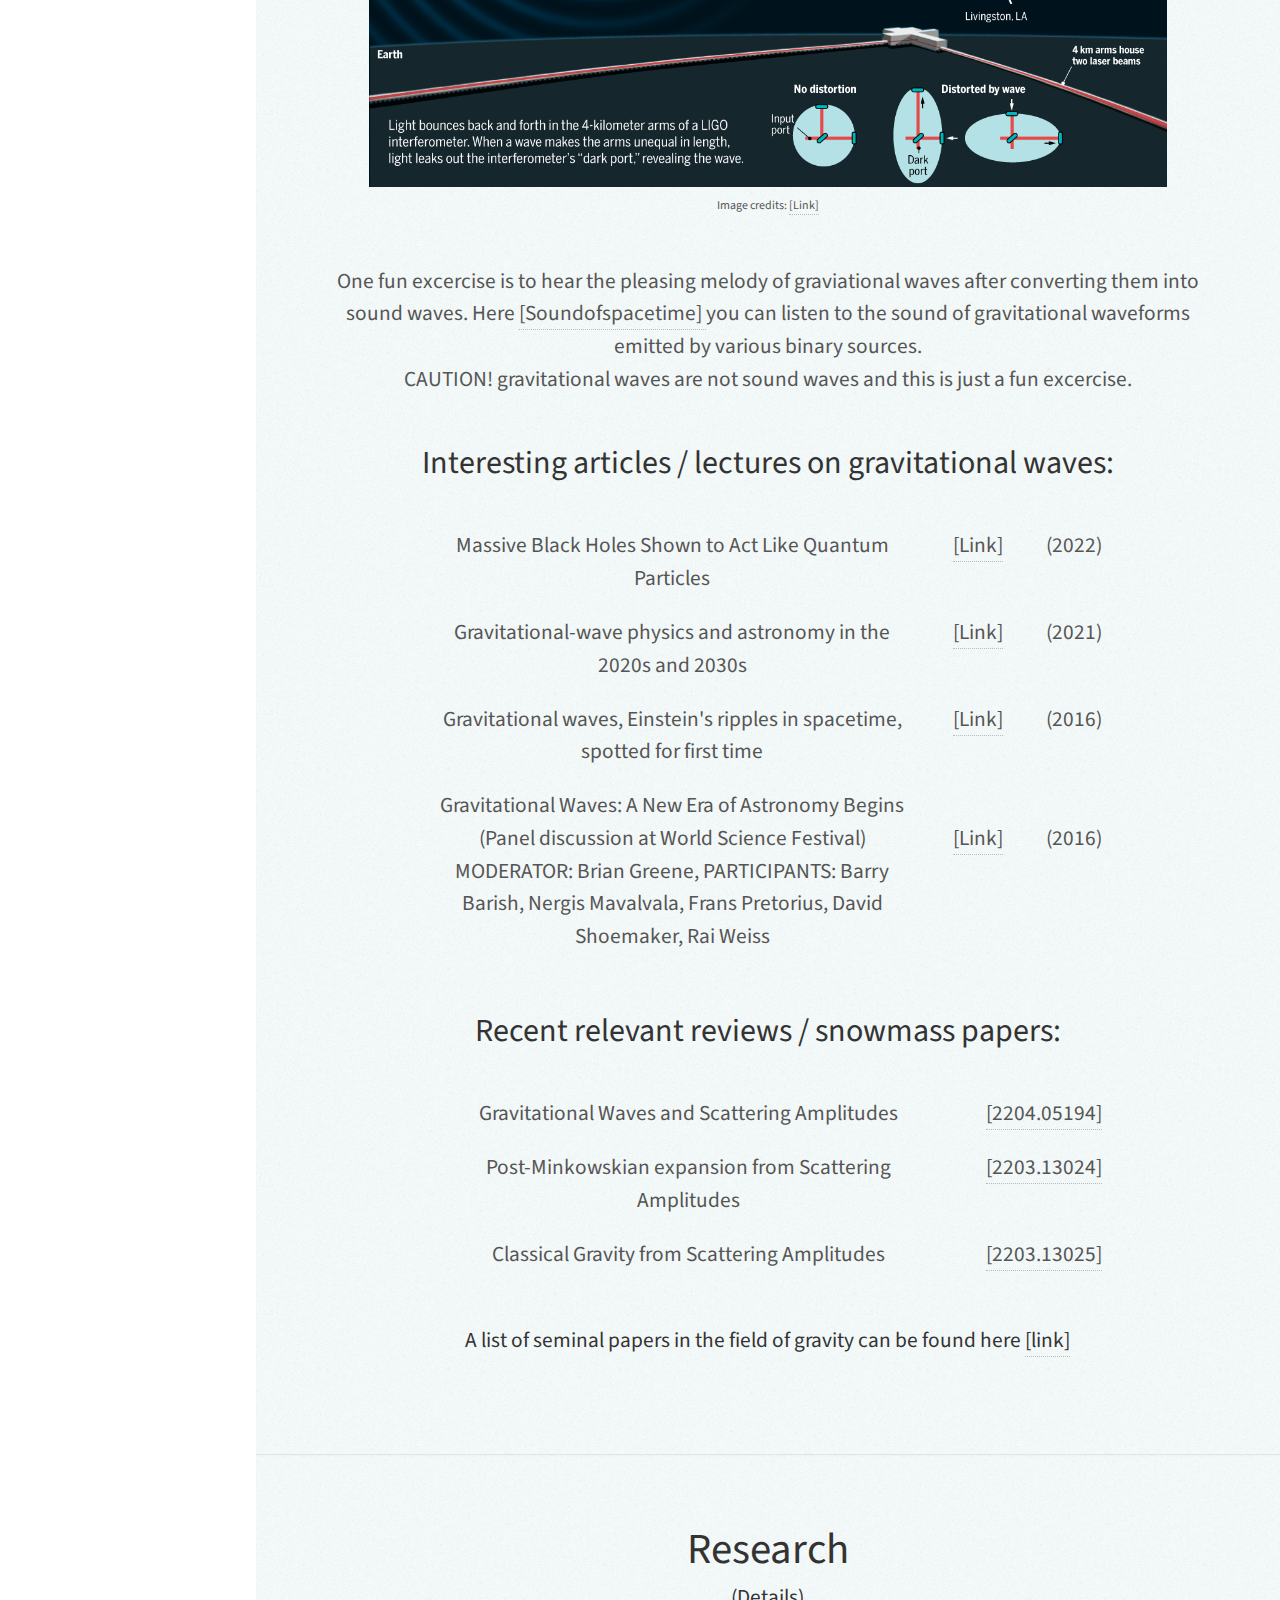
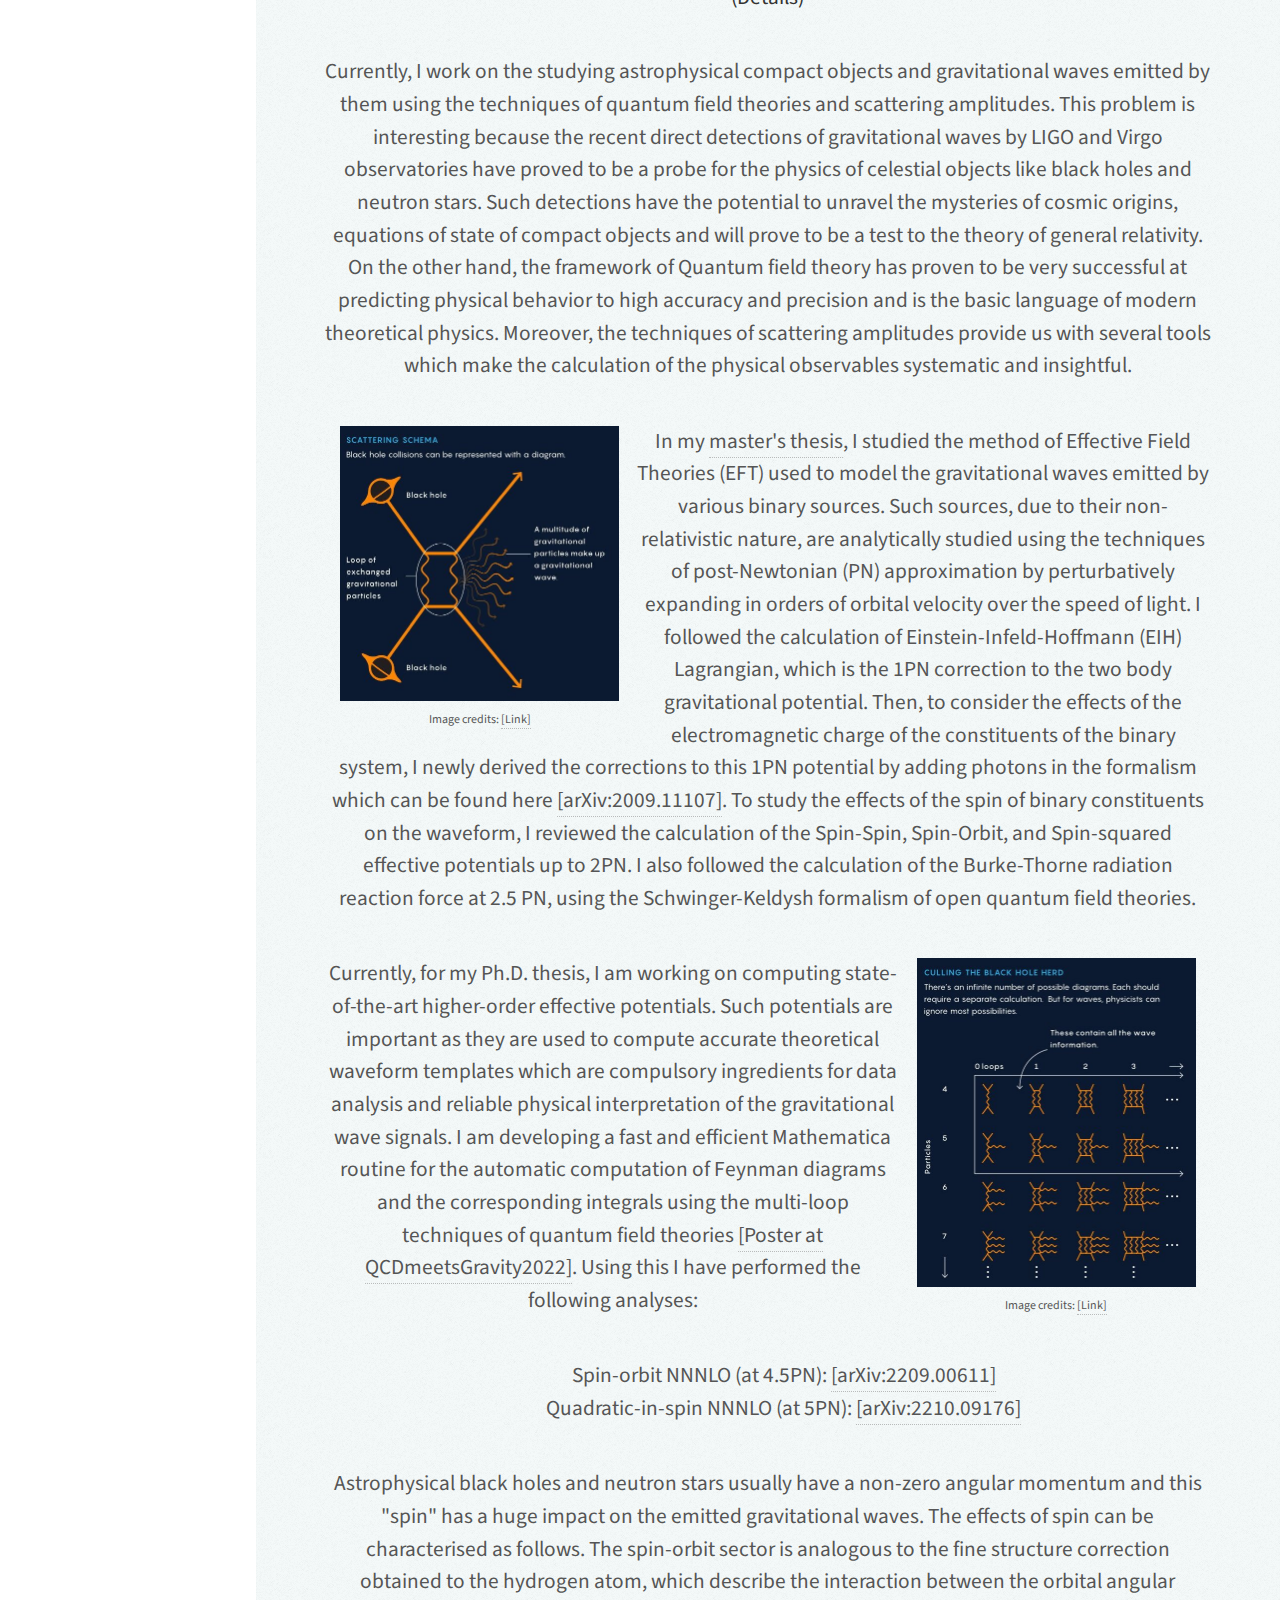
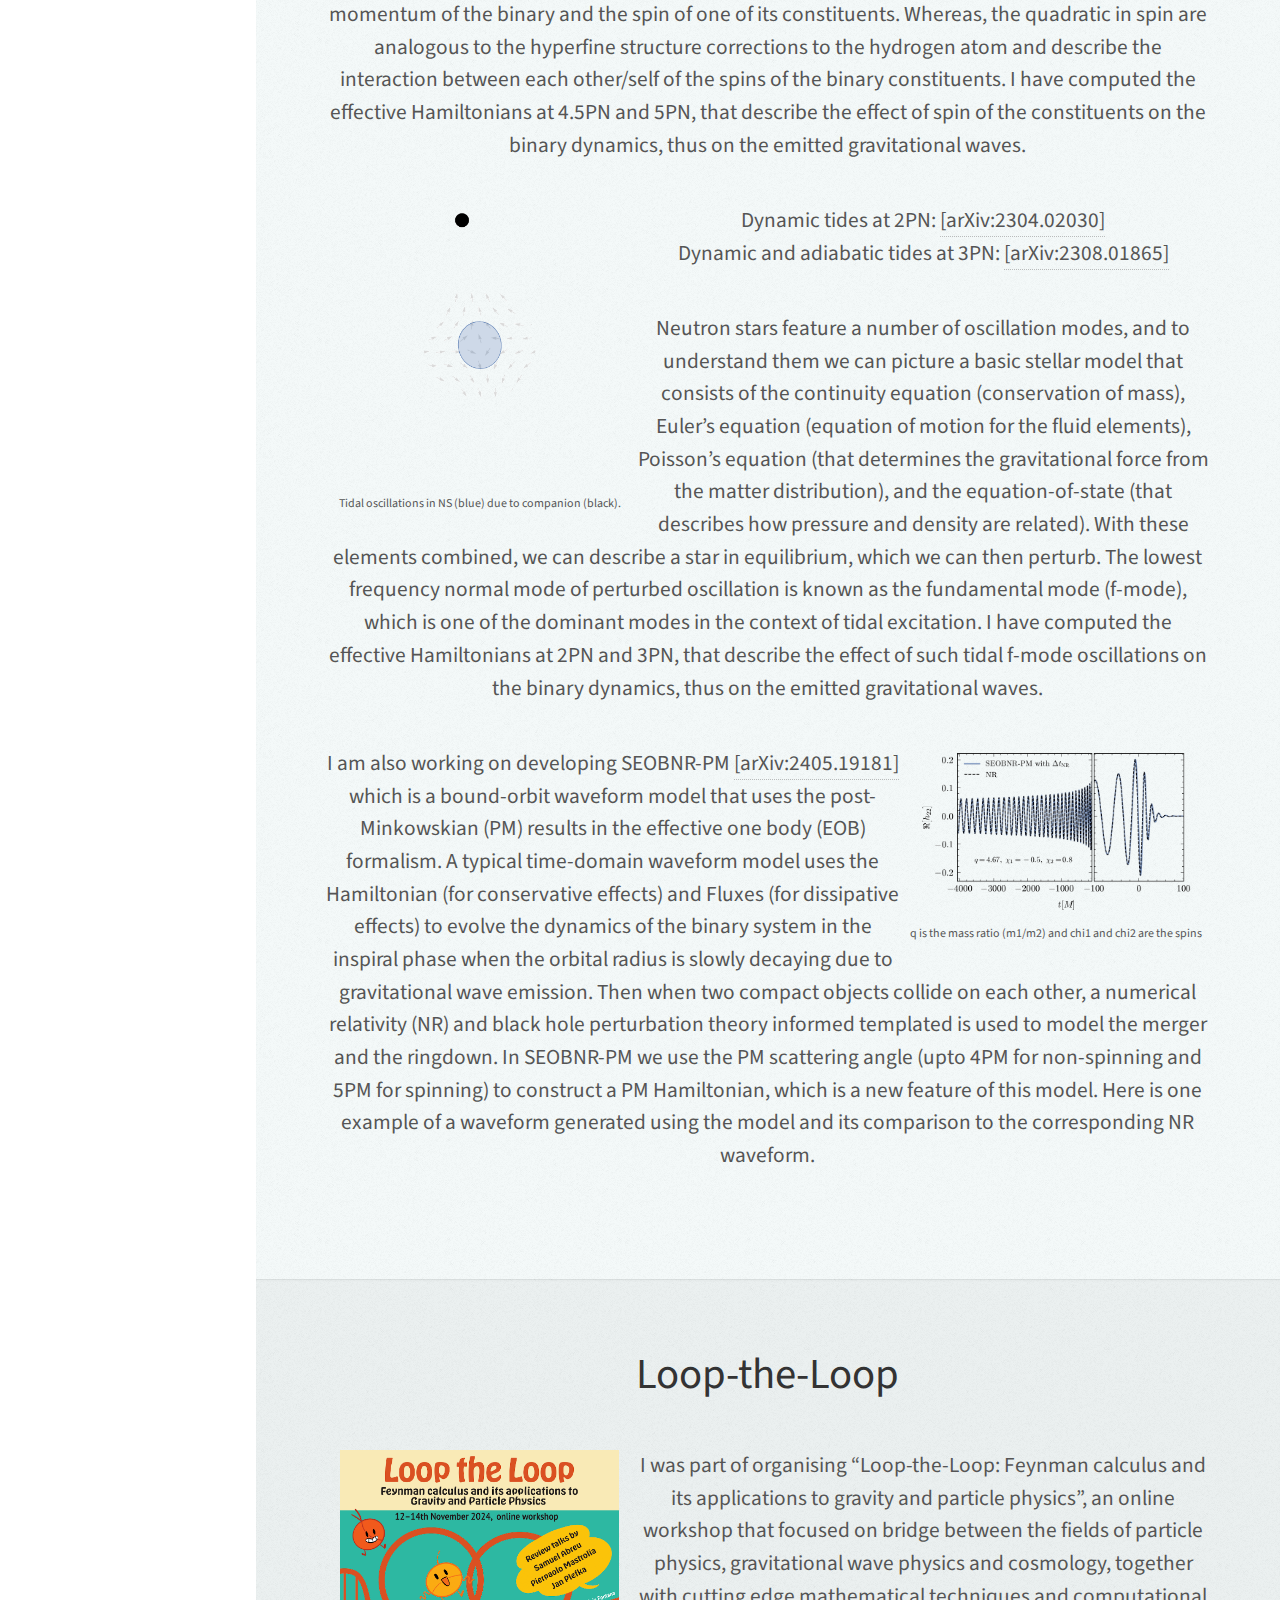
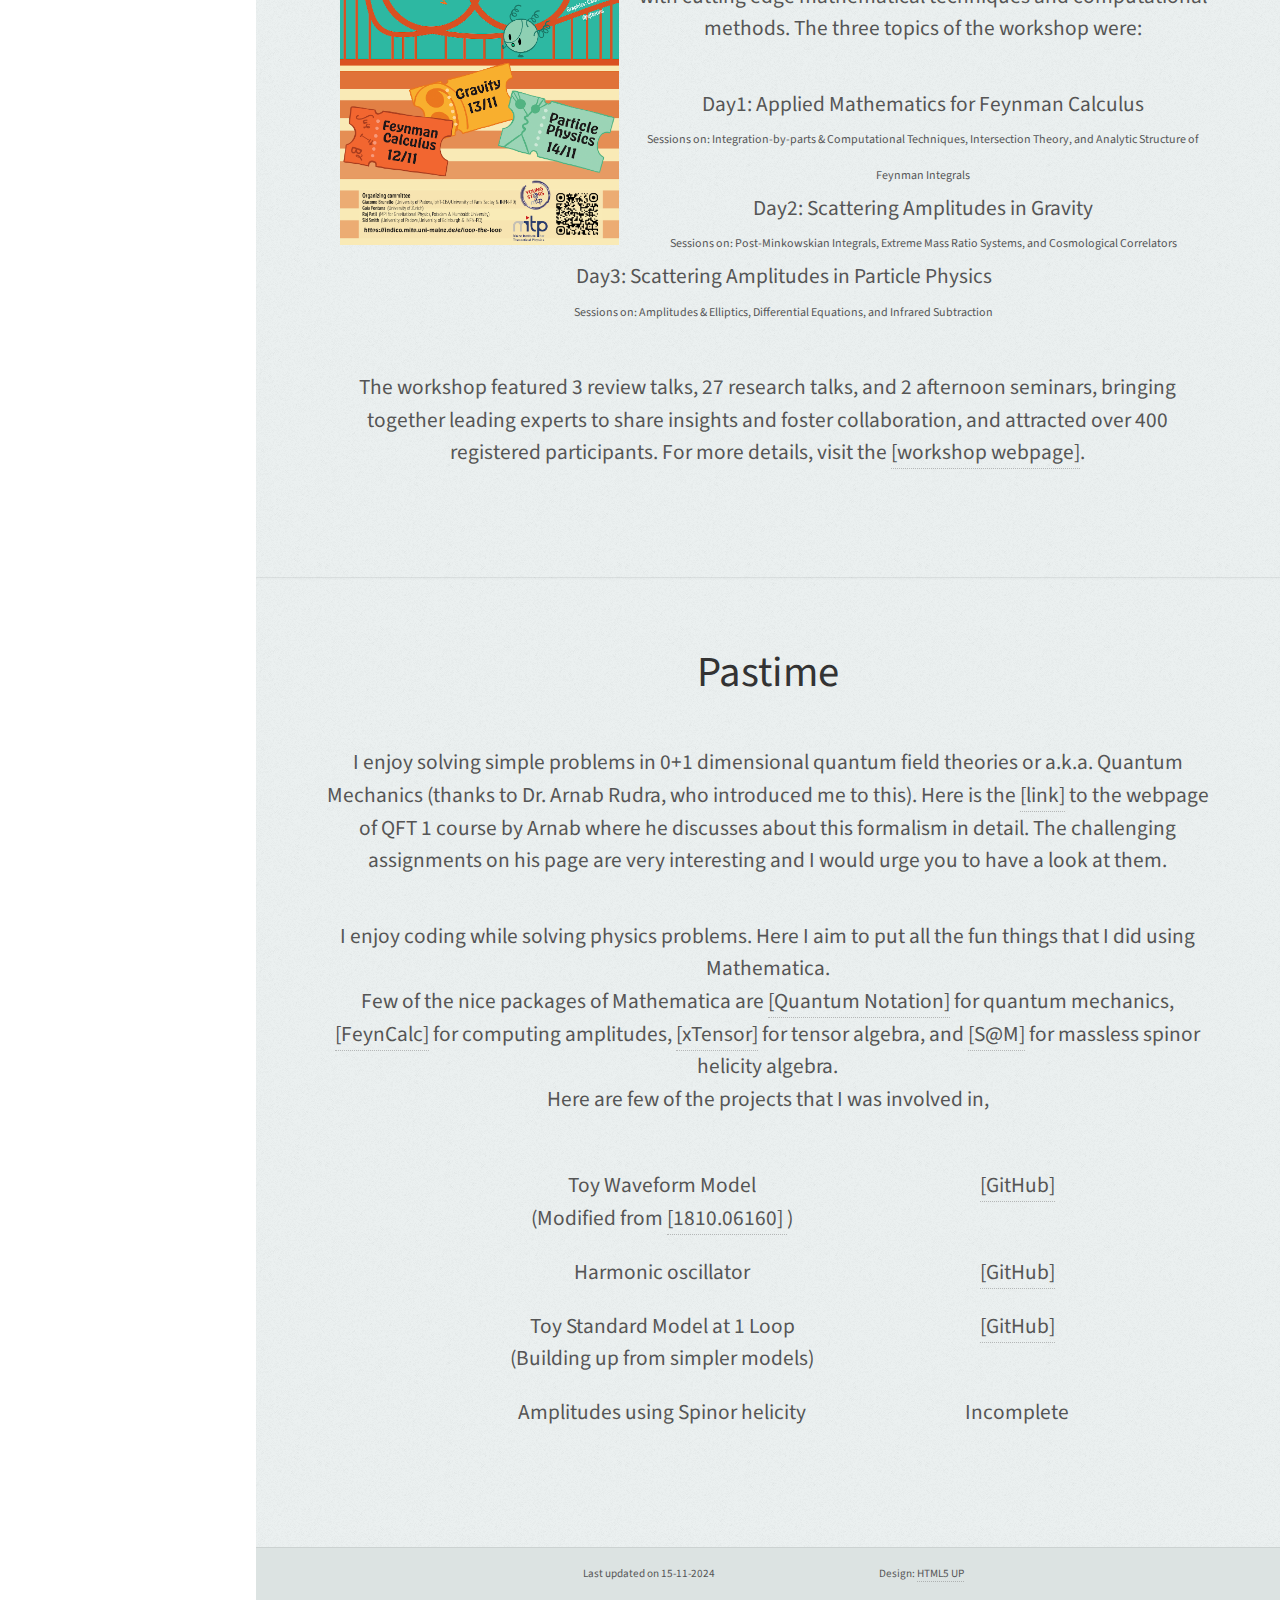
==== commit 2bd21a52: "added section on loop-the-loop" ====
--- a/index.html
+++ b/index.html
@@ -38,7 +38,8 @@
 	    <li><a href="#top" id="top-link">About Me</a></li>
 	    <li><a href="#researchgeneral" id="research-link"> <font style="font-size:12px;">(Overview)</font> Research </a></li>
 	    <li><a href="#research" id="research-link"> <font style="font-size:12px;">(Details)</font> Research </a></li>
-	    <li><a href="#pastime" id="resources-link"> Pastime </a></li>
+	    <li><a href="#looptheloop" id="resources-link"> Loop-the-Loop </a></li>
+		<li><a href="#pastime" id="resources-link"> Pastime </a></li>
 	    <!-- <li><a href="#test" id="test-link">test</a></li>  -->
 	  </ul>
 	</nav>
@@ -259,7 +260,50 @@
       </div>
 	  
       </section>
-
+	
+	  <!-- Loop-the-Loop -->
+	<section id="looptheloop" class="three">
+		<div class="container">
+			<header>
+				<h2>Loop-the-Loop</h2>
+			</header>
+
+			<div id="floatedL">
+				<figure>
+				  <img class="image fit" src="./images/loop-the-loop-poster.png" />
+				</figure>
+			</div>
+
+			<p> I was part of organising “Loop-the-Loop: Feynman calculus and its applications to gravity and particle physics”, an online workshop that focused on bridge between the fields of particle physics, gravitational wave physics and cosmology, together with cutting edge mathematical techniques and computational methods. The three topics of the workshop were:
+				<ul style="list-style: none;">
+					<li>Day1: Applied Mathematics for Feynman Calculus <br> 
+						<font style="font-size:12px;">
+						Sessions on: Integration-by-parts & Computational Techniques, 
+						Intersection Theory, and
+						Analytic Structure of Feynman Integrals </font>
+					</li>
+					<li>Day2: Scattering Amplitudes in Gravity <br>
+						<font style="font-size:12px;">
+							Sessions on: Post-Minkowskian Integrals,
+							Extreme Mass Ratio Systems, and 
+							Cosmological Correlators
+						
+						</font>
+					</li>
+					<li>Day3: Scattering Amplitudes in Particle Physics <br>
+						<font style="font-size:12px;">
+							Sessions on: Amplitudes & Elliptics, 
+							Differential Equations, and 
+							Infrared Subtraction
+						</font>
+					</li>
+				</ul>
+				The workshop featured 3 review talks, 27 research talks, and 2 afternoon seminars, bringing together leading experts to share insights and foster collaboration, and attracted over 400 registered participants.
+				For more details, visit the <a href="https://indico.mitp.uni-mainz.de/event/423/" target="_blank"> [workshop webpage]</a>.
+			</p>
+		</div>
+
+	</section>
       <!-- Pastime -->
       <section id="pastime" class="three">
 	<div class="container">
@@ -327,7 +371,7 @@
       <!-- Copyright -->
       <ul class="copyright">
 	<li>
-	  Last updated on 03-02-2024
+	  Last updated on 15-11-2024
 	  &nbsp;&nbsp;&nbsp;&nbsp;&nbsp;&nbsp;&nbsp;&nbsp;
 	  &nbsp;&nbsp;&nbsp;&nbsp;&nbsp;&nbsp;&nbsp;&nbsp;
 	  &nbsp;&nbsp;&nbsp;&nbsp;&nbsp;&nbsp;&nbsp;&nbsp;
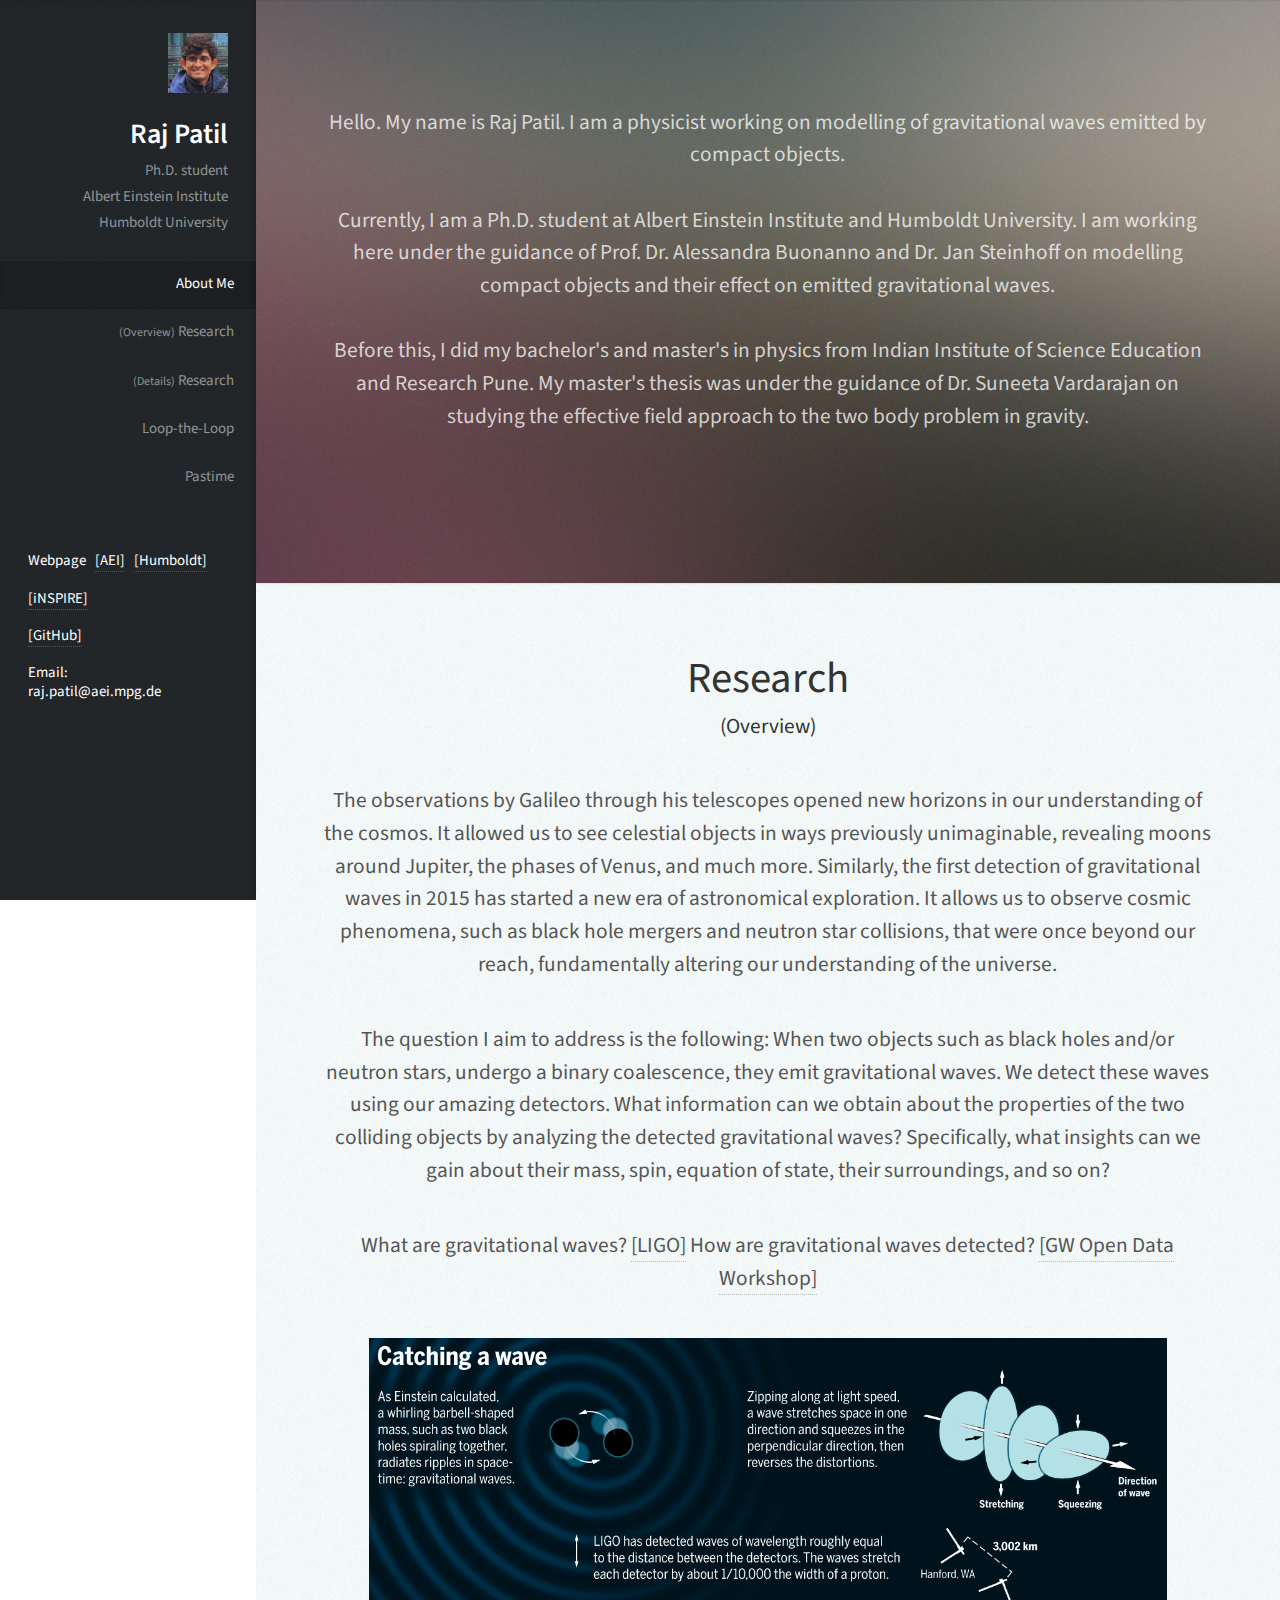
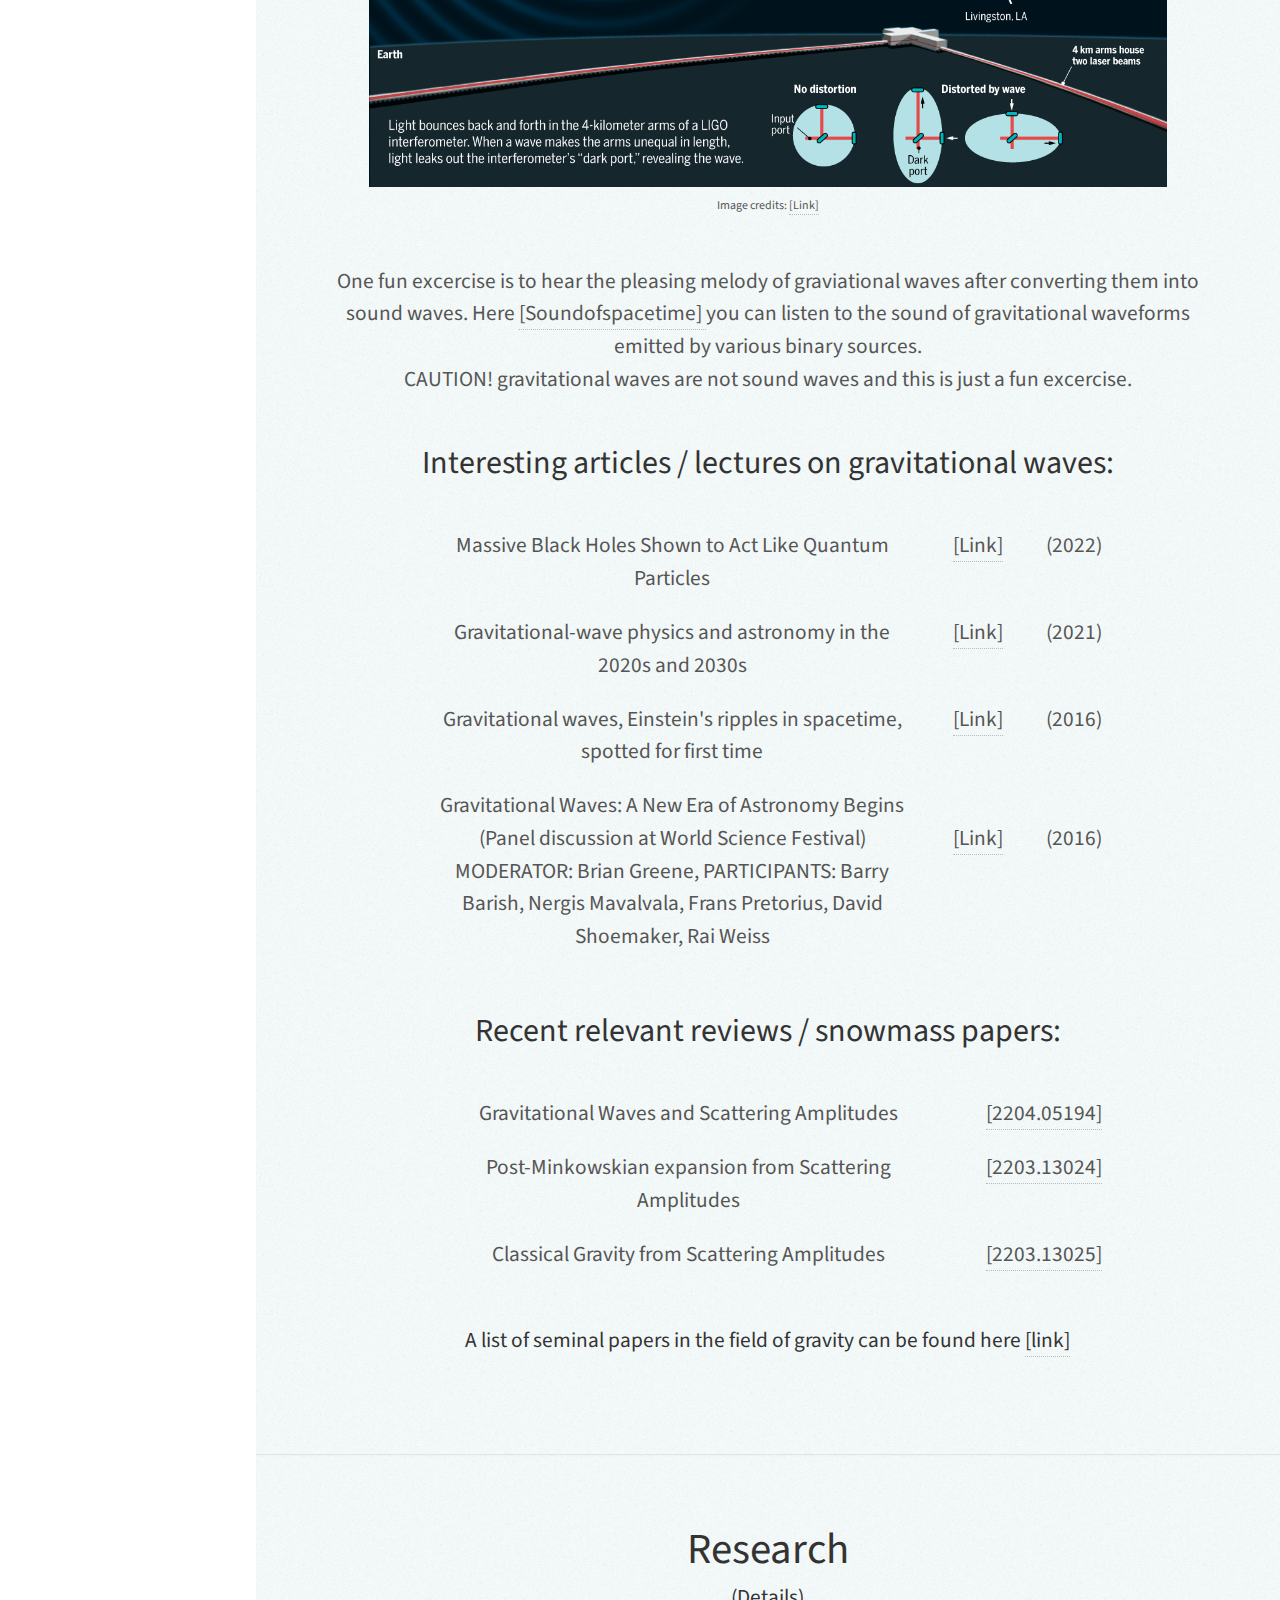
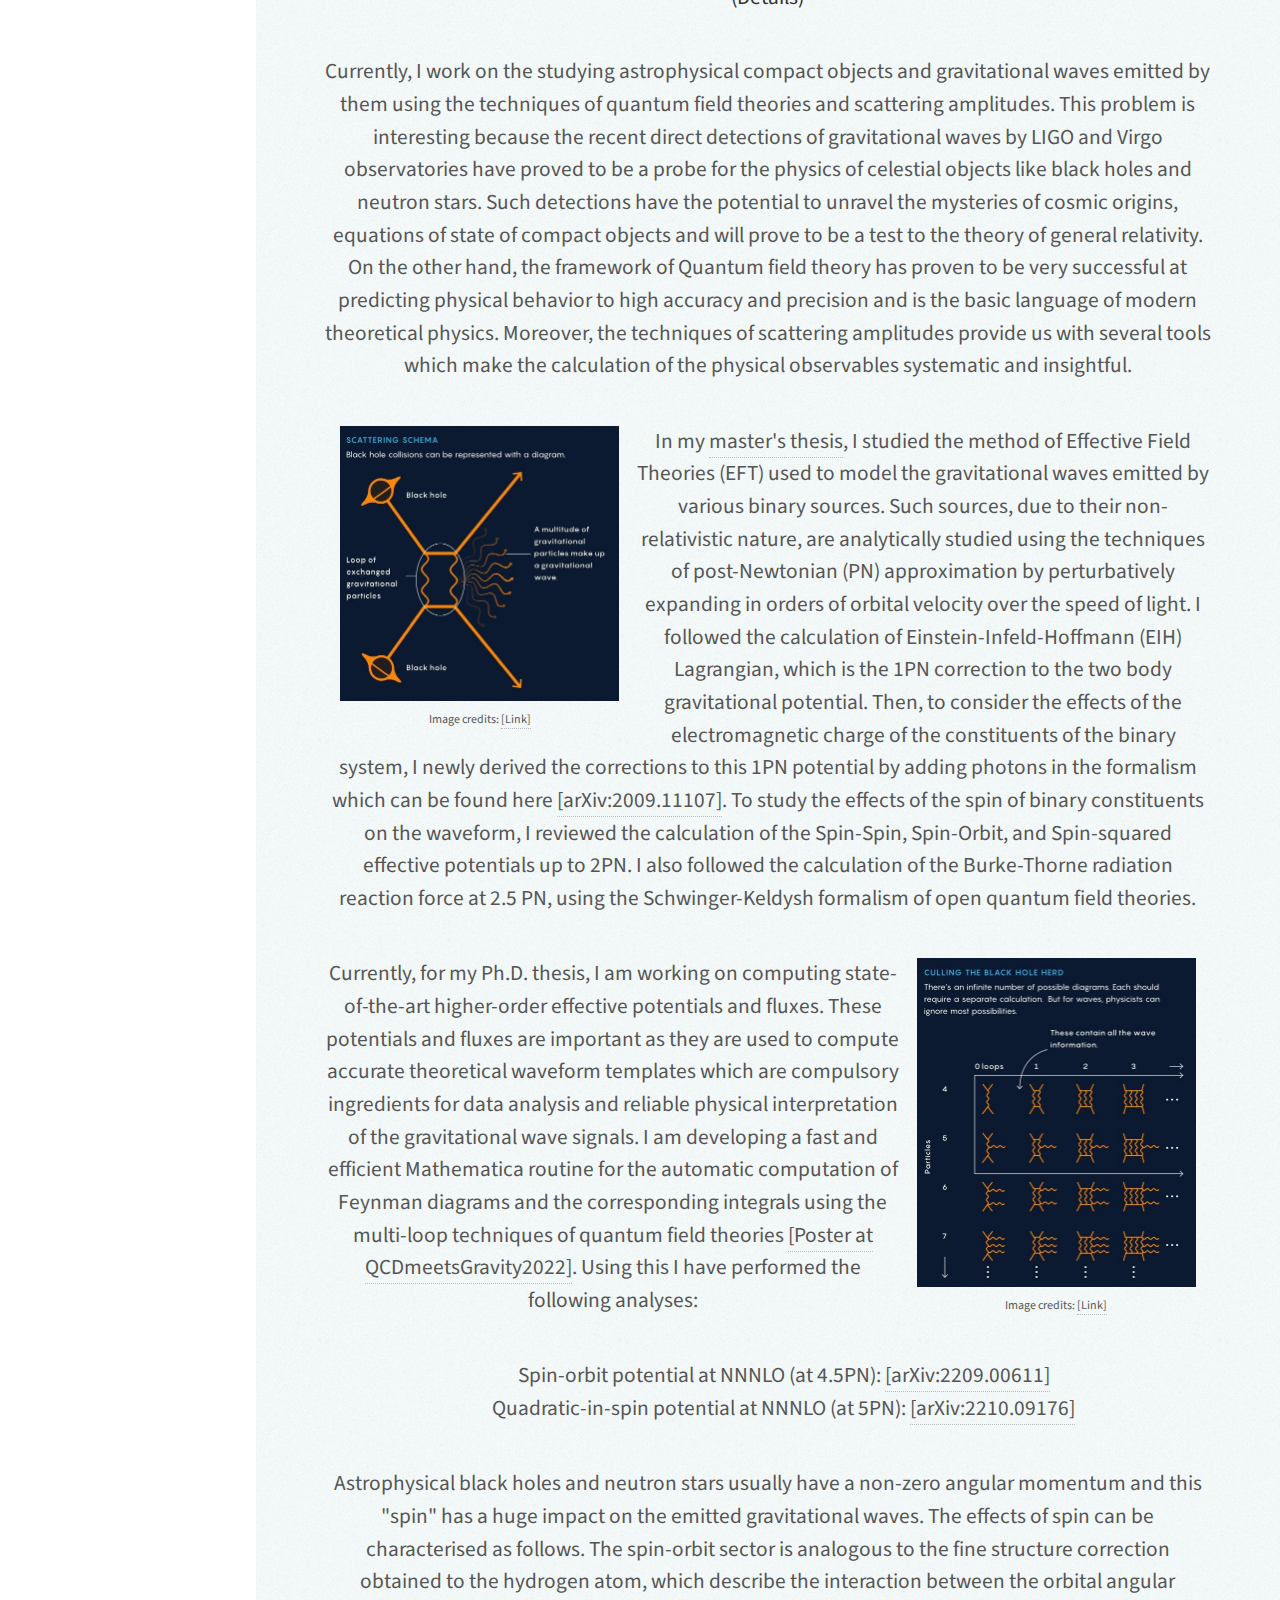
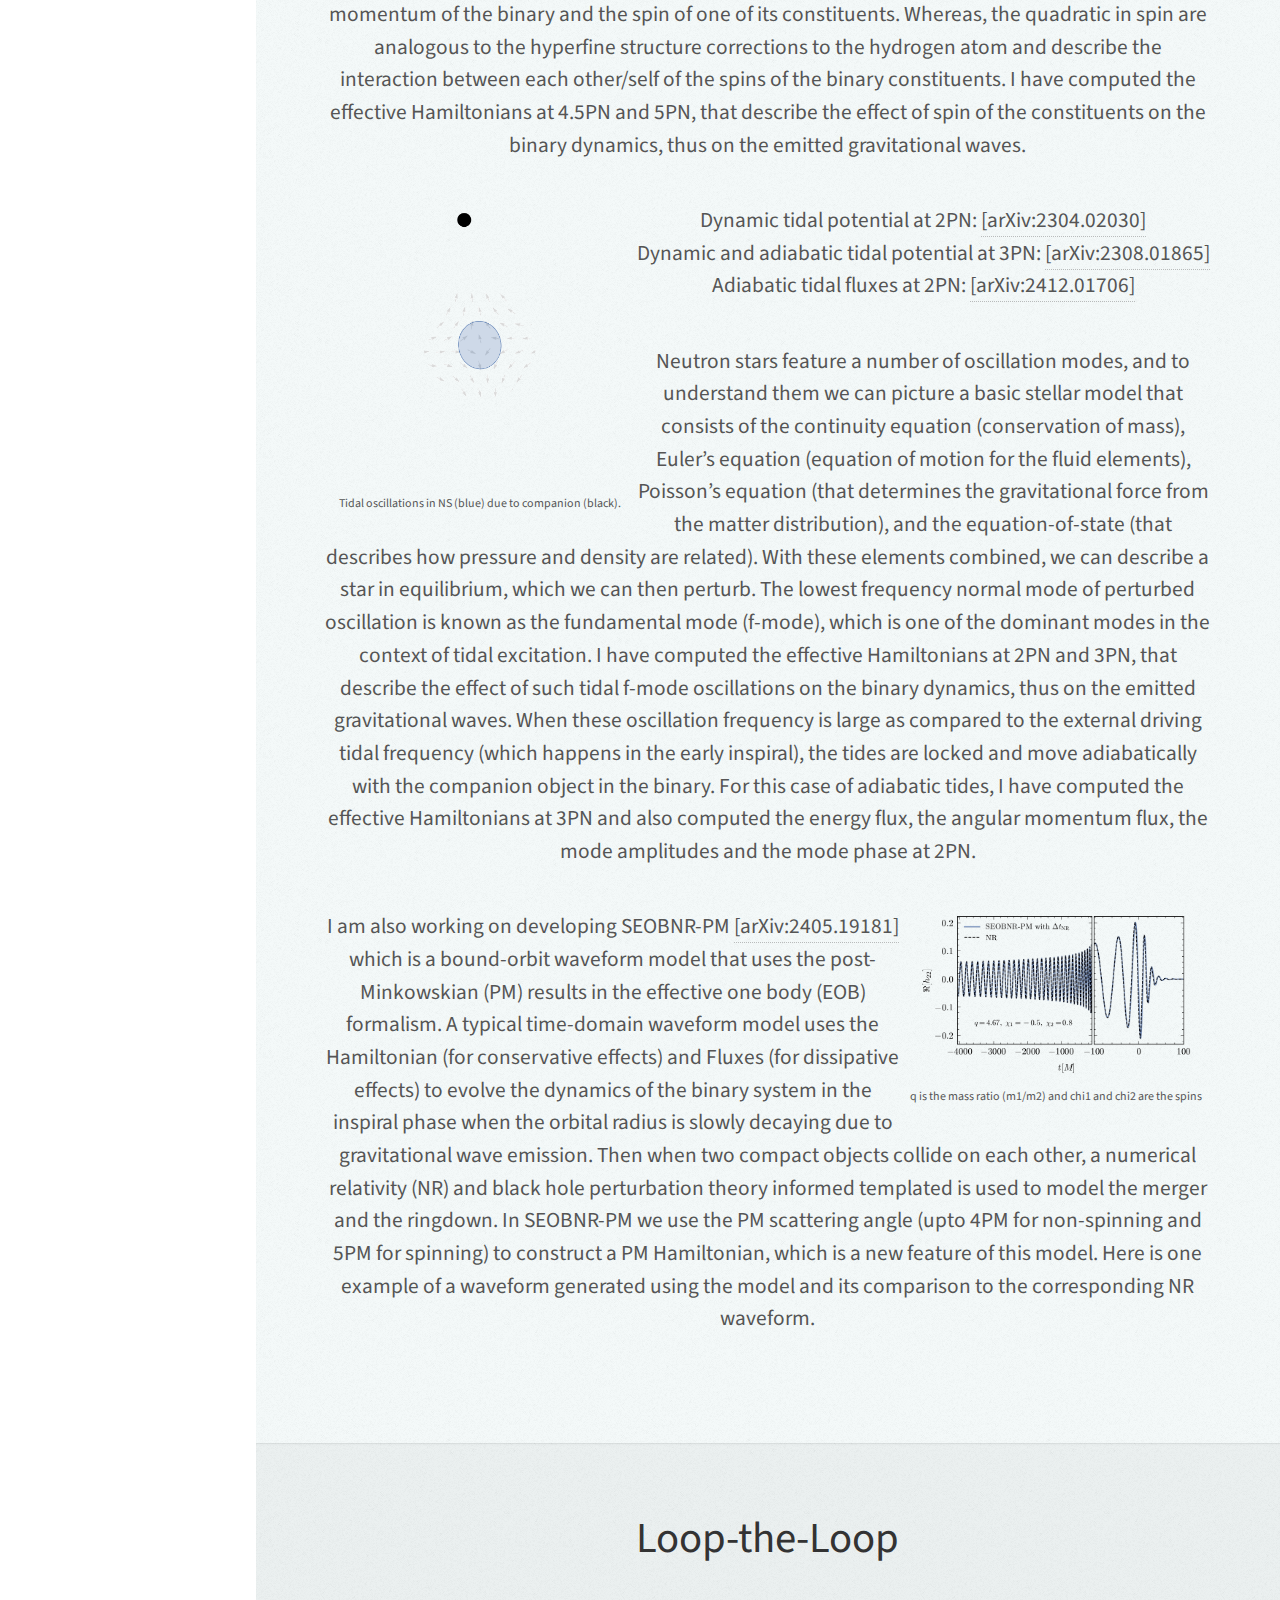
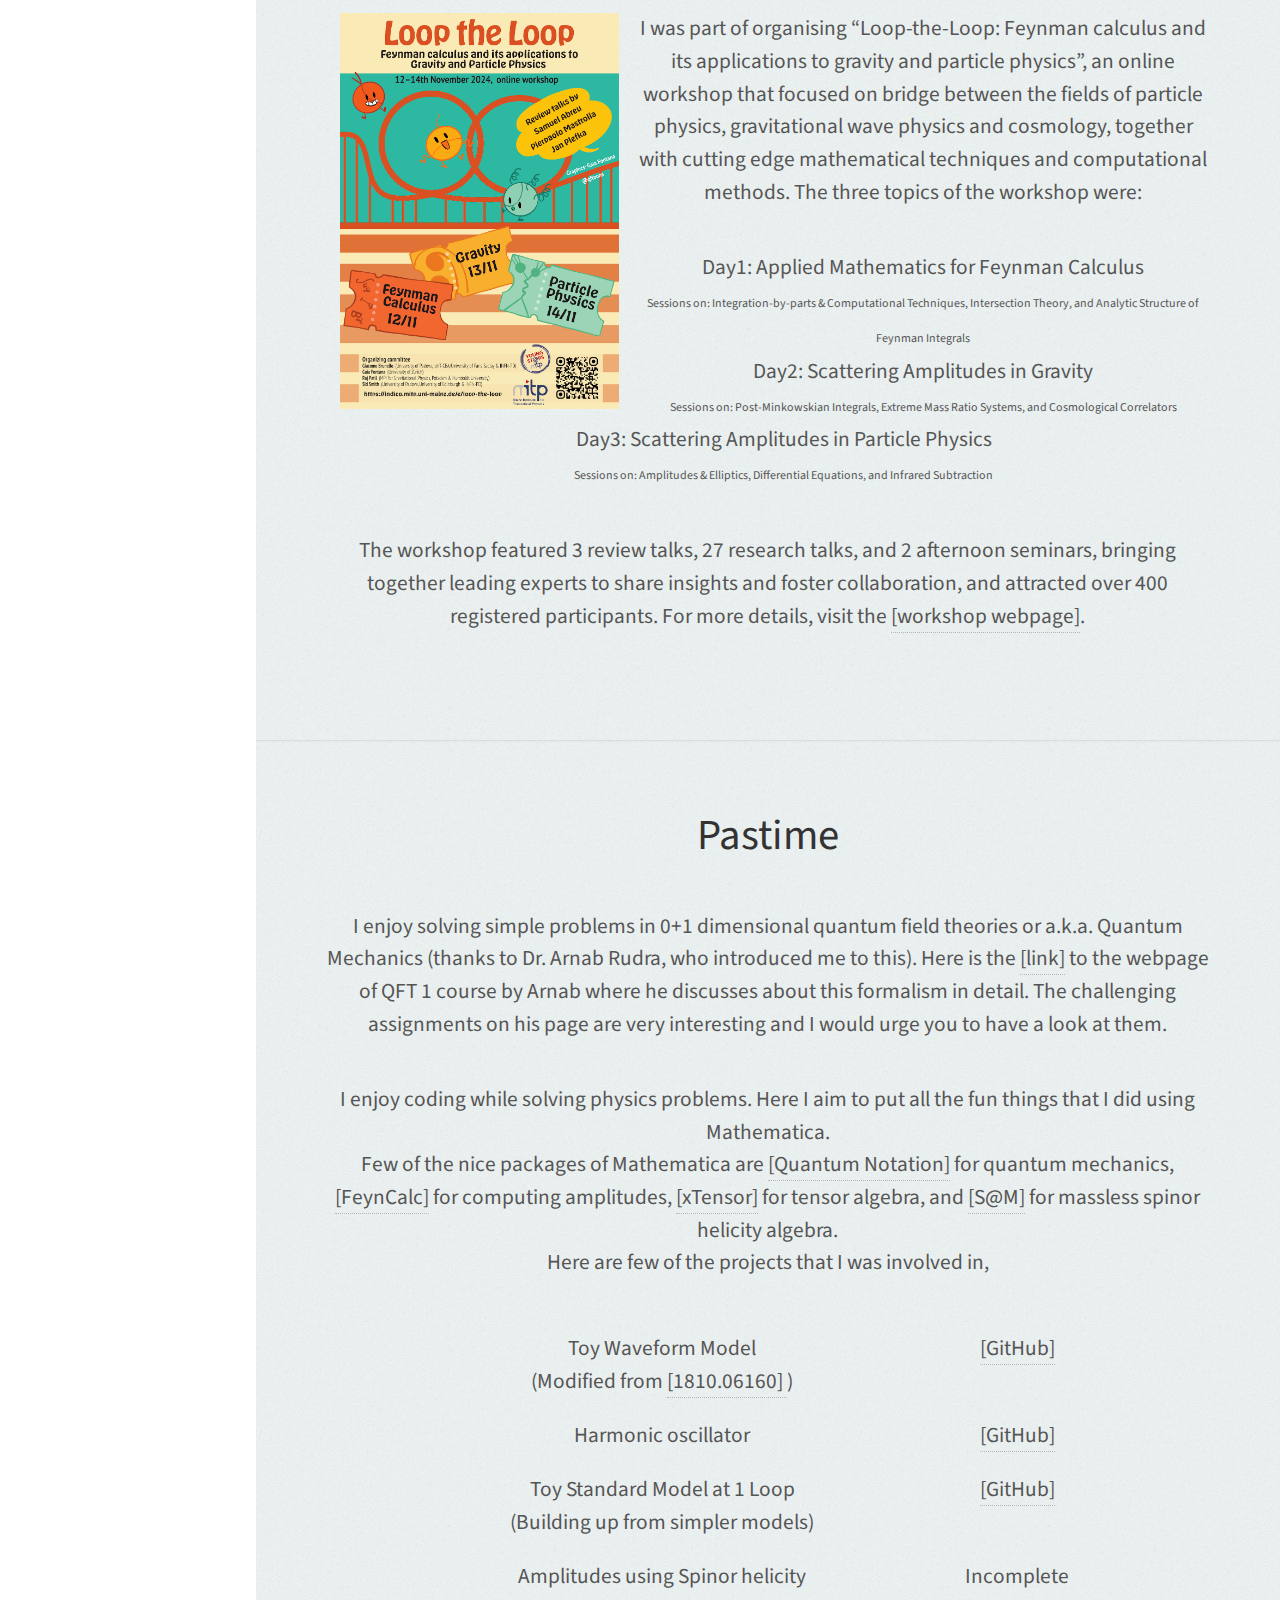
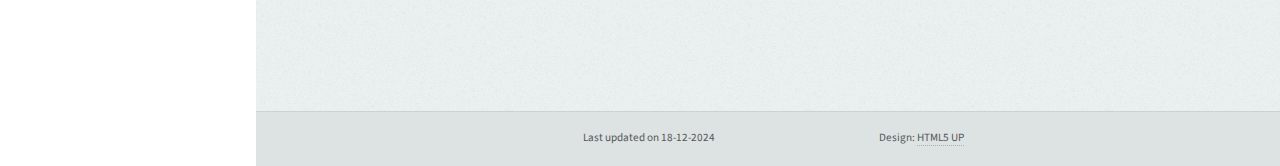
==== commit 4d8cacab: "added the flux paper" ====
--- a/index.html
+++ b/index.html
@@ -206,7 +206,7 @@
 	  </div>
 	  <p>Currently, for my Ph.D. thesis, I am working
 	    <!-- with Dr. Manoj Mandal, Prof. Dr. Pierpaolo Mastrolia, and Dr. Jan Steinhoff -->
-	    on computing state-of-the-art higher-order effective potentials. Such potentials are important as they are used to compute accurate theoretical waveform templates which are compulsory ingredients for data analysis and reliable physical interpretation of the gravitational wave signals. I am developing a fast and efficient Mathematica routine for the automatic computation of Feynman diagrams and the corresponding integrals using the multi-loop techniques of quantum field theories <a href="https://indico.phys.ethz.ch/event/22/timetable/#60-spinning-compact-objects-us" target="_blank">[Poster at QCDmeetsGravity2022]</a>. Using this I have performed the following analyses: 
+	    on computing state-of-the-art higher-order effective potentials and fluxes. These potentials and fluxes are important as they are used to compute accurate theoretical waveform templates which are compulsory ingredients for data analysis and reliable physical interpretation of the gravitational wave signals. I am developing a fast and efficient Mathematica routine for the automatic computation of Feynman diagrams and the corresponding integrals using the multi-loop techniques of quantum field theories <a href="https://indico.phys.ethz.ch/event/22/timetable/#60-spinning-compact-objects-us" target="_blank">[Poster at QCDmeetsGravity2022]</a>. Using this I have performed the following analyses: 
 	  </p>
 
 	  <!-- <div id="floatedL"> -->
@@ -217,8 +217,8 @@
 	  <!-- </div> -->
 	  <p>
 	    <ul style="list-style: none;">
-	      <li>Spin-orbit NNNLO (at 4.5PN): <a href="https://arxiv.org/abs/2209.00611" target="_blank"> [arXiv:2209.00611] </a> </li>
-	      <li>Quadratic-in-spin NNNLO (at 5PN): <a href="https://arxiv.org/abs/2210.09176" target="_blank"> [arXiv:2210.09176] </a> </li>
+	      <li>Spin-orbit potential at NNNLO (at 4.5PN): <a href="https://arxiv.org/abs/2209.00611" target="_blank"> [arXiv:2209.00611] </a> </li>
+	      <li>Quadratic-in-spin potential at NNNLO (at 5PN): <a href="https://arxiv.org/abs/2210.09176" target="_blank"> [arXiv:2210.09176] </a> </li>
 	    </ul>
 	    Astrophysical black holes and neutron stars usually have a non-zero angular momentum and this "spin" has a huge impact on the emitted gravitational waves. The effects of spin can be characterised as follows. The spin-orbit sector is analogous to the fine structure correction obtained to the hydrogen atom, which describe the interaction between the orbital angular momentum of the binary and the spin of one of its constituents. Whereas, the quadratic in spin are analogous to the hyperfine structure corrections to the hydrogen atom and describe the interaction between each other/self of the spins of the binary constituents. I have computed the effective Hamiltonians at 4.5PN and 5PN, that describe the effect of spin of the constituents on the binary dynamics, thus on the emitted gravitational waves.
 	  </p>
@@ -231,10 +231,11 @@
 	  </div>
 	  <p>
 	    <ul style="list-style: none;">
-      	      <li>Dynamic tides at 2PN: <a href="https://arxiv.org/abs/2304.02030" target="_blank"> [arXiv:2304.02030] </a> </li>
-	      <li>Dynamic and adiabatic tides at 3PN: <a href="https://arxiv.org/abs/2308.01865" target="_blank"> [arXiv:2308.01865] </a> </li>
+      	      <li>Dynamic tidal potential at 2PN: <a href="https://arxiv.org/abs/2304.02030" target="_blank"> [arXiv:2304.02030] </a> </li>
+	      <li>Dynamic and adiabatic tidal potential at 3PN: <a href="https://arxiv.org/abs/2308.01865" target="_blank"> [arXiv:2308.01865] </a> </li>
+		  <li>Adiabatic tidal fluxes at 2PN: <a href="https://arxiv.org/abs/2412.01706" target="_blank"> [arXiv:2412.01706] </a> </li>
 	    </ul>
-	    Neutron stars feature a number of oscillation modes, and to understand them we can picture a basic stellar model that consists of the continuity equation (conservation of mass), Euler’s equation (equation of motion for the fluid elements), Poisson’s equation (that determines the gravitational force from the matter distribution), and the equation-of-state (that describes how pressure and density are related). With these elements combined, we can describe a star in equilibrium, which we can then perturb. The lowest frequency normal mode of perturbed oscillation is known as the fundamental mode (f-mode), which is one of the dominant modes in the context of tidal excitation. I have computed the effective Hamiltonians at 2PN and 3PN, that describe the effect of such tidal f-mode oscillations on the binary dynamics, thus on the emitted gravitational waves.
+	    Neutron stars feature a number of oscillation modes, and to understand them we can picture a basic stellar model that consists of the continuity equation (conservation of mass), Euler’s equation (equation of motion for the fluid elements), Poisson’s equation (that determines the gravitational force from the matter distribution), and the equation-of-state (that describes how pressure and density are related). With these elements combined, we can describe a star in equilibrium, which we can then perturb. The lowest frequency normal mode of perturbed oscillation is known as the fundamental mode (f-mode), which is one of the dominant modes in the context of tidal excitation. I have computed the effective Hamiltonians at 2PN and 3PN, that describe the effect of such tidal f-mode oscillations on the binary dynamics, thus on the emitted gravitational waves. When these oscillation frequency is large as compared to the external driving tidal frequency (which happens in the early inspiral), the tides are locked and move adiabatically with the companion object in the binary. For this case of adiabatic tides, I have computed the effective Hamiltonians at 3PN and also computed the energy flux, the angular momentum flux, the mode amplitudes and the mode phase at 2PN.
 	  </p>
 	  
 	  <!--
@@ -371,7 +372,7 @@
       <!-- Copyright -->
       <ul class="copyright">
 	<li>
-	  Last updated on 15-11-2024
+	  Last updated on 18-12-2024
 	  &nbsp;&nbsp;&nbsp;&nbsp;&nbsp;&nbsp;&nbsp;&nbsp;
 	  &nbsp;&nbsp;&nbsp;&nbsp;&nbsp;&nbsp;&nbsp;&nbsp;
 	  &nbsp;&nbsp;&nbsp;&nbsp;&nbsp;&nbsp;&nbsp;&nbsp;
